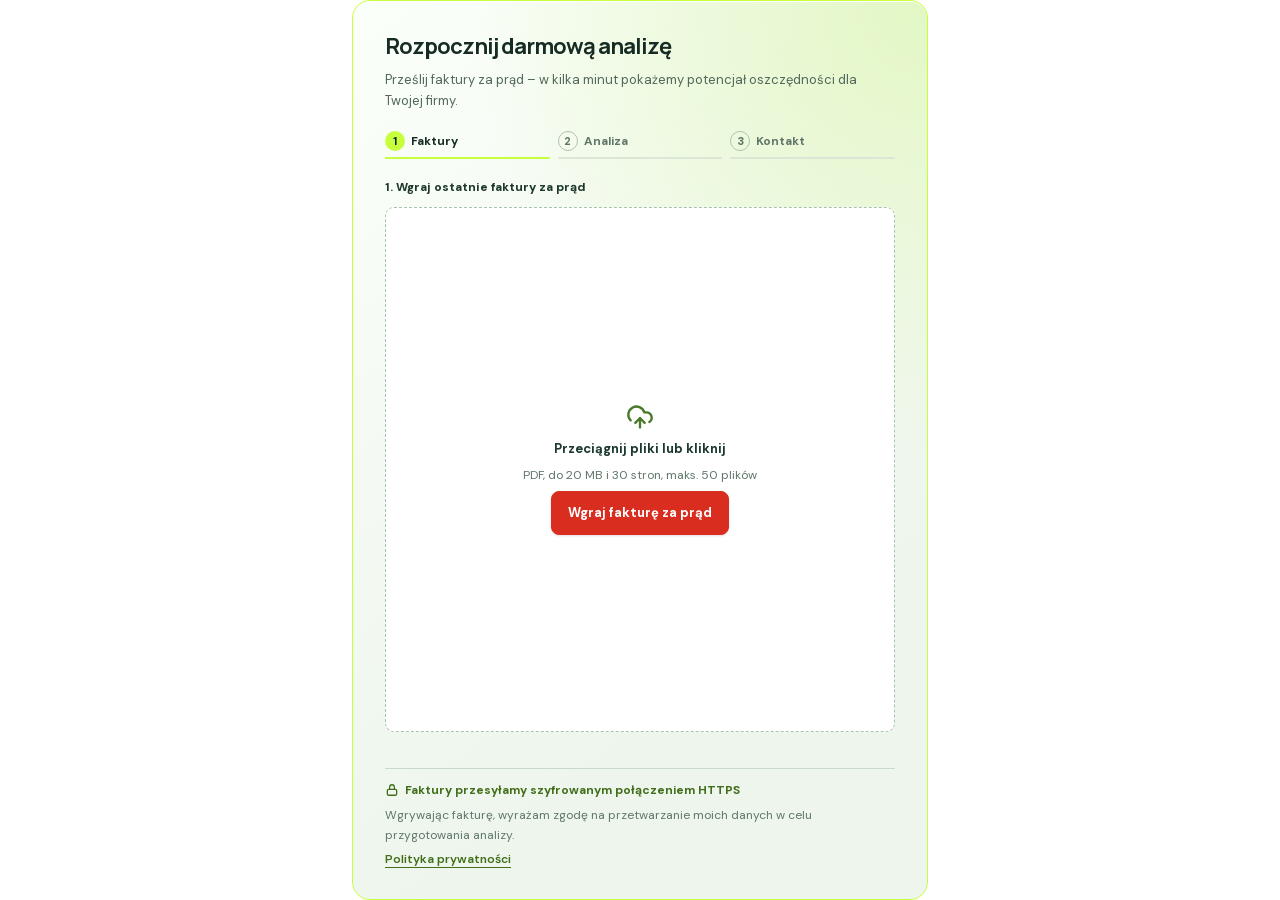
==== formularz-makieta.html @ 15640076 "Makieta zmian formularza ENEIT dla kalkulatorzuzyciapradu.pl" ====
<!doctype html>
<html lang="pl" data-brand="eneit" class="geist_6ee70f7-module__6GiuUG__variable light" style="color-scheme: light;">
<head><meta name="robots" content="noindex, nofollow">
<meta charset="utf-8">
<meta name="viewport" content="width=device-width, initial-scale=1">
<title>Formularz ENEIT – makieta</title>
<link rel="stylesheet" href="css/23jzlk4mvcq10.css">
<link rel="stylesheet" href="css/33uaxjdnvzd6q.css">
<link rel="stylesheet" href="css/0xmy8m2fmzhln.css">
<style>
  /* Makieta: elementy, których brakuje w skompilowanym CSS ENEIT */
  .m-pole { display: block; width: 100%; box-sizing: border-box; padding: 0 12px; border: 1px solid #c8d9c8; background: #fff; color: #152b24; }
  .embed-dark-panel .m-pole { background: #fff !important; color: #152b24 !important; border-color: #fff !important; caret-color: #416e19; }
  .embed-dark-panel .m-pole:focus { outline: 2px solid #c8ff3d; outline-offset: 2px; }
  .m-etykieta-pola { display: block; margin-bottom: 4px; }
  .m-przycisk-wgraj { background: #d92d20 !important; border-color: #d92d20 !important; color: #fff !important; cursor: pointer; }
  .m-przycisk-wgraj:hover { background: #b42318 !important; border-color: #b42318 !important; }
  [data-etap]:not(.m-aktywny) { display: none !important; }
  /* Po wgraniu plików pole robi się niskie, a lista plików ma miejsce */
  .m-kompakt #m-strefa { flex: none; }
  .m-kompakt #m-upuść { min-height: 0; flex: none; flex-direction: row; gap: 12px; padding: 10px 14px; }
  .m-kompakt #m-upuść > svg { width: 20px; height: 20px; }
  .m-kompakt #m-upuść > p { display: none; }
  .m-kompakt #m-wgraj { min-height: 36px; height: 36px; }
  .m-kompakt #m-strefa > p { margin-bottom: 8px; }
  .m-plik { display: flex; align-items: center; gap: 10px; margin-bottom: 8px; padding: 8px 10px; border: 1px solid #d5e7d5; border-radius: 8px; background: #fff; font-size: 13px; }
  .m-plik:last-child { margin-bottom: 0; }
  .m-miniatura { flex: none; width: 34px; height: 44px; overflow: hidden; border: 1px solid #d5e7d5; border-radius: 4px; background: #f4f8f3; display: grid; place-items: center; color: #4b782b; font-size: 9px; font-weight: 800; }
  .m-miniatura iframe { width: 340px; height: 440px; border: 0; transform: scale(.1); transform-origin: 0 0; pointer-events: none; }
  .m-plik-info { min-width: 0; flex: 1; }
  .m-plik-nazwa { display: block; overflow: hidden; white-space: nowrap; text-overflow: ellipsis; font-weight: 700; color: #152b24; }
  .m-plik-meta { display: block; margin-top: 2px; font-size: 12px; color: #52675c; }
  .m-plik-meta b { color: #416e19; font-weight: 700; }
  .m-plik button { flex: none; padding: 4px 6px; border: 0; background: none; color: #416e19; font-size: 12px; font-weight: 700; cursor: pointer; text-decoration: underline; text-underline-offset: 3px; }
  .m-plik button.m-usun { color: #60766a; }

  /* Etap Kontakt: obowiązkowa zgoda pod przyciskiem, ramka rośnie do treści */
  .m-zgoda-oferta { display: flex; align-items: flex-start; gap: 10px; cursor: pointer; font-size: 12px; line-height: 1.5; color: #d7e0dc; }
  .m-zgoda-oferta input { flex: none; width: 18px; height: 18px; margin: 1px 0 0; accent-color: #c8ff3d; cursor: pointer; }
  .m-zgoda-oferta b { color: #c8ff3d; }
  .m-bezpiecznie { display: flex; align-items: flex-start; gap: 10px; padding: 10px 12px; border-radius: 8px; font-size: 12px; line-height: 1.5; border: 1px solid #c8d9c8; background: #f4f9f2; color: #52675c; }
  .m-bezpiecznie svg { flex: none; width: 20px; height: 20px; color: #416e19; }
  .m-bezpiecznie strong { color: #152b24; }
  .m-bezpiecznie-ciemne { border-color: #c8ff3d33; background: #c8ff3d0f; color: #bdc9cc; }
  .m-bezpiecznie-ciemne svg { color: #c8ff3d; }
  .m-bezpiecznie-ciemne strong { color: #fff; }
  .m-zgoda-oferta a { color: #c8ff3d; text-decoration: underline; text-underline-offset: 3px; }
  .m-zgoda-blad { margin: -6px 0 0 28px; font-size: 12px; font-weight: 700; color: #ff8a80; }
  .m-zgoda-oferta.m-blad input { outline: 2px solid #ff8a80; outline-offset: 2px; }
  body.m-wysoki main { height: auto !important; overflow: visible; }
  body.m-wysoki main > div, body.m-wysoki main .overflow-y-auto { flex: none; overflow: visible; }

  /* Wynik: mocno wyróżniona kwota oszczędności */
  .m-wow { position: relative; overflow: hidden; padding: 20px 22px 18px; border-radius: 14px; background: radial-gradient(120% 140% at 0% 0%, #e9ffb3 0%, #c8ff3d 45%, #9fe02a 100%); box-shadow: 0 0 0 1px #a6e63155, 0 12px 34px -10px #8fd11f99, 0 0 40px -8px #c8ff3d; animation: m-wow-wejscie .7s cubic-bezier(.2,.9,.3,1.2) both; }
  .m-wow-blask { position: absolute; inset: -40% auto -40% -30%; width: 40%; background: linear-gradient(100deg, transparent, #ffffffaa, transparent); transform: skewX(-18deg); animation: m-wow-blask 3.2s ease-in-out 0.9s infinite; pointer-events: none; }
  .m-wow-etykieta { position: relative; margin: 0; font-size: 11px; font-weight: 800; letter-spacing: .12em; text-transform: uppercase; color: #1d3b12; }
  .m-wow-kwota { position: relative; margin: 6px 0 4px; font-size: 54px; line-height: 1; font-weight: 800; letter-spacing: -.06em; color: #0c2338; }
  .m-wow-miesiac { position: relative; margin: 0 0 12px; font-size: 14px; color: #1d3b12; }
  .m-wow-miesiac strong { font-weight: 800; color: #0c2338; }
  .m-wow-przypis { position: relative; margin: 0; padding-top: 10px; border-top: 1px solid #0c233826; font-size: 11px; color: #2f4d22; }
  @keyframes m-wow-wejscie { from { opacity: 0; transform: translateY(10px) scale(.96); } }
  @keyframes m-wow-blask { 0% { left: -40%; } 45%, 100% { left: 130%; } }
  @media (prefers-reduced-motion: reduce) { .m-wow, .m-wow-blask { animation: none; } .m-wow-blask { display: none; } }

  /* Etap Analiza: faktury krążące wokół błyskawicy, zmieniające się komunikaty */
  .m-analiza { text-align: center; padding: 14px 16px !important; }
  .m-orbita { position: relative; width: 96px; height: 96px; margin: 0 auto 6px; }
  .m-tor { position: absolute; inset: 11px; border: 1.5px dashed #b9d4b0; border-radius: 50%; }
  .m-rdzen { position: absolute; inset: 31px; display: grid; place-items: center; border-radius: 50%; background: #c8ff3d; color: #0c2338; box-shadow: 0 0 0 6px #c8ff3d33; animation: m-puls 1.6s ease-in-out infinite; }
  .m-rdzen svg { width: 18px; height: 18px; }
  .m-kolo { position: absolute; inset: 0; animation: m-obrot 4.5s linear infinite; }
  .m-faktura { position: absolute; left: 50%; top: 50%; width: 22px; height: 28px; margin: -14px 0 0 -11px; padding: 5px 4px; box-sizing: border-box; border: 1.5px solid #416e19; border-radius: 4px; background: #fff; box-shadow: 0 4px 10px #19352b22; transform: rotate(var(--k)) translateY(-37px) rotate(calc(-1 * var(--k))); }
  .m-faktura > i { display: block; height: 2px; margin-bottom: 3px; border-radius: 1px; background: #a7c2ad; }
  .m-faktura > i:first-child { width: 60%; background: #416e19; }
  .m-kolo .m-faktura { animation: m-kontra 4.5s linear infinite; }
  .m-komunikat { min-height: 1.3em; transition: opacity .35s ease, transform .35s ease; }
  .m-komunikat.m-zmiana { opacity: 0; transform: translateY(6px); }
  .m-kroki { list-style: none; margin: 8px auto 10px; padding: 0; display: grid; gap: 3px; max-width: 260px; text-align: left; }
  .m-kroki li { display: flex; align-items: center; gap: 8px; font-size: 13px; color: #8aa093; transition: color .3s; }
  .m-kroki li::before { content: ''; flex: none; width: 14px; height: 14px; box-sizing: border-box; border: 1.5px solid #c8d9c8; border-radius: 50%; }
  .m-kroki li.m-teraz { color: #152b24; font-weight: 700; }
  .m-kroki li.m-teraz::before { border-color: #78aa39; border-top-color: transparent; animation: m-obrot .8s linear infinite; }
  .m-kroki li.m-gotowe { color: #416e19; }
  .m-kroki li.m-gotowe::before { border: 0; background: #416e19 url("data:image/svg+xml,%3Csvg xmlns='http://www.w3.org/2000/svg' viewBox='0 0 24 24' fill='none' stroke='white' stroke-width='4' stroke-linecap='round' stroke-linejoin='round'%3E%3Cpath d='M20 6 9 17l-5-5'/%3E%3C/svg%3E") center / 9px no-repeat; }
  .m-pasek { background: linear-gradient(90deg, #78aa39, #c8ff3d, #78aa39); background-size: 200% 100%; transition: width .6s ease; animation: m-blask 1.6s linear infinite; }
  @keyframes m-obrot { to { transform: rotate(360deg); } }
  @keyframes m-kontra { from { transform: rotate(var(--k)) translateY(-37px) rotate(calc(-1 * var(--k))); } to { transform: rotate(var(--k)) translateY(-37px) rotate(calc(-1 * var(--k) - 360deg)); } }
  @keyframes m-puls { 50% { box-shadow: 0 0 0 12px #c8ff3d22; } }
  @keyframes m-blask { to { background-position: -200% 0; } }
  @media (prefers-reduced-motion: reduce) {
    .m-kolo, .m-kolo .m-faktura, .m-rdzen, .m-pasek, .m-kroki li.m-teraz::before { animation: none; }
  }
</style>
</head>
<body class="antialiased">
<div class="dm_sans_c2676bee-module__MjeD7W__variable manrope_ee4ddb98-module__3HxfRq__variable embed-surface text-foreground">
<main class="embed-card mx-auto flex h-dvh w-full max-w-xl flex-col overflow-hidden px-[21px] py-[25px] min-[421px]:p-8">
  <div class="flex min-h-0 flex-1 flex-col gap-5">

    <header class="space-y-2">
      <h1 id="m-tytul" class="font-display text-[22px] leading-tight font-bold tracking-[-0.045em] text-[#152b24]">Rozpocznij darmową analizę</h1>
      <p id="m-wstep" class="text-[13px] leading-relaxed text-[#52675c]">Prześlij faktury za prąd – w kilka minut pokażemy potencjał oszczędności dla Twojej firmy.</p>
    </header>

    <nav aria-label="Etapy"><ol id="m-etapy" class="grid grid-cols-3 gap-2"></ol></nav>

    <div class="-mx-1 flex min-h-0 flex-1 flex-col overflow-y-auto px-1">

      <!-- ETAP 1: Faktury -->
      <div data-etap="upload" class="m-aktywny flex min-h-0 flex-1 flex-col gap-4">
        <div id="m-strefa" class="flex flex-1 flex-col">
          <p class="mb-3 text-xs font-extrabold text-[#1e382d]">1. Wgraj ostatnie faktury za prąd</p>
          <div id="m-upuść" role="button" tabindex="0" class="min-h-[135px] flex-1 flex-col justify-center gap-2 p-5 text-center flex cursor-pointer items-center rounded-[9px] border-[1.5px] border-dashed border-[#a7c2ad] bg-white transition-colors hover:border-[#6b9a38]">
            <input id="m-plik" multiple accept="application/pdf" class="hidden" type="file">
            <svg xmlns="http://www.w3.org/2000/svg" width="24" height="24" viewBox="0 0 24 24" fill="none" stroke="currentColor" stroke-width="2" stroke-linecap="round" stroke-linejoin="round" class="size-7 text-[#4b782b]" aria-hidden="true"><path d="M12 13v8"></path><path d="M4 14.899A7 7 0 1 1 15.71 8h1.79a4.5 4.5 0 0 1 2.5 8.242"></path><path d="m8 17 4-4 4 4"></path></svg>
            <p class="text-[13px] font-bold text-[#1b392d]">Przeciągnij pliki lub kliknij</p>
            <p class="text-xs text-[#60766a]">PDF, do 20 MB i 30 stron, maks. 50 plików</p>
            <button id="m-wgraj" class="m-przycisk-wgraj inline-flex items-center justify-center gap-2 whitespace-nowrap border shadow-sm h-9 px-4 py-2 min-h-11 rounded-[8px] text-[13px] font-bold" type="button">Wgraj fakturę za prąd</button>
          </div>
        </div>
        <div id="m-lista" class="-mx-1 min-h-0 overflow-y-auto px-1"></div>
      </div>

      <!-- ETAP 2: Analiza -->
      <div data-etap="processing" class="flex flex-1 flex-col justify-center">
        <div class="m-analiza rounded-[12px] border border-[#d5e7d5] bg-white/70 p-5">
          <div class="m-orbita" aria-hidden="true">
            <span class="m-rdzen">
              <svg viewBox="0 0 24 24" fill="none" stroke="currentColor" stroke-width="2.2" stroke-linecap="round" stroke-linejoin="round"><path d="M13 2 3 14h9l-1 8 10-12h-9l1-8z"/></svg>
            </span>
            <span class="m-tor"></span>
            <span class="m-kolo">
              <span class="m-faktura" style="--k:0deg"><i></i><i></i><i></i></span>
              <span class="m-faktura" style="--k:120deg"><i></i><i></i><i></i></span>
              <span class="m-faktura" style="--k:240deg"><i></i><i></i><i></i></span>
            </span>
          </div>
          <h2 id="m-komunikat" class="m-komunikat font-display text-[22px] leading-tight font-bold tracking-[-0.045em] text-[#152b24]" aria-live="polite">Analizujemy Twoje faktury</h2>
          <ol id="m-kroki" class="m-kroki"></ol>
          <span class="block h-2 w-full overflow-hidden rounded-full bg-[#dbe6d7]"><span id="m-pasek" class="m-pasek block h-full" style="width:0%"></span></span>
          <p id="m-licznik" class="text-[13px] text-[#52675c]" style="margin-top:10px">Przetworzono 0 z 1 faktury</p>
        </div>
      </div>

      <!-- ETAP 3: Wynik i kontakt -->
      <div data-etap="result" class="space-y-4">
        <div class="m-wow" id="m-wow">
          <span class="m-wow-blask" aria-hidden="true"></span>
          <p class="m-wow-etykieta">Możesz zaoszczędzić rocznie</p>
          <p class="m-wow-kwota font-display tabular-nums"><span id="m-kwota" data-kwota="4860">4 860</span>&nbsp;zł</p>
          <p class="m-wow-miesiac">to ok. <strong>405 zł</strong> mniej na rachunkach co miesiąc</p>
          <p class="m-wow-przypis">Szacunek na podstawie odczytu faktur. Dokładną analizę przygotuje doradca.</p>
        </div>
        <form id="m-kontakt" novalidate class="embed-dark-panel space-y-4 p-5 min-[421px]:p-6">
          <h2 class="font-display text-[19px] leading-tight font-bold tracking-[-0.04em] text-white">Zamów ofertę dla swojej firmy, aby zacząć oszczędzać.</h2>
          <div>
            <label class="m-etykieta-pola text-xs font-extrabold text-[#f0f3ef]" for="m-imie">Imię i nazwisko</label>
            <input id="m-imie" class="m-pole min-h-11 rounded-[8px] text-base" autocomplete="off">
          </div>
          <div class="grid items-start gap-4 min-[421px]:grid-cols-2">
            <div>
              <label class="m-etykieta-pola text-xs font-extrabold text-[#f0f3ef]" for="m-email">E-mail firmowy</label>
              <input id="m-email" type="email" class="m-pole min-h-11 rounded-[8px] text-base" autocomplete="off">
            </div>
            <div>
              <label class="m-etykieta-pola text-xs font-extrabold text-[#f0f3ef]" for="m-tel">Telefon</label>
              <input id="m-tel" type="tel" class="m-pole min-h-11 rounded-[8px] text-base" autocomplete="off">
              <p class="text-xs text-[#bdc9cc]" style="margin-top:4px">9 cyfr, opcjonalnie z +48</p>
            </div>
          </div>
          <button type="submit" class="inline-flex items-center justify-center gap-2 h-[53px] w-full rounded-[8px] bg-[#c8ff3d] text-[15px] font-extrabold text-[#0c2338] shadow-none hover:bg-[#ddff79]">Zacznij oszczędzać</button>
          <label class="m-zgoda-oferta">
            <input id="m-zgoda-oferta" type="checkbox" required aria-describedby="m-zgoda-blad">
            <span>Wyrażam zgodę na przetwarzanie moich danych w celu przygotowania i przesłania szczegółowej oferty. Szczegóły w <a href="https://kalkulatorzuzyciapradu.pl/polityka-prywatnosci" target="_blank" rel="noopener noreferrer">Polityce prywatności</a> i <a href="https://kalkulatorzuzyciapradu.pl/regulamin" target="_blank" rel="noopener noreferrer">Regulaminie</a>. <b aria-hidden="true">*</b></span>
          </label>
          <p id="m-zgoda-blad" class="m-zgoda-blad" role="alert" hidden>Zaznacz zgodę, aby otrzymać ofertę.</p>
          <div class="m-bezpiecznie m-bezpiecznie-ciemne">
            <svg viewBox="0 0 24 24" fill="none" stroke="currentColor" stroke-width="2" stroke-linecap="round" stroke-linejoin="round" aria-hidden="true"><path d="M20 13c0 5-3.5 7.5-7.66 8.95a1 1 0 0 1-.67-.01C7.5 20.5 4 18 4 13V6a1 1 0 0 1 1-1c2 0 4.5-1.2 6.24-2.72a1.17 1.17 0 0 1 1.52 0C14.51 3.81 17 5 19 5a1 1 0 0 1 1 1z"/><rect x="9" y="11" width="6" height="5" rx="1"/><path d="M10 11V9.5a2 2 0 0 1 4 0V11"/></svg>
            <span><strong>Twoje dane są bezpieczne.</strong> Przesyłamy je szyfrowanym połączeniem HTTPS i używamy tylko do przygotowania oferty.</span>
          </div>
        </form>
      </div>

      <!-- Podziękowanie -->
      <div data-etap="thanks" class="flex flex-1 flex-col justify-center gap-4">
        <div class="space-y-3 rounded-[12px] border border-[#c8ff3d88] bg-[linear-gradient(120deg,#f4ffe6,#e2fae7)] p-5">
          <svg xmlns="http://www.w3.org/2000/svg" width="24" height="24" viewBox="0 0 24 24" fill="none" stroke="currentColor" stroke-width="2" stroke-linecap="round" stroke-linejoin="round" class="size-8 text-[#416e19]" aria-hidden="true"><circle cx="12" cy="12" r="10"></circle><path d="m9 12 2 2 4-4"></path></svg>
          <h2 class="font-display text-[22px] leading-tight font-bold tracking-[-0.045em] text-[#152b24]">Dziękujemy</h2>
          <p class="text-sm text-[#1e382d]">Doradca skontaktuje się z Tobą wkrótce. (Tekst podziękowania ENEIT ustawia w swoim panelu – tu przykład.)</p>
          <button id="m-od-nowa" type="button" class="text-[13px] font-semibold text-[#416e19] underline underline-offset-4">Zacznij od nowa (tylko w makiecie)</button>
        </div>
      </div>
    </div>

    <!-- Przycisk analizy pod etapem 1 -->
    <button id="m-analizuj" type="button" data-etap="upload-akcja" class="inline-flex items-center justify-center gap-2 h-[53px] w-full rounded-[8px] bg-[#c8ff3d] text-[15px] font-extrabold text-[#0c2338] shadow-none hover:bg-[#ddff79]">Analizuj faktury (0)</button>

    <footer class="shrink-0 border-t border-[#c8d9c8] pt-3 text-xs text-[#60766a]">
      <p id="m-https" class="leading-relaxed" style="margin:0 0 6px;display:flex;align-items:center;gap:6px;color:#416e19;font-weight:700"><svg viewBox="0 0 24 24" width="14" height="14" fill="none" stroke="currentColor" stroke-width="2.2" stroke-linecap="round" stroke-linejoin="round" aria-hidden="true"><rect x="4" y="11" width="16" height="10" rx="2"/><path d="M8 11V7a4 4 0 0 1 8 0v4"/></svg>Faktury przesyłamy szyfrowanym połączeniem HTTPS</p>
      <p id="m-zgoda" class="leading-relaxed" style="margin:0 0 6px">Wgrywając fakturę, wyrażam zgodę na przetwarzanie moich danych w celu przygotowania analizy.</p>
      <a href="https://kalkulatorzuzyciapradu.pl/polityka-prywatnosci" target="_blank" rel="noopener noreferrer" class="font-semibold text-[#416e19] underline underline-offset-4">Polityka prywatności</a>
    </footer>
  </div>
</main>
</div>

<script>
  // Makieta: pliki zostają w przeglądarce, nic nie jest wysyłane.
  const nazwyEtapow = ['Faktury', 'Analiza', 'Kontakt'];
  const naglowki = {
    start: ['Rozpocznij darmową analizę', 'Prześlij faktury za prąd – w kilka minut pokażemy potencjał oszczędności dla Twojej firmy.'],
    result: ['Twoja analiza', 'Wstępny wynik na podstawie przesłanych faktur.'],
  };
  const ikonaPliku = '<svg xmlns="http://www.w3.org/2000/svg" width="24" height="24" viewBox="0 0 24 24" fill="none" stroke="currentColor" stroke-width="2" stroke-linecap="round" stroke-linejoin="round" class="size-4 shrink-0" aria-hidden="true"><path d="M15 2H6a2 2 0 0 0-2 2v16a2 2 0 0 0 2 2h12a2 2 0 0 0 2-2V7Z"/><path d="M14 2v4a2 2 0 0 0 2 2h4"/></svg>';
  const ptaszek = '<svg xmlns="http://www.w3.org/2000/svg" width="24" height="24" viewBox="0 0 24 24" fill="none" stroke="currentColor" stroke-width="3" stroke-linecap="round" stroke-linejoin="round" class="size-3" aria-hidden="true"><path d="M20 6 9 17l-5-5"/></svg>';

  let pliki = [];
  const $ = (id) => document.getElementById(id);

  function rysujEtapy(biezacy) {
    $('m-etapy').innerHTML = nazwyEtapow.map((n, i) => {
      const akt = i === biezacy, zrob = i < biezacy;
      const kolko = akt ? 'grid size-5 shrink-0 place-items-center rounded-full bg-[#c8ff3d] text-[11px] font-extrabold text-[#0c2338]'
        : zrob ? 'grid size-5 shrink-0 place-items-center rounded-full bg-[#416e19] text-[11px] font-extrabold text-white'
        : 'grid size-5 shrink-0 place-items-center rounded-full border border-[#adc4b4] text-[11px] font-extrabold text-[#60766a]';
      const napis = akt ? 'text-xs font-bold text-[#152b24]' : zrob ? 'text-xs font-bold text-[#416e19]' : 'text-xs font-bold text-[#60766a]';
      const kreska = akt || zrob ? 'h-0.5 rounded-full bg-[#c8ff3d]' : 'h-0.5 rounded-full bg-[#dbe6d7]';
      return `<li class="space-y-1.5"><div class="flex items-center gap-1.5"><span class="${kolko}">${zrob ? ptaszek : i + 1}</span><span class="${napis}">${n}</span></div><div class="${kreska}"></div></li>`;
    }).join('');
  }

  function pokaz(etap) {
    document.querySelectorAll('[data-etap]').forEach((el) => {
      el.classList.toggle('m-aktywny', el.dataset.etap === etap || (etap === 'upload' && el.dataset.etap === 'upload-akcja' && pliki.length > 0));
    });
    const [t, w] = etap === 'result' || etap === 'thanks' ? naglowki.result : naglowki.start;
    $('m-tytul').textContent = t;
    $('m-wstep').textContent = w;
    $('m-wstep').hidden = etap === 'processing';
    $('m-zgoda').hidden = etap !== 'upload';
    $('m-https').hidden = etap !== 'upload';
    rysujEtapy({ upload: 0, processing: 1, result: 2, thanks: 2 }[etap]);
    document.body.classList.toggle('m-wysoki', etap === 'result' || etap === 'thanks');
    if (etap === 'result') nabijKwote();
    wyslijWysokosc();
  }

  // Wynik: kwota „nabija się” od zera
  const tysiace = (n) => String(n).replace(/\B(?=(\d{3})+(?!\d))/g, '\u00a0');
  function nabijKwote() {
    const el = $('m-kwota');
    const cel = Number(el.dataset.kwota);
    if (window.matchMedia('(prefers-reduced-motion: reduce)').matches) { el.textContent = tysiace(cel); return; }
    const start = performance.now(), czas = 1400;
    const klatka = (t) => {
      const p = Math.min(1, (t - start) / czas);
      el.textContent = tysiace(Math.round(cel * (1 - Math.pow(1 - p, 3))));
      if (p < 1) requestAnimationFrame(klatka);
    };
    requestAnimationFrame(klatka);
  }

  // Ramka na stronie dopasowuje wysokość do komunikatu (ten sam format, którego używa ENEIT)
  function wyslijWysokosc() {
    if (window.parent === window) return;
    requestAnimationFrame(() => {
      const wysokosc = document.body.classList.contains('m-wysoki')
        ? Math.ceil(document.querySelector('main').getBoundingClientRect().height)
        : (window.innerWidth >= 420 ? 545 : 900);
      window.parent.postMessage({ type: 'eneit-embed-height', height: wysokosc }, '*');
    });
  }

  function rozmiar(b) { return b > 1048576 ? (b / 1048576).toFixed(1).replace('.', ',') + ' MB' : Math.max(1, Math.round(b / 1024)) + ' KB'; }

  const esc = (s) => s.replace(/[&<>"]/g, (z) => ({ '&': '&amp;', '<': '&lt;', '>': '&gt;', '"': '&quot;' }[z]));

  function rysujListe() {
    $('m-lista').innerHTML = pliki.map((p, i) => `
      <div class="m-plik">
        <span class="m-miniatura">${p.url ? `<iframe src="${p.url}#toolbar=0&navpanes=0&view=FitH" tabindex="-1" aria-hidden="true"></iframe>` : 'PDF'}</span>
        <span class="m-plik-info"><span class="m-plik-nazwa" title="${esc(p.name)}">${esc(p.name)}</span><span class="m-plik-meta">${rozmiar(p.size)} · <b>przesłano</b></span></span>
        ${p.url ? `<button type="button" data-podglad="${i}">Podgląd</button>` : ''}
        <button type="button" class="m-usun" data-usun="${i}" aria-label="Usuń ${esc(p.name)}">Usuń</button>
      </div>`).join('');
    document.body.classList.toggle('m-kompakt', pliki.length > 0);
    $('m-wgraj').textContent = pliki.length ? 'Dodaj kolejną fakturę' : 'Wgraj fakturę za prąd';
    $('m-analizuj').textContent = `Analizuj faktury (${pliki.length})`;
    pokaz('upload');
  }

  function dodajPliki(lista) {
    pliki.push(...lista.map((f) => ({ name: f.name, size: f.size, url: f instanceof File ? URL.createObjectURL(f) : null })));
    rysujListe();
  }

  $('m-lista').addEventListener('click', (e) => {
    const b = e.target.closest('button');
    if (!b) return;
    if (b.dataset.podglad) window.open(pliki[b.dataset.podglad].url, '_blank');
    if (b.dataset.usun) { const [p] = pliki.splice(Number(b.dataset.usun), 1); if (p.url) URL.revokeObjectURL(p.url); rysujListe(); }
  });

  // Wybór pliku z dysku; anulowanie okna dodaje przykładową fakturę, żeby dało się przejść dalej
  $('m-wgraj').addEventListener('click', (e) => { e.stopPropagation(); $('m-plik').click(); });
  $('m-upuść').addEventListener('click', () => $('m-plik').click());
  $('m-upuść').addEventListener('keydown', (e) => { if (e.target === e.currentTarget && (e.key === 'Enter' || e.key === ' ')) { e.preventDefault(); $('m-plik').click(); } });
  $('m-plik').addEventListener('change', (e) => { if (e.target.files.length) dodajPliki([...e.target.files]); e.target.value = ''; });
  $('m-plik').addEventListener('cancel', () => dodajPliki([{ name: 'faktura-prad-10-2026.pdf', size: 248000 }]));
  $('m-upuść').addEventListener('dragover', (e) => e.preventDefault());
  $('m-upuść').addEventListener('drop', (e) => { e.preventDefault(); if (e.dataTransfer.files.length) dodajPliki([...e.dataTransfer.files]); });

  // Kolejne kroki analizy – pokazują użytkownikowi, że coś się dzieje
  const krokiAnalizy = ['Analizujemy Twoje faktury', 'Sprawdzamy poziom zużycia', 'Porównujemy dane', 'Przygotowujemy wyliczenia'];
  const CZAS_KROKU = 1800;
  let zegarAnalizy = null;

  function ustawKomunikat(tekst) {
    const h = $('m-komunikat');
    h.classList.add('m-zmiana');
    setTimeout(() => { h.textContent = tekst; h.classList.remove('m-zmiana'); }, 350);
  }

  function rysujKroki(biezacy) {
    $('m-kroki').innerHTML = krokiAnalizy.map((k, i) => `<li class="${i < biezacy ? 'm-gotowe' : i === biezacy ? 'm-teraz' : ''}">${k}</li>`).join('');
  }

  function uruchomAnalize({ zapetl = false } = {}) {
    clearTimeout(zegarAnalizy);
    pokaz('processing');
    const razem = Math.max(1, pliki.length);
    const wszystkie = krokiAnalizy.length;
    let i = 0;
    const krok = () => {
      const postep = Math.min(1, i / wszystkie);
      const przetworzone = Math.min(razem, Math.floor(postep * razem));
      $('m-pasek').style.width = `${Math.max(6, postep * 100)}%`;
      $('m-licznik').textContent = `Przetworzono ${przetworzone} z ${razem} ${razem === 1 ? 'faktury' : 'faktur'}`;
      if (i >= wszystkie) {
        if (zapetl) { i = 0; zegarAnalizy = setTimeout(krok, 900); return; }
        rysujKroki(wszystkie);
        zegarAnalizy = setTimeout(() => pokaz('result'), 900);
        return;
      }
      rysujKroki(i);
      ustawKomunikat(`${krokiAnalizy[i]}…`);
      i += 1;
      zegarAnalizy = setTimeout(krok, CZAS_KROKU);
    };
    rysujKroki(0);
    $('m-komunikat').textContent = `${krokiAnalizy[0]}…`;
    krok();
  }

  $('m-analizuj').addEventListener('click', () => uruchomAnalize({ zapetl: stopNaAnalizie }));

  $('m-kontakt').addEventListener('submit', (e) => {
    e.preventDefault();
    const zgoda = $('m-zgoda-oferta');
    $('m-zgoda-blad').hidden = zgoda.checked;
    zgoda.closest('label').classList.toggle('m-blad', !zgoda.checked);
    if (!zgoda.checked) { zgoda.focus(); wyslijWysokosc(); return; }
    pokaz('thanks');
  });
  $('m-zgoda-oferta').addEventListener('change', (e) => {
    if (!e.target.checked) return;
    $('m-zgoda-blad').hidden = true;
    e.target.closest('label').classList.remove('m-blad');
    wyslijWysokosc();
  });
  $('m-od-nowa').addEventListener('click', () => { pliki.forEach((p) => p.url && URL.revokeObjectURL(p.url)); pliki = []; rysujListe(); });

  // ?etap=analiza – makieta staje na ekranie analizy i nie przechodzi dalej
  const etapZAdresu = new URLSearchParams(location.search).get('etap');
  const stopNaAnalizie = etapZAdresu === 'analiza';
  if (etapZAdresu === 'wynik' || etapZAdresu === 'dziekujemy') {
    dodajPliki([{ name: 'faktura-prad-09-2026.pdf', size: 231000 }, { name: 'faktura-prad-10-2026.pdf', size: 248000 }]);
    pokaz(etapZAdresu === 'wynik' ? 'result' : 'thanks');
  } else if (stopNaAnalizie) {
    dodajPliki([{ name: 'faktura-prad-09-2026.pdf', size: 231000 }, { name: 'faktura-prad-10-2026.pdf', size: 248000 }]);
    uruchomAnalize({ zapetl: true });
  } else {
    pokaz('upload');
  }
</script>
</body>
</html>
---- css/23jzlk4mvcq10.css ----
@font-face{font-family:Geist;font-style:normal;font-weight:100 900;font-display:swap;src:url(../media/fef07dbb0973bf53-s.3p2_lha1f2xer.woff2)format("woff2");unicode-range:U+460-52F,U+1C80-1C8A,U+20B4,U+2DE0-2DFF,U+A640-A69F,U+FE2E-FE2F}@font-face{font-family:Geist;font-style:normal;font-weight:100 900;font-display:swap;src:url(../media/8a480f0b521d4e75-s.1qq4vpdcun5oj.woff2)format("woff2");unicode-range:U+301,U+400-45F,U+490-491,U+4B0-4B1,U+2116}@font-face{font-family:Geist;font-style:normal;font-weight:100 900;font-display:swap;src:url(../media/53b9e256198e5412-s.390ncx5urfkfu.woff2)format("woff2");unicode-range:U+102-103,U+110-111,U+128-129,U+168-169,U+1A0-1A1,U+1AF-1B0,U+300-301,U+303-304,U+308-309,U+323,U+329,U+1EA0-1EF9,U+20AB}@font-face{font-family:Geist;font-style:normal;font-weight:100 900;font-display:swap;src:url(../media/7178b3e590c64307-s.21jp631_3pja2.woff2)format("woff2");unicode-range:U+100-2BA,U+2BD-2C5,U+2C7-2CC,U+2CE-2D7,U+2DD-2FF,U+304,U+308,U+329,U+1D00-1DBF,U+1E00-1E9F,U+1EF2-1EFF,U+2020,U+20A0-20AB,U+20AD-20C4,U+2113,U+2C60-2C7F,U+A720-A7FF}@font-face{font-family:Geist;font-style:normal;font-weight:100 900;font-display:swap;src:url(../media/caa3a2e1cccd8315-s.p.0wgildi0cnwt9.woff2)format("woff2");unicode-range:U+??,U+131,U+152-153,U+2BB-2BC,U+2C6,U+2DA,U+2DC,U+304,U+308,U+329,U+2000-206F,U+20AC,U+2122,U+2191,U+2193,U+2212,U+2215,U+FEFF,U+FFFD}@font-face{font-family:Geist Fallback;src:local(Arial);ascent-override:95.94%;descent-override:28.16%;line-gap-override:0.0%;size-adjust:104.76%}.geist_6ee70f7-module__6GiuUG__className{font-family:Geist,Geist Fallback;font-style:normal}.geist_6ee70f7-module__6GiuUG__variable{--font-geist-sans:"Geist", "Geist Fallback"}
@font-face{font-family:Space Grotesk;font-style:normal;font-weight:400;font-display:swap;src:url(../media/32687112bd2dd8db-s.1gepa_7fcx9fm.woff2)format("woff2");unicode-range:U+102-103,U+110-111,U+128-129,U+168-169,U+1A0-1A1,U+1AF-1B0,U+300-301,U+303-304,U+308-309,U+323,U+329,U+1EA0-1EF9,U+20AB}@font-face{font-family:Space Grotesk;font-style:normal;font-weight:400;font-display:swap;src:url(../media/28868e710e86be81-s.2eksvhm1z0jwa.woff2)format("woff2");unicode-range:U+100-2BA,U+2BD-2C5,U+2C7-2CC,U+2CE-2D7,U+2DD-2FF,U+304,U+308,U+329,U+1D00-1DBF,U+1E00-1E9F,U+1EF2-1EFF,U+2020,U+20A0-20AB,U+20AD-20C4,U+2113,U+2C60-2C7F,U+A720-A7FF}@font-face{font-family:Space Grotesk;font-style:normal;font-weight:400;font-display:swap;src:url(../media/0c89a48fa5027cee-s.2cyn07wtgehh0.woff2)format("woff2");unicode-range:U+??,U+131,U+152-153,U+2BB-2BC,U+2C6,U+2DA,U+2DC,U+304,U+308,U+329,U+2000-206F,U+20AC,U+2122,U+2191,U+2193,U+2212,U+2215,U+FEFF,U+FFFD}@font-face{font-family:Space Grotesk;font-style:normal;font-weight:500;font-display:swap;src:url(../media/32687112bd2dd8db-s.1gepa_7fcx9fm.woff2)format("woff2");unicode-range:U+102-103,U+110-111,U+128-129,U+168-169,U+1A0-1A1,U+1AF-1B0,U+300-301,U+303-304,U+308-309,U+323,U+329,U+1EA0-1EF9,U+20AB}@font-face{font-family:Space Grotesk;font-style:normal;font-weight:500;font-display:swap;src:url(../media/28868e710e86be81-s.2eksvhm1z0jwa.woff2)format("woff2");unicode-range:U+100-2BA,U+2BD-2C5,U+2C7-2CC,U+2CE-2D7,U+2DD-2FF,U+304,U+308,U+329,U+1D00-1DBF,U+1E00-1E9F,U+1EF2-1EFF,U+2020,U+20A0-20AB,U+20AD-20C4,U+2113,U+2C60-2C7F,U+A720-A7FF}@font-face{font-family:Space Grotesk;font-style:normal;font-weight:500;font-display:swap;src:url(../media/0c89a48fa5027cee-s.2cyn07wtgehh0.woff2)format("woff2");unicode-range:U+??,U+131,U+152-153,U+2BB-2BC,U+2C6,U+2DA,U+2DC,U+304,U+308,U+329,U+2000-206F,U+20AC,U+2122,U+2191,U+2193,U+2212,U+2215,U+FEFF,U+FFFD}@font-face{font-family:Space Grotesk;font-style:normal;font-weight:600;font-display:swap;src:url(../media/32687112bd2dd8db-s.1gepa_7fcx9fm.woff2)format("woff2");unicode-range:U+102-103,U+110-111,U+128-129,U+168-169,U+1A0-1A1,U+1AF-1B0,U+300-301,U+303-304,U+308-309,U+323,U+329,U+1EA0-1EF9,U+20AB}@font-face{font-family:Space Grotesk;font-style:normal;font-weight:600;font-display:swap;src:url(../media/28868e710e86be81-s.2eksvhm1z0jwa.woff2)format("woff2");unicode-range:U+100-2BA,U+2BD-2C5,U+2C7-2CC,U+2CE-2D7,U+2DD-2FF,U+304,U+308,U+329,U+1D00-1DBF,U+1E00-1E9F,U+1EF2-1EFF,U+2020,U+20A0-20AB,U+20AD-20C4,U+2113,U+2C60-2C7F,U+A720-A7FF}@font-face{font-family:Space Grotesk;font-style:normal;font-weight:600;font-display:swap;src:url(../media/0c89a48fa5027cee-s.2cyn07wtgehh0.woff2)format("woff2");unicode-range:U+??,U+131,U+152-153,U+2BB-2BC,U+2C6,U+2DA,U+2DC,U+304,U+308,U+329,U+2000-206F,U+20AC,U+2122,U+2191,U+2193,U+2212,U+2215,U+FEFF,U+FFFD}@font-face{font-family:Space Grotesk;font-style:normal;font-weight:700;font-display:swap;src:url(../media/32687112bd2dd8db-s.1gepa_7fcx9fm.woff2)format("woff2");unicode-range:U+102-103,U+110-111,U+128-129,U+168-169,U+1A0-1A1,U+1AF-1B0,U+300-301,U+303-304,U+308-309,U+323,U+329,U+1EA0-1EF9,U+20AB}@font-face{font-family:Space Grotesk;font-style:normal;font-weight:700;font-display:swap;src:url(../media/28868e710e86be81-s.2eksvhm1z0jwa.woff2)format("woff2");unicode-range:U+100-2BA,U+2BD-2C5,U+2C7-2CC,U+2CE-2D7,U+2DD-2FF,U+304,U+308,U+329,U+1D00-1DBF,U+1E00-1E9F,U+1EF2-1EFF,U+2020,U+20A0-20AB,U+20AD-20C4,U+2113,U+2C60-2C7F,U+A720-A7FF}@font-face{font-family:Space Grotesk;font-style:normal;font-weight:700;font-display:swap;src:url(../media/0c89a48fa5027cee-s.2cyn07wtgehh0.woff2)format("woff2");unicode-range:U+??,U+131,U+152-153,U+2BB-2BC,U+2C6,U+2DA,U+2DC,U+304,U+308,U+329,U+2000-206F,U+20AC,U+2122,U+2191,U+2193,U+2212,U+2215,U+FEFF,U+FFFD}@font-face{font-family:Space Grotesk Fallback;src:local(Arial);ascent-override:89.71%;descent-override:26.62%;line-gap-override:0.0%;size-adjust:109.69%}.space_grotesk_31fb3f6c-module__rBGeRq__className{font-family:Space Grotesk,Space Grotesk Fallback;font-style:normal}.space_grotesk_31fb3f6c-module__rBGeRq__variable{--font-space-grotesk:"Space Grotesk", "Space Grotesk Fallback"}
@font-face{font-family:Inter;font-style:normal;font-weight:100 900;font-display:swap;src:url(../media/2c55a0e60120577a-s.0-dom-5bn10r2.woff2)format("woff2");unicode-range:U+460-52F,U+1C80-1C8A,U+20B4,U+2DE0-2DFF,U+A640-A69F,U+FE2E-FE2F}@font-face{font-family:Inter;font-style:normal;font-weight:100 900;font-display:swap;src:url(../media/9c72aa0f40e4eef8-s.1y4-pdgsjb-pw.woff2)format("woff2");unicode-range:U+301,U+400-45F,U+490-491,U+4B0-4B1,U+2116}@font-face{font-family:Inter;font-style:normal;font-weight:100 900;font-display:swap;src:url(../media/ad66f9afd8947f86-s.3lvt2whj97whp.woff2)format("woff2");unicode-range:U+1F??}@font-face{font-family:Inter;font-style:normal;font-weight:100 900;font-display:swap;src:url(../media/5476f68d60460930-s.2uwcyprjm3xu3.woff2)format("woff2");unicode-range:U+370-377,U+37A-37F,U+384-38A,U+38C,U+38E-3A1,U+3A3-3FF}@font-face{font-family:Inter;font-style:normal;font-weight:100 900;font-display:swap;src:url(../media/2bbe8d2671613f1f-s.0k62hbripvv8p.woff2)format("woff2");unicode-range:U+102-103,U+110-111,U+128-129,U+168-169,U+1A0-1A1,U+1AF-1B0,U+300-301,U+303-304,U+308-309,U+323,U+329,U+1EA0-1EF9,U+20AB}@font-face{font-family:Inter;font-style:normal;font-weight:100 900;font-display:swap;src:url(../media/1bffadaabf893a1e-s.3-6t-g6q0vh0a.woff2)format("woff2");unicode-range:U+100-2BA,U+2BD-2C5,U+2C7-2CC,U+2CE-2D7,U+2DD-2FF,U+304,U+308,U+329,U+1D00-1DBF,U+1E00-1E9F,U+1EF2-1EFF,U+2020,U+20A0-20AB,U+20AD-20C4,U+2113,U+2C60-2C7F,U+A720-A7FF}@font-face{font-family:Inter;font-style:normal;font-weight:100 900;font-display:swap;src:url(../media/83afe278b6a6bb3c-s.2bn3s6zvc0dyp.woff2)format("woff2");unicode-range:U+??,U+131,U+152-153,U+2BB-2BC,U+2C6,U+2DA,U+2DC,U+304,U+308,U+329,U+2000-206F,U+20AC,U+2122,U+2191,U+2193,U+2212,U+2215,U+FEFF,U+FFFD}@font-face{font-family:Inter Fallback;src:local(Arial);ascent-override:90.44%;descent-override:22.52%;line-gap-override:0.0%;size-adjust:107.12%}.inter_96c3dc53-module__Rc9zVq__className{font-family:Inter,Inter Fallback;font-style:normal}.inter_96c3dc53-module__Rc9zVq__variable{--font-inter:"Inter", "Inter Fallback"}
@font-face{font-family:IBM Plex Mono;font-style:normal;font-weight:400;font-display:swap;src:url(../media/e390973e931a41c5-s.0rgnxg2b64rzs.woff2)format("woff2");unicode-range:U+460-52F,U+1C80-1C8A,U+20B4,U+2DE0-2DFF,U+A640-A69F,U+FE2E-FE2F}@font-face{font-family:IBM Plex Mono;font-style:normal;font-weight:400;font-display:swap;src:url(../media/59b15b4bcd7b1eb5-s.2vemzm0itqzfy.woff2)format("woff2");unicode-range:U+301,U+400-45F,U+490-491,U+4B0-4B1,U+2116}@font-face{font-family:IBM Plex Mono;font-style:normal;font-weight:400;font-display:swap;src:url(../media/e532fa1b9921e1cd-s.3cb5lpr2l6xud.woff2)format("woff2");unicode-range:U+102-103,U+110-111,U+128-129,U+168-169,U+1A0-1A1,U+1AF-1B0,U+300-301,U+303-304,U+308-309,U+323,U+329,U+1EA0-1EF9,U+20AB}@font-face{font-family:IBM Plex Mono;font-style:normal;font-weight:400;font-display:swap;src:url(../media/2fe89d53234c61d4-s.1u30mmyq6lnsd.woff2)format("woff2");unicode-range:U+100-2BA,U+2BD-2C5,U+2C7-2CC,U+2CE-2D7,U+2DD-2FF,U+304,U+308,U+329,U+1D00-1DBF,U+1E00-1E9F,U+1EF2-1EFF,U+2020,U+20A0-20AB,U+20AD-20C4,U+2113,U+2C60-2C7F,U+A720-A7FF}@font-face{font-family:IBM Plex Mono;font-style:normal;font-weight:400;font-display:swap;src:url(../media/99e609270109b47d-s.40sczeszzbjw1.woff2)format("woff2");unicode-range:U+??,U+131,U+152-153,U+2BB-2BC,U+2C6,U+2DA,U+2DC,U+304,U+308,U+329,U+2000-206F,U+20AC,U+2122,U+2191,U+2193,U+2212,U+2215,U+FEFF,U+FFFD}@font-face{font-family:IBM Plex Mono;font-style:normal;font-weight:500;font-display:swap;src:url(../media/5e05ae5b48faa55e-s.1yd4_i3e35931.woff2)format("woff2");unicode-range:U+460-52F,U+1C80-1C8A,U+20B4,U+2DE0-2DFF,U+A640-A69F,U+FE2E-FE2F}@font-face{font-family:IBM Plex Mono;font-style:normal;font-weight:500;font-display:swap;src:url(../media/a7afbb44bec2bb18-s.1qc6dx89jd2qv.woff2)format("woff2");unicode-range:U+301,U+400-45F,U+490-491,U+4B0-4B1,U+2116}@font-face{font-family:IBM Plex Mono;font-style:normal;font-weight:500;font-display:swap;src:url(../media/02263ebadd758ea4-s.29yke99gs9qpn.woff2)format("woff2");unicode-range:U+102-103,U+110-111,U+128-129,U+168-169,U+1A0-1A1,U+1AF-1B0,U+300-301,U+303-304,U+308-309,U+323,U+329,U+1EA0-1EF9,U+20AB}@font-face{font-family:IBM Plex Mono;font-style:normal;font-weight:500;font-display:swap;src:url(../media/68757d6cddeff913-s.1i-sca43-qwng.woff2)format("woff2");unicode-range:U+100-2BA,U+2BD-2C5,U+2C7-2CC,U+2CE-2D7,U+2DD-2FF,U+304,U+308,U+329,U+1D00-1DBF,U+1E00-1E9F,U+1EF2-1EFF,U+2020,U+20A0-20AB,U+20AD-20C4,U+2113,U+2C60-2C7F,U+A720-A7FF}@font-face{font-family:IBM Plex Mono;font-style:normal;font-weight:500;font-display:swap;src:url(../media/effe91970fc4db64-s.0oace-s_gkfks.woff2)format("woff2");unicode-range:U+??,U+131,U+152-153,U+2BB-2BC,U+2C6,U+2DA,U+2DC,U+304,U+308,U+329,U+2000-206F,U+20AC,U+2122,U+2191,U+2193,U+2212,U+2215,U+FEFF,U+FFFD}@font-face{font-family:IBM Plex Mono;font-style:normal;font-weight:600;font-display:swap;src:url(../media/6ff74e33ebd7bca3-s.352ti9pm7m6qh.woff2)format("woff2");unicode-range:U+460-52F,U+1C80-1C8A,U+20B4,U+2DE0-2DFF,U+A640-A69F,U+FE2E-FE2F}@font-face{font-family:IBM Plex Mono;font-style:normal;font-weight:600;font-display:swap;src:url(../media/1a69062cfe6f77f8-s.0o-3_g79811ob.woff2)format("woff2");unicode-range:U+301,U+400-45F,U+490-491,U+4B0-4B1,U+2116}@font-face{font-family:IBM Plex Mono;font-style:normal;font-weight:600;font-display:swap;src:url(../media/9a4838fcda0d1bca-s.0ngr-xkgqz1kf.woff2)format("woff2");unicode-range:U+102-103,U+110-111,U+128-129,U+168-169,U+1A0-1A1,U+1AF-1B0,U+300-301,U+303-304,U+308-309,U+323,U+329,U+1EA0-1EF9,U+20AB}@font-face{font-family:IBM Plex Mono;font-style:normal;font-weight:600;font-display:swap;src:url(../media/2e95a7d252b9825a-s.15orukf5wyxb5.woff2)format("woff2");unicode-range:U+100-2BA,U+2BD-2C5,U+2C7-2CC,U+2CE-2D7,U+2DD-2FF,U+304,U+308,U+329,U+1D00-1DBF,U+1E00-1E9F,U+1EF2-1EFF,U+2020,U+20A0-20AB,U+20AD-20C4,U+2113,U+2C60-2C7F,U+A720-A7FF}@font-face{font-family:IBM Plex Mono;font-style:normal;font-weight:600;font-display:swap;src:url(../media/23b7a97ae3b5c134-s.226pwps5o-gq_.woff2)format("woff2");unicode-range:U+??,U+131,U+152-153,U+2BB-2BC,U+2C6,U+2DA,U+2DC,U+304,U+308,U+329,U+2000-206F,U+20AC,U+2122,U+2191,U+2193,U+2212,U+2215,U+FEFF,U+FFFD}@font-face{font-family:IBM Plex Mono Fallback;src:local(Arial);ascent-override:76.16%;descent-override:20.43%;line-gap-override:0.0%;size-adjust:134.59%}.ibm_plex_mono_e79ef002-module__uKkIzW__className{font-family:IBM Plex Mono,IBM Plex Mono Fallback;font-style:normal}.ibm_plex_mono_e79ef002-module__uKkIzW__variable{--font-plex-mono:"IBM Plex Mono", "IBM Plex Mono Fallback"}
---- css/33uaxjdnvzd6q.css ----
@layer properties{@supports (((-webkit-hyphens:none)) and (not (margin-trim:inline))) or ((-moz-orient:inline) and (not (color:rgb(from red r g b)))){*,:before,:after,::backdrop{--tw-translate-x:0;--tw-translate-y:0;--tw-translate-z:0;--tw-rotate-x:initial;--tw-rotate-y:initial;--tw-rotate-z:initial;--tw-skew-x:initial;--tw-skew-y:initial;--tw-space-y-reverse:0;--tw-space-x-reverse:0;--tw-divide-x-reverse:0;--tw-border-style:solid;--tw-divide-y-reverse:0;--tw-gradient-position:initial;--tw-gradient-from:#0000;--tw-gradient-via:#0000;--tw-gradient-to:#0000;--tw-gradient-stops:initial;--tw-gradient-via-stops:initial;--tw-gradient-from-position:0%;--tw-gradient-via-position:50%;--tw-gradient-to-position:100%;--tw-leading:initial;--tw-font-weight:initial;--tw-tracking:initial;--tw-ordinal:initial;--tw-slashed-zero:initial;--tw-numeric-figure:initial;--tw-numeric-spacing:initial;--tw-numeric-fraction:initial;--tw-shadow:0 0 #0000;--tw-shadow-color:initial;--tw-shadow-alpha:100%;--tw-inset-shadow:0 0 #0000;--tw-inset-shadow-color:initial;--tw-inset-shadow-alpha:100%;--tw-ring-color:initial;--tw-ring-shadow:0 0 #0000;--tw-inset-ring-color:initial;--tw-inset-ring-shadow:0 0 #0000;--tw-ring-inset:initial;--tw-ring-offset-width:0px;--tw-ring-offset-color:#fff;--tw-ring-offset-shadow:0 0 #0000;--tw-outline-style:solid;--tw-blur:initial;--tw-brightness:initial;--tw-contrast:initial;--tw-grayscale:initial;--tw-hue-rotate:initial;--tw-invert:initial;--tw-opacity:initial;--tw-saturate:initial;--tw-sepia:initial;--tw-drop-shadow:initial;--tw-drop-shadow-color:initial;--tw-drop-shadow-alpha:100%;--tw-drop-shadow-size:initial;--tw-backdrop-blur:initial;--tw-backdrop-brightness:initial;--tw-backdrop-contrast:initial;--tw-backdrop-grayscale:initial;--tw-backdrop-hue-rotate:initial;--tw-backdrop-invert:initial;--tw-backdrop-opacity:initial;--tw-backdrop-saturate:initial;--tw-backdrop-sepia:initial;--tw-duration:initial;--tw-ease:initial;--tw-content:""}}}@layer theme{:root,:host{--color-red-50:#fef2f2;--color-red-100:#ffe2e2;--color-red-200:#ffcaca;--color-red-300:#ffa3a3;--color-red-500:#fb2c36;--color-red-600:#e40014;--color-red-700:#bf000f;--color-red-800:#9f0712;--color-orange-50:#fff7ed;--color-orange-100:#ffedd5;--color-orange-200:#ffd7a8;--color-orange-300:#ffb96d;--color-orange-400:#ff8b1a;--color-orange-500:#fe6e00;--color-orange-600:#f05100;--color-orange-700:#c53c00;--color-orange-800:#9f2d00;--color-orange-950:#441306;--color-amber-50:#fffbeb;--color-amber-100:#fef3c6;--color-amber-200:#fee685;--color-amber-300:#ffd236;--color-amber-400:#fcbb00;--color-amber-500:#f99c00;--color-amber-600:#dd7400;--color-amber-700:#b75000;--color-amber-800:#953d00;--color-amber-950:#461901;--color-yellow-50:#fefce8;--color-yellow-100:#fef9c2;--color-yellow-200:#fff085;--color-yellow-300:#ffe02a;--color-yellow-400:#fac800;--color-yellow-500:#edb200;--color-yellow-600:#cd8900;--color-yellow-700:#a36100;--color-yellow-800:#874b00;--color-yellow-900:#733e0a;--color-yellow-950:#432004;--color-green-50:#f0fdf4;--color-green-100:#dcfce7;--color-green-200:#b9f8cf;--color-green-300:#7bf1a8;--color-green-400:#05df72;--color-green-500:#00c758;--color-green-600:#00a544;--color-green-700:#008138;--color-green-800:#016630;--color-green-900:#0d542b;--color-green-950:#032e15;--color-blue-50:#eff6ff;--color-blue-100:#dbeafe;--color-blue-200:#bedbff;--color-blue-300:#90c5ff;--color-blue-400:#54a2ff;--color-blue-500:#3080ff;--color-blue-600:#155dfc;--color-blue-700:#1447e6;--color-blue-800:#193cb8;--color-blue-900:#1c398e;--color-blue-950:#162456;--color-indigo-50:#eef2ff;--color-indigo-600:#4f39f6;--color-purple-50:#faf5ff;--color-purple-100:#f3e8ff;--color-purple-400:#c07eff;--color-purple-500:#ac4bff;--color-purple-600:#9810fa;--color-purple-700:#8200da;--color-gray-50:#f9fafb;--color-gray-100:#f3f4f6;--color-gray-200:#e5e7eb;--color-gray-300:#d1d5dc;--color-gray-400:#99a1af;--color-gray-500:#6a7282;--color-gray-600:#4a5565;--color-gray-700:#364153;--color-gray-800:#1e2939;--color-gray-900:#101828;--color-black:#000;--color-white:#fff;--spacing:.25rem;--container-xs:20rem;--container-sm:24rem;--container-md:28rem;--container-lg:32rem;--container-xl:36rem;--container-2xl:42rem;--container-3xl:48rem;--container-4xl:56rem;--container-6xl:72rem;--text-xs:.75rem;--text-xs--line-height:calc(1 / .75);--text-sm:.875rem;--text-sm--line-height:calc(1.25 / .875);--text-base:1rem;--text-base--line-height:calc(1.5 / 1);--text-lg:1.125rem;--text-lg--line-height:calc(1.75 / 1.125);--text-xl:1.25rem;--text-xl--line-height:calc(1.75 / 1.25);--text-2xl:1.5rem;--text-2xl--line-height:calc(2 / 1.5);--text-3xl:1.875rem;--text-3xl--line-height:calc(2.25 / 1.875);--text-4xl:2.25rem;--text-4xl--line-height:calc(2.5 / 2.25);--text-5xl:3rem;--text-5xl--line-height:1;--text-6xl:3.75rem;--text-6xl--line-height:1;--font-weight-normal:400;--font-weight-medium:500;--font-weight-semibold:600;--font-weight-bold:700;--font-weight-extrabold:800;--tracking-tight:-.025em;--tracking-wider:.05em;--tracking-widest:.1em;--leading-tight:1.25;--leading-snug:1.375;--leading-relaxed:1.625;--radius-xl:.75rem;--radius-2xl:1rem;--radius-3xl:1.5rem;--ease-out:cubic-bezier(0, 0, .2, 1);--ease-in-out:cubic-bezier(.4, 0, .2, 1);--animate-spin:spin 1s linear infinite;--animate-ping:ping 1s cubic-bezier(0, 0, .2, 1) infinite;--animate-pulse:pulse 2s cubic-bezier(.4, 0, .6, 1) infinite;--blur-sm:8px;--default-transition-duration:.15s;--default-transition-timing-function:cubic-bezier(.4, 0, .2, 1)}@supports (color:lab(0% 0 0)){:root,:host{--color-red-50:lab(96.5005% 4.18508 1.52328);--color-red-100:lab(92.243% 10.2865 3.83865);--color-red-200:lab(86.017% 19.8815 7.75869);--color-red-300:lab(76.5514% 36.422 15.5335);--color-red-500:lab(55.4814% 75.0732 48.8528);--color-red-600:lab(48.4493% 77.4328 61.5452);--color-red-700:lab(40.4273% 67.2623 53.7441);--color-red-800:lab(33.7174% 55.8993 41.0293);--color-orange-50:lab(97.7008% 1.53735 5.90649);--color-orange-100:lab(94.7127% 3.58394 14.3151);--color-orange-200:lab(88.4871% 9.94918 28.8378);--color-orange-300:lab(80.8059% 21.7313 50.4455);--color-orange-400:lab(70.0429% 42.5156 75.8207);--color-orange-500:lab(64.272% 57.1788 90.3583);--color-orange-600:lab(57.1026% 64.2584 89.8886);--color-orange-700:lab(46.4615% 57.7275 70.8507);--color-orange-800:lab(37.1566% 46.6433 50.5562);--color-orange-950:lab(14.1747% 23.4515 19.4461);--color-amber-50:lab(98.6252% -.635922 8.42309);--color-amber-100:lab(95.916% -1.21653 23.111);--color-amber-200:lab(91.7203% -.505269 49.9084);--color-amber-300:lab(86.4156% 6.13147 78.3961);--color-amber-400:lab(80.1641% 16.6016 99.2089);--color-amber-500:lab(72.7183% 31.8672 97.9407);--color-amber-600:lab(60.3514% 40.5624 87.1228);--color-amber-700:lab(47.2709% 42.9082 69.2966);--color-amber-800:lab(37.8822% 37.1699 52.2718);--color-amber-950:lab(15.8111% 20.9107 23.3752);--color-yellow-50:lab(98.6846% -1.79055 9.7766);--color-yellow-100:lab(97.3564% -4.51407 27.344);--color-yellow-200:lab(94.3433% -5.00429 52.9663);--color-yellow-300:lab(89.7033% -.480294 84.4917);--color-yellow-400:lab(83.2664% 8.65132 106.895);--color-yellow-500:lab(76.3898% 14.5258 98.4589);--color-yellow-600:lab(62.7799% 22.4197 86.1544);--color-yellow-700:lab(47.8202% 25.2426 66.5015);--color-yellow-800:lab(38.7484% 23.5833 51.4916);--color-yellow-900:lab(32.3865% 21.1273 38.5959);--color-yellow-950:lab(16.8146% 15.7422 23.1133);--color-green-50:lab(98.1563% -5.60117 2.75915);--color-green-100:lab(96.1861% -13.8464 6.52365);--color-green-200:lab(92.4222% -26.4702 12.9427);--color-green-300:lab(86.9953% -47.2691 25.0054);--color-green-400:lab(78.503% -64.9265 39.7492);--color-green-500:lab(70.5521% -66.5147 45.8073);--color-green-600:lab(59.0978% -58.6621 41.2579);--color-green-700:lab(47.0329% -47.0239 31.4788);--color-green-800:lab(37.4616% -36.7971 22.9692);--color-green-900:lab(30.797% -29.6927 17.382);--color-green-950:lab(15.6845% -20.4225 11.7249);--color-blue-50:lab(96.492% -1.14644 -5.11479);--color-blue-100:lab(92.0301% -2.24757 -11.6453);--color-blue-200:lab(86.15% -4.04379 -21.0797);--color-blue-300:lab(77.5052% -6.4629 -36.42);--color-blue-400:lab(65.0361% -1.42065 -56.9802);--color-blue-500:lab(54.1736% 13.3369 -74.6839);--color-blue-600:lab(44.0605% 29.0279 -86.0352);--color-blue-700:lab(36.9089% 35.0961 -85.6872);--color-blue-800:lab(30.2514% 27.7853 -70.2699);--color-blue-900:lab(26.1542% 15.7545 -51.5504);--color-blue-950:lab(15.6723% 8.86232 -32.2945);--color-indigo-50:lab(95.4818% .411302 -6.78529);--color-indigo-600:lab(38.4009% 52.6132 -92.3857);--color-purple-50:lab(97.1627% 2.99937 -4.13398);--color-purple-100:lab(93.3333% 6.97437 -9.83434);--color-purple-400:lab(63.6946% 47.6127 -59.2066);--color-purple-500:lab(52.0183% 66.11 -78.2316);--color-purple-600:lab(43.0295% 75.21 -86.5669);--color-purple-700:lab(36.1758% 69.8525 -80.0381);--color-gray-50:lab(98.2596% -.247031 -.706708);--color-gray-100:lab(96.1596% -.0823438 -1.13575);--color-gray-200:lab(91.6229% -.159115 -2.26791);--color-gray-300:lab(85.1236% -.612259 -3.7138);--color-gray-400:lab(65.9269% -.832707 -8.17473);--color-gray-500:lab(47.7841% -.393182 -10.0268);--color-gray-600:lab(35.6337% -1.58697 -10.8425);--color-gray-700:lab(27.1134% -.956401 -12.3224);--color-gray-800:lab(16.1051% -1.18239 -11.7533);--color-gray-900:lab(8.11897% .811279 -12.254)}}}@layer base{*,:after,:before,::backdrop{box-sizing:border-box;border:0 solid;margin:0;padding:0}::file-selector-button{box-sizing:border-box;border:0 solid;margin:0;padding:0}html,:host{-webkit-text-size-adjust:100%;tab-size:4;line-height:1.5;font-family:var(--font-body,ui-sans-serif, system-ui, sans-serif, "Apple Color Emoji", "Segoe UI Emoji", "Segoe UI Symbol", "Noto Color Emoji"), ui-sans-serif, system-ui, sans-serif;font-feature-settings:normal;font-variation-settings:normal;-webkit-tap-highlight-color:transparent}hr{height:0;color:inherit;border-top-width:1px}abbr:where([title]){-webkit-text-decoration:underline dotted;text-decoration:underline dotted}h1,h2,h3,h4,h5,h6{font-size:inherit;font-weight:inherit}a{color:inherit;-webkit-text-decoration:inherit;-webkit-text-decoration:inherit;-webkit-text-decoration:inherit;-webkit-text-decoration:inherit;text-decoration:inherit}b,strong{font-weight:bolder}code,kbd,samp,pre{font-family:var(--font-mono,ui-monospace, SFMono-Regular, Menlo, Monaco, Consolas, "Liberation Mono", "Courier New", monospace), ui-monospace, monospace;font-feature-settings:normal;font-variation-settings:normal;font-size:1em}small{font-size:80%}sub,sup{vertical-align:baseline;font-size:75%;line-height:0;position:relative}sub{bottom:-.25em}sup{top:-.5em}table{text-indent:0;border-color:inherit;border-collapse:collapse}:-moz-focusring{outline:auto}progress{vertical-align:baseline}summary{display:list-item}ol,ul,menu{list-style:none}img,svg,video,canvas,audio,iframe,embed,object{vertical-align:middle;display:block}img,video{max-width:100%;height:auto}button,input,select,optgroup,textarea{font:inherit;font-feature-settings:inherit;font-variation-settings:inherit;letter-spacing:inherit;color:inherit;opacity:1;background-color:#0000;border-radius:0}::file-selector-button{font:inherit;font-feature-settings:inherit;font-variation-settings:inherit;letter-spacing:inherit;color:inherit;opacity:1;background-color:#0000;border-radius:0}:where(select:is([multiple],[size])) optgroup{font-weight:bolder}:where(select:is([multiple],[size])) optgroup option{padding-inline-start:20px}::file-selector-button{margin-inline-end:4px}::placeholder{opacity:1}@supports (not ((-webkit-appearance:-apple-pay-button))) or (contain-intrinsic-size:1px){::placeholder{color:currentColor}@supports (color:color-mix(in lab, red, red)){::placeholder{color:color-mix(in oklab, currentcolor 50%, transparent)}}}textarea{resize:vertical}::-webkit-search-decoration{-webkit-appearance:none}::-webkit-date-and-time-value{min-height:1lh;text-align:inherit}::-webkit-datetime-edit{display:inline-flex}::-webkit-datetime-edit-fields-wrapper{padding:0}::-webkit-datetime-edit{padding-block:0}::-webkit-datetime-edit-year-field{padding-block:0}::-webkit-datetime-edit-month-field{padding-block:0}::-webkit-datetime-edit-day-field{padding-block:0}::-webkit-datetime-edit-hour-field{padding-block:0}::-webkit-datetime-edit-minute-field{padding-block:0}::-webkit-datetime-edit-second-field{padding-block:0}::-webkit-datetime-edit-millisecond-field{padding-block:0}::-webkit-datetime-edit-meridiem-field{padding-block:0}::-webkit-calendar-picker-indicator{line-height:1}:-moz-ui-invalid{box-shadow:none}button,input:where([type=button],[type=reset],[type=submit]){appearance:button}::file-selector-button{appearance:button}::-webkit-inner-spin-button{height:auto}::-webkit-outer-spin-button{height:auto}[hidden]:where(:not([hidden=until-found])){display:none!important}*,:after,:before,::backdrop{border-color:var(--color-gray-200,currentColor)}::file-selector-button{border-color:var(--color-gray-200,currentColor)}:root{--background:0 0% 100%;--foreground:221 13% 22%;--card:0 0% 100%;--card-foreground:221 13% 22%;--popover:0 0% 100%;--popover-foreground:221 13% 22%;--primary:142 71% 45%;--primary-foreground:0 0% 100%;--primary-strong:142 72% 29%;--primary-strong-foreground:0 0% 100%;--secondary:210 40% 96%;--secondary-foreground:221 13% 22%;--muted:210 40% 96%;--muted-foreground:215 16% 47%;--accent:142 71% 45%;--accent-foreground:0 0% 100%;--destructive:0 72% 51%;--destructive-foreground:0 0% 100%;--border:214 32% 91%;--input:214 32% 91%;--ring:142 71% 45%;--chart-1:142 71% 45%;--chart-2:173 58% 39%;--chart-3:197 37% 24%;--chart-4:43 74% 66%;--chart-5:27 87% 67%;--radius:.5rem;--font-display:var(--font-geist-sans), ui-sans-serif, system-ui, sans-serif;--font-body:var(--font-geist-sans), ui-sans-serif, system-ui, sans-serif;--font-mono:ui-monospace, SFMono-Regular, Menlo, Monaco, Consolas, "Liberation Mono", "Courier New", monospace}.dark{--background:220 49% 8%;--foreground:210 28% 93%;--card:219 43% 12%;--card-foreground:210 28% 93%;--popover:219 43% 12%;--popover-foreground:210 28% 93%;--primary:142 71% 45%;--primary-foreground:143 78% 7%;--primary-strong:var(--primary);--primary-strong-foreground:var(--primary-foreground);--secondary:211 29% 15%;--secondary-foreground:210 28% 93%;--muted:211 29% 15%;--muted-foreground:215 20% 65%;--accent:142 71% 45%;--accent-foreground:143 78% 7%;--destructive:1 83% 63%;--destructive-foreground:0 0% 100%;--border:213 29% 19%;--input:213 29% 19%;--ring:142 71% 45%;--chart-1:142 71% 45%;--chart-2:172 66% 50%;--chart-3:213 94% 68%;--chart-4:43 96% 56%;--chart-5:38 92% 50%}[data-brand=energoskaner]{--background:200 20% 97%;--foreground:206 37% 12%;--card:0 0% 100%;--card-foreground:206 37% 12%;--popover:0 0% 100%;--popover-foreground:206 37% 12%;--primary:172 75% 26%;--primary-foreground:0 0% 100%;--primary-strong:var(--primary);--primary-strong-foreground:var(--primary-foreground);--secondary:190 19% 94%;--secondary-foreground:206 37% 12%;--muted:190 19% 94%;--muted-foreground:201 12% 42%;--accent:172 75% 26%;--accent-foreground:0 0% 100%;--destructive:2 64% 56%;--destructive-foreground:0 0% 100%;--border:202 22% 90%;--input:202 22% 90%;--ring:172 75% 26%;--chart-1:172 75% 26%;--chart-2:38 70% 51%;--chart-3:193 37% 27%;--chart-4:171 40% 51%;--chart-5:33 64% 67%;--radius:.625rem;--font-display:var(--font-space-grotesk), ui-sans-serif, system-ui, sans-serif;--font-body:var(--font-inter), ui-sans-serif, system-ui, sans-serif;--font-mono:var(--font-plex-mono), ui-monospace, monospace}[data-brand=energoskaner].dark{--background:210 38% 6%;--foreground:202 31% 93%;--card:207 35% 10%;--card-foreground:202 31% 93%;--popover:207 35% 10%;--popover-foreground:202 31% 93%;--primary:172 68% 39%;--primary-foreground:172 78% 7%;--primary-strong:var(--primary);--primary-strong-foreground:var(--primary-foreground);--secondary:207 30% 15%;--secondary-foreground:202 31% 93%;--muted:207 30% 15%;--muted-foreground:204 16% 63%;--accent:172 68% 39%;--accent-foreground:172 78% 7%;--destructive:3 75% 64%;--destructive-foreground:0 0% 100%;--border:205 28% 18%;--input:205 28% 18%;--ring:172 68% 39%;--chart-1:172 68% 39%;--chart-2:39 75% 56%;--chart-3:196 21% 45%;--chart-4:171 40% 51%;--chart-5:33 64% 67%}*{border-color:hsl(var(--border))}body{background-color:hsl(var(--background));color:hsl(var(--foreground));font-family:var(--font-body)}h1,h2,h3{font-family:var(--font-display)}}@layer components;@layer utilities{.pointer-events-auto{pointer-events:auto}.pointer-events-none{pointer-events:none}.collapse{visibility:collapse}.invisible{visibility:hidden}.visible{visibility:visible}.sr-only{clip-path:inset(50%);white-space:nowrap;border-width:0;width:1px;height:1px;margin:-1px;padding:0;position:absolute;overflow:hidden}.absolute{position:absolute}.fixed{position:fixed}.relative{position:relative}.static{position:static}.sticky{position:sticky}.inset-0{inset:0}.-top-1{top:calc(var(--spacing) * -1)}.-top-2{top:calc(var(--spacing) * -2)}.-top-24{top:calc(var(--spacing) * -24)}.top-0{top:0}.top-1\/2{top:50%}.top-2{top:calc(var(--spacing) * 2)}.top-4{top:calc(var(--spacing) * 4)}.top-8{top:calc(var(--spacing) * 8)}.top-10{top:calc(var(--spacing) * 10)}.top-20{top:calc(var(--spacing) * 20)}.top-\[50\%\]{top:50%}.-right-1{right:calc(var(--spacing) * -1)}.-right-2{right:calc(var(--spacing) * -2)}.-right-16{right:calc(var(--spacing) * -16)}.right-0{right:0}.right-1{right:var(--spacing)}.right-2{right:calc(var(--spacing) * 2)}.right-3{right:calc(var(--spacing) * 3)}.right-4{right:calc(var(--spacing) * 4)}.right-6{right:calc(var(--spacing) * 6)}.bottom-0{bottom:0}.-left-\[9999px\]{left:-9999px}.left-0{left:0}.left-1{left:var(--spacing)}.left-2{left:calc(var(--spacing) * 2)}.left-3{left:calc(var(--spacing) * 3)}.left-4{left:calc(var(--spacing) * 4)}.left-20{left:calc(var(--spacing) * 20)}.left-\[50\%\]{left:50%}.isolate{isolation:isolate}.z-10{z-index:10}.z-20{z-index:20}.z-30{z-index:30}.z-40{z-index:40}.z-50{z-index:50}.z-\[100\]{z-index:100}.order-1{order:1}.order-2{order:2}.order-3{order:3}.col-span-2{grid-column:span 2/span 2}.col-span-5{grid-column:span 5/span 5}.col-span-7{grid-column:span 7/span 7}.row-1{grid-row:1}.container{width:100%}@media (min-width:40rem){.container{max-width:40rem}}@media (min-width:48rem){.container{max-width:48rem}}@media (min-width:64rem){.container{max-width:64rem}}@media (min-width:80rem){.container{max-width:80rem}}@media (min-width:96rem){.container{max-width:96rem}}.container\!{width:100%!important}@media (min-width:40rem){.container\!{max-width:40rem!important}}@media (min-width:48rem){.container\!{max-width:48rem!important}}@media (min-width:64rem){.container\!{max-width:64rem!important}}@media (min-width:80rem){.container\!{max-width:80rem!important}}@media (min-width:96rem){.container\!{max-width:96rem!important}}.m-0{margin:0}.m-4{margin:calc(var(--spacing) * 4)}.-mx-1{margin-inline:calc(var(--spacing) * -1)}.mx-0{margin-inline:0}.mx-2{margin-inline:calc(var(--spacing) * 2)}.mx-4{margin-inline:calc(var(--spacing) * 4)}.mx-auto{margin-inline:auto}.my-1{margin-block:var(--spacing)}.my-2{margin-block:calc(var(--spacing) * 2)}.my-4{margin-block:calc(var(--spacing) * 4)}.my-6{margin-block:calc(var(--spacing) * 6)}.my-8{margin-block:calc(var(--spacing) * 8)}.mt-0{margin-top:0}.mt-0\.5{margin-top:calc(var(--spacing) * .5)}.mt-1{margin-top:var(--spacing)}.mt-2{margin-top:calc(var(--spacing) * 2)}.mt-3{margin-top:calc(var(--spacing) * 3)}.mt-4{margin-top:calc(var(--spacing) * 4)}.mt-6{margin-top:calc(var(--spacing) * 6)}.mt-8{margin-top:calc(var(--spacing) * 8)}.mt-px{margin-top:1px}.mr-1{margin-right:var(--spacing)}.mr-2{margin-right:calc(var(--spacing) * 2)}.-mb-px{margin-bottom:-1px}.mb-1{margin-bottom:var(--spacing)}.mb-2{margin-bottom:calc(var(--spacing) * 2)}.mb-3{margin-bottom:calc(var(--spacing) * 3)}.mb-4{margin-bottom:calc(var(--spacing) * 4)}.mb-5{margin-bottom:calc(var(--spacing) * 5)}.mb-6{margin-bottom:calc(var(--spacing) * 6)}.mb-8{margin-bottom:calc(var(--spacing) * 8)}.ml-0{margin-left:0}.ml-1{margin-left:var(--spacing)}.ml-2{margin-left:calc(var(--spacing) * 2)}.ml-4{margin-left:calc(var(--spacing) * 4)}.ml-20{margin-left:calc(var(--spacing) * 20)}.ml-64{margin-left:calc(var(--spacing) * 64)}.ml-\[46px\]{margin-left:46px}.ml-auto{margin-left:auto}.line-clamp-2{-webkit-line-clamp:2;-webkit-box-orient:vertical;display:-webkit-box;overflow:hidden}.block{display:block}.contents{display:contents}.flex{display:flex}.grid{display:grid}.hidden{display:none}.inline{display:inline}.inline-block{display:inline-block}.inline-flex{display:inline-flex}.table{display:table}.table-row{display:table-row}.aspect-square{aspect-ratio:1}.size-3{width:calc(var(--spacing) * 3);height:calc(var(--spacing) * 3)}.size-3\.5{width:calc(var(--spacing) * 3.5);height:calc(var(--spacing) * 3.5)}.size-4{width:calc(var(--spacing) * 4);height:calc(var(--spacing) * 4)}.size-5{width:calc(var(--spacing) * 5);height:calc(var(--spacing) * 5)}.size-7{width:calc(var(--spacing) * 7);height:calc(var(--spacing) * 7)}.size-8{width:calc(var(--spacing) * 8);height:calc(var(--spacing) * 8)}.h-0\.5{height:calc(var(--spacing) * .5)}.h-1{height:var(--spacing)}.h-1\.5{height:calc(var(--spacing) * 1.5)}.h-2{height:calc(var(--spacing) * 2)}.h-2\.5{height:calc(var(--spacing) * 2.5)}.h-3{height:calc(var(--spacing) * 3)}.h-3\.5{height:calc(var(--spacing) * 3.5)}.h-4{height:calc(var(--spacing) * 4)}.h-5{height:calc(var(--spacing) * 5)}.h-6{height:calc(var(--spacing) * 6)}.h-7{height:calc(var(--spacing) * 7)}.h-8{height:calc(var(--spacing) * 8)}.h-9{height:calc(var(--spacing) * 9)}.h-10{height:calc(var(--spacing) * 10)}.h-11{height:calc(var(--spacing) * 11)}.h-12{height:calc(var(--spacing) * 12)}.h-14{height:calc(var(--spacing) * 14)}.h-16{height:calc(var(--spacing) * 16)}.h-20{height:calc(var(--spacing) * 20)}.h-24{height:calc(var(--spacing) * 24)}.h-32{height:calc(var(--spacing) * 32)}.h-48{height:calc(var(--spacing) * 48)}.h-64{height:calc(var(--spacing) * 64)}.h-80{height:calc(var(--spacing) * 80)}.h-96{height:calc(var(--spacing) * 96)}.h-\[1px\]{height:1px}.h-\[18px\]{height:18px}.h-\[53px\]{height:53px}.h-\[60vh\]{height:60vh}.h-\[300px\]{height:300px}.h-\[500px\]{height:500px}.h-\[550px\]{height:550px}.h-\[560px\]{height:560px}.h-\[600px\]{height:600px}.h-\[var\(--radix-select-trigger-height\)\]{height:var(--radix-select-trigger-height)}.h-auto{height:auto}.h-dvh{height:100dvh}.h-full{height:100%}.h-px{height:1px}.max-h-0{max-height:0}.max-h-40{max-height:calc(var(--spacing) * 40)}.max-h-60{max-height:calc(var(--spacing) * 60)}.max-h-80{max-height:calc(var(--spacing) * 80)}.max-h-96{max-height:calc(var(--spacing) * 96)}.max-h-\[85vh\]{max-height:85vh}.max-h-\[300px\]{max-height:300px}.max-h-\[400px\]{max-height:400px}.max-h-\[var\(--radix-dropdown-menu-content-available-height\)\]{max-height:var(--radix-dropdown-menu-content-available-height)}.min-h-0{min-height:0}.min-h-6{min-height:calc(var(--spacing) * 6)}.min-h-8{min-height:calc(var(--spacing) * 8)}.min-h-11{min-height:calc(var(--spacing) * 11)}.min-h-\[44px\]{min-height:44px}.min-h-\[60px\]{min-height:60px}.min-h-\[135px\]{min-height:135px}.min-h-\[400px\]{min-height:400px}.min-h-screen{min-height:100vh}.min-h-svh{min-height:100svh}.w-1\.5{width:calc(var(--spacing) * 1.5)}.w-1\/2{width:50%}.w-1\/3{width:33.3333%}.w-2{width:calc(var(--spacing) * 2)}.w-2\.5{width:calc(var(--spacing) * 2.5)}.w-3{width:calc(var(--spacing) * 3)}.w-3\.5{width:calc(var(--spacing) * 3.5)}.w-3\/4{width:75%}.w-4{width:calc(var(--spacing) * 4)}.w-5{width:calc(var(--spacing) * 5)}.w-6{width:calc(var(--spacing) * 6)}.w-7{width:calc(var(--spacing) * 7)}.w-8{width:calc(var(--spacing) * 8)}.w-9{width:calc(var(--spacing) * 9)}.w-10{width:calc(var(--spacing) * 10)}.w-11{width:calc(var(--spacing) * 11)}.w-12{width:calc(var(--spacing) * 12)}.w-14{width:calc(var(--spacing) * 14)}.w-16{width:calc(var(--spacing) * 16)}.w-20{width:calc(var(--spacing) * 20)}.w-24{width:calc(var(--spacing) * 24)}.w-28{width:calc(var(--spacing) * 28)}.w-32{width:calc(var(--spacing) * 32)}.w-40{width:calc(var(--spacing) * 40)}.w-48{width:calc(var(--spacing) * 48)}.w-56{width:calc(var(--spacing) * 56)}.w-64{width:calc(var(--spacing) * 64)}.w-72{width:calc(var(--spacing) * 72)}.w-80{width:calc(var(--spacing) * 80)}.w-96{width:calc(var(--spacing) * 96)}.w-\[--radix-popover-trigger-width\]{width:--radix-popover-trigger-width}.w-\[1px\]{width:1px}.w-\[18px\]{width:18px}.w-\[50px\]{width:50px}.w-\[70px\]{width:70px}.w-\[80px\]{width:80px}.w-\[100px\]{width:100px}.w-\[160px\]{width:160px}.w-\[180px\]{width:180px}.w-\[200px\]{width:200px}.w-auto{width:auto}.w-fit{width:fit-content}.w-full{width:100%}.w-px{width:1px}.max-w-2xl{max-width:var(--container-2xl)}.max-w-3xl{max-width:var(--container-3xl)}.max-w-4xl{max-width:var(--container-4xl)}.max-w-6xl{max-width:var(--container-6xl)}.max-w-\[200px\]{max-width:200px}.max-w-lg{max-width:var(--container-lg)}.max-w-md{max-width:var(--container-md)}.max-w-sm{max-width:var(--container-sm)}.max-w-xl{max-width:var(--container-xl)}.max-w-xs{max-width:var(--container-xs)}.min-w-0{min-width:0}.min-w-\[8rem\]{min-width:8rem}.min-w-\[44px\]{min-width:44px}.min-w-\[200px\]{min-width:200px}.min-w-\[var\(--radix-select-trigger-width\)\]{min-width:var(--radix-select-trigger-width)}.flex-1{flex:1}.flex-shrink-0{flex-shrink:0}.shrink{flex-shrink:1}.shrink-0{flex-shrink:0}.grow{flex-grow:1}.caption-bottom{caption-side:bottom}.border-collapse{border-collapse:collapse}.origin-\[--radix-dropdown-menu-content-transform-origin\]{transform-origin:--radix-dropdown-menu-content-transform-origin}.origin-\[--radix-tooltip-content-transform-origin\]{transform-origin:--radix-tooltip-content-transform-origin}.-translate-x-full{--tw-translate-x:-100%;translate:var(--tw-translate-x) var(--tw-translate-y)}.translate-x-0{--tw-translate-x:0;translate:var(--tw-translate-x) var(--tw-translate-y)}.translate-x-\[-50\%\]{--tw-translate-x:-50%;translate:var(--tw-translate-x) var(--tw-translate-y)}.-translate-y-1\/2{--tw-translate-y:calc(calc(1 / 2 * 100%) * -1);translate:var(--tw-translate-x) var(--tw-translate-y)}.translate-y-\[-50\%\]{--tw-translate-y:-50%;translate:var(--tw-translate-x) var(--tw-translate-y)}.-rotate-90{rotate:-90deg}.rotate-45{rotate:45deg}.rotate-180{rotate:180deg}.transform{transform:var(--tw-rotate-x,) var(--tw-rotate-y,) var(--tw-rotate-z,) var(--tw-skew-x,) var(--tw-skew-y,)}.animate-ping{animation:var(--animate-ping)}.animate-pulse{animation:var(--animate-pulse)}.animate-spin{animation:var(--animate-spin)}.cursor-default{cursor:default}.cursor-help{cursor:help}.cursor-not-allowed{cursor:not-allowed}.cursor-pointer{cursor:pointer}.touch-none{touch-action:none}.resize{resize:both}.list-inside{list-style-position:inside}.list-decimal{list-style-type:decimal}.list-disc{list-style-type:disc}.grid-cols-1{grid-template-columns:repeat(1,minmax(0,1fr))}.grid-cols-2{grid-template-columns:repeat(2,minmax(0,1fr))}.grid-cols-3{grid-template-columns:repeat(3,minmax(0,1fr))}.grid-cols-4{grid-template-columns:repeat(4,minmax(0,1fr))}.grid-cols-5{grid-template-columns:repeat(5,minmax(0,1fr))}.grid-cols-12{grid-template-columns:repeat(12,minmax(0,1fr))}.grid-cols-\[8rem_1fr\]{grid-template-columns:8rem 1fr}.flex-col{flex-direction:column}.flex-col-reverse{flex-direction:column-reverse}.flex-row{flex-direction:row}.flex-wrap{flex-wrap:wrap}.place-items-center{place-items:center}.items-baseline{align-items:baseline}.items-center{align-items:center}.items-end{align-items:flex-end}.items-start{align-items:flex-start}.items-stretch{align-items:stretch}.justify-between{justify-content:space-between}.justify-center{justify-content:center}.justify-end{justify-content:flex-end}.justify-start{justify-content:flex-start}.gap-1{gap:var(--spacing)}.gap-1\.5{gap:calc(var(--spacing) * 1.5)}.gap-2{gap:calc(var(--spacing) * 2)}.gap-2\.5{gap:calc(var(--spacing) * 2.5)}.gap-3{gap:calc(var(--spacing) * 3)}.gap-4{gap:calc(var(--spacing) * 4)}.gap-5{gap:calc(var(--spacing) * 5)}.gap-6{gap:calc(var(--spacing) * 6)}.gap-8{gap:calc(var(--spacing) * 8)}.gap-16{gap:calc(var(--spacing) * 16)}:where(.space-y-0>:not(:last-child)){--tw-space-y-reverse:0;margin-block:0}:where(.space-y-0\.5>:not(:last-child)){--tw-space-y-reverse:0;margin-block-start:calc(calc(var(--spacing) * .5) * var(--tw-space-y-reverse));margin-block-end:calc(calc(var(--spacing) * .5) * calc(1 - var(--tw-space-y-reverse)))}:where(.space-y-1>:not(:last-child)){--tw-space-y-reverse:0;margin-block-start:calc(var(--spacing) * var(--tw-space-y-reverse));margin-block-end:calc(var(--spacing) * calc(1 - var(--tw-space-y-reverse)))}:where(.space-y-1\.5>:not(:last-child)){--tw-space-y-reverse:0;margin-block-start:calc(calc(var(--spacing) * 1.5) * var(--tw-space-y-reverse));margin-block-end:calc(calc(var(--spacing) * 1.5) * calc(1 - var(--tw-space-y-reverse)))}:where(.space-y-2>:not(:last-child)){--tw-space-y-reverse:0;margin-block-start:calc(calc(var(--spacing) * 2) * var(--tw-space-y-reverse));margin-block-end:calc(calc(var(--spacing) * 2) * calc(1 - var(--tw-space-y-reverse)))}:where(.space-y-3>:not(:last-child)){--tw-space-y-reverse:0;margin-block-start:calc(calc(var(--spacing) * 3) * var(--tw-space-y-reverse));margin-block-end:calc(calc(var(--spacing) * 3) * calc(1 - var(--tw-space-y-reverse)))}:where(.space-y-4>:not(:last-child)){--tw-space-y-reverse:0;margin-block-start:calc(calc(var(--spacing) * 4) * var(--tw-space-y-reverse));margin-block-end:calc(calc(var(--spacing) * 4) * calc(1 - var(--tw-space-y-reverse)))}:where(.space-y-5>:not(:last-child)){--tw-space-y-reverse:0;margin-block-start:calc(calc(var(--spacing) * 5) * var(--tw-space-y-reverse));margin-block-end:calc(calc(var(--spacing) * 5) * calc(1 - var(--tw-space-y-reverse)))}:where(.space-y-6>:not(:last-child)){--tw-space-y-reverse:0;margin-block-start:calc(calc(var(--spacing) * 6) * var(--tw-space-y-reverse));margin-block-end:calc(calc(var(--spacing) * 6) * calc(1 - var(--tw-space-y-reverse)))}:where(.space-y-8>:not(:last-child)){--tw-space-y-reverse:0;margin-block-start:calc(calc(var(--spacing) * 8) * var(--tw-space-y-reverse));margin-block-end:calc(calc(var(--spacing) * 8) * calc(1 - var(--tw-space-y-reverse)))}.gap-x-3{column-gap:calc(var(--spacing) * 3)}.gap-x-4{column-gap:calc(var(--spacing) * 4)}:where(.space-x-1>:not(:last-child)){--tw-space-x-reverse:0;margin-inline-start:calc(var(--spacing) * var(--tw-space-x-reverse));margin-inline-end:calc(var(--spacing) * calc(1 - var(--tw-space-x-reverse)))}:where(.space-x-2>:not(:last-child)){--tw-space-x-reverse:0;margin-inline-start:calc(calc(var(--spacing) * 2) * var(--tw-space-x-reverse));margin-inline-end:calc(calc(var(--spacing) * 2) * calc(1 - var(--tw-space-x-reverse)))}:where(.space-x-3>:not(:last-child)){--tw-space-x-reverse:0;margin-inline-start:calc(calc(var(--spacing) * 3) * var(--tw-space-x-reverse));margin-inline-end:calc(calc(var(--spacing) * 3) * calc(1 - var(--tw-space-x-reverse)))}:where(.space-x-4>:not(:last-child)){--tw-space-x-reverse:0;margin-inline-start:calc(calc(var(--spacing) * 4) * var(--tw-space-x-reverse));margin-inline-end:calc(calc(var(--spacing) * 4) * calc(1 - var(--tw-space-x-reverse)))}.gap-y-1{row-gap:var(--spacing)}.gap-y-2{row-gap:calc(var(--spacing) * 2)}:where(.divide-x>:not(:last-child)){--tw-divide-x-reverse:0;border-inline-style:var(--tw-border-style);border-inline-start-width:calc(1px * var(--tw-divide-x-reverse));border-inline-end-width:calc(1px * calc(1 - var(--tw-divide-x-reverse)))}:where(.divide-y>:not(:last-child)){--tw-divide-y-reverse:0;border-bottom-style:var(--tw-border-style);border-top-style:var(--tw-border-style);border-top-width:calc(1px * var(--tw-divide-y-reverse));border-bottom-width:calc(1px * calc(1 - var(--tw-divide-y-reverse)))}:where(.divide-gray-100>:not(:last-child)){border-color:var(--color-gray-100)}.self-center{align-self:center}.self-start{align-self:flex-start}.truncate{text-overflow:ellipsis;white-space:nowrap;overflow:hidden}.overflow-auto{overflow:auto}.overflow-hidden{overflow:hidden}.overflow-x-auto{overflow-x:auto}.overflow-x-hidden{overflow-x:hidden}.overflow-y-auto{overflow-y:auto}.rounded{border-radius:.25rem}.rounded-2xl{border-radius:var(--radius-2xl)}.rounded-3xl{border-radius:var(--radius-3xl)}.rounded-\[4px\]{border-radius:4px}.rounded-\[8px\]{border-radius:8px}.rounded-\[9px\]{border-radius:9px}.rounded-\[12px\]{border-radius:12px}.rounded-\[inherit\]{border-radius:inherit}.rounded-full{border-radius:3.40282e38px}.rounded-lg{border-radius:var(--radius)}.rounded-md{border-radius:calc(var(--radius) - 2px)}.rounded-sm{border-radius:calc(var(--radius) - 4px)}.rounded-xl{border-radius:var(--radius-xl)}.rounded-t-2xl{border-top-left-radius:var(--radius-2xl);border-top-right-radius:var(--radius-2xl)}.rounded-t-lg{border-top-left-radius:var(--radius);border-top-right-radius:var(--radius)}.rounded-t-xl{border-top-left-radius:var(--radius-xl);border-top-right-radius:var(--radius-xl)}.rounded-b-2xl{border-bottom-right-radius:var(--radius-2xl);border-bottom-left-radius:var(--radius-2xl)}.border{border-style:var(--tw-border-style);border-width:1px}.border-0{border-style:var(--tw-border-style);border-width:0}.border-2{border-style:var(--tw-border-style);border-width:2px}.border-4{border-style:var(--tw-border-style);border-width:4px}.border-\[1\.5px\]{border-style:var(--tw-border-style);border-width:1.5px}.border-x{border-inline-style:var(--tw-border-style);border-inline-width:1px}.border-t{border-top-style:var(--tw-border-style);border-top-width:1px}.border-t-0{border-top-style:var(--tw-border-style);border-top-width:0}.border-t-2{border-top-style:var(--tw-border-style);border-top-width:2px}.border-r{border-right-style:var(--tw-border-style);border-right-width:1px}.border-b{border-bottom-style:var(--tw-border-style);border-bottom-width:1px}.border-b-2{border-bottom-style:var(--tw-border-style);border-bottom-width:2px}.border-l{border-left-style:var(--tw-border-style);border-left-width:1px}.border-dashed{--tw-border-style:dashed;border-style:dashed}.border-\[\#9cc27a\]{border-color:#9cc27a}.border-\[\#416e19\]{border-color:#416e19}.border-\[\#a7c2ad\]{border-color:#a7c2ad}.border-\[\#adc4b4\]{border-color:#adc4b4}.border-\[\#b8d8bd\]{border-color:#b8d8bd}.border-\[\#c8d9c8\]{border-color:#c8d9c8}.border-\[\#c8ff3d55\]{border-color:#c8ff3d55}.border-\[\#c8ff3d88\]{border-color:#c8ff3d88}.border-\[\#d5e7d5\]{border-color:#d5e7d5}.border-amber-200{border-color:var(--color-amber-200)}.border-amber-300{border-color:var(--color-amber-300)}.border-amber-500{border-color:var(--color-amber-500)}.border-amber-600\/40{border-color:#dd740066}@supports (color:color-mix(in lab, red, red)){.border-amber-600\/40{border-color:color-mix(in oklab, var(--color-amber-600) 40%, transparent)}}.border-blue-100{border-color:var(--color-blue-100)}.border-blue-200{border-color:var(--color-blue-200)}.border-blue-300{border-color:var(--color-blue-300)}.border-border{border-color:hsl(var(--border))}.border-destructive,.border-destructive\/50{border-color:hsl(var(--destructive))}@supports (color:color-mix(in lab, red, red)){.border-destructive\/50{border-color:color-mix(in oklab, hsl(var(--destructive)) 50%, transparent)}}.border-foreground{border-color:hsl(var(--foreground))}.border-gray-50{border-color:var(--color-gray-50)}.border-gray-100{border-color:var(--color-gray-100)}.border-gray-200{border-color:var(--color-gray-200)}.border-gray-300{border-color:var(--color-gray-300)}.border-green-200{border-color:var(--color-green-200)}.border-green-300{border-color:var(--color-green-300)}.border-green-500{border-color:var(--color-green-500)}.border-input{border-color:hsl(var(--input))}.border-muted{border-color:hsl(var(--muted))}.border-muted-foreground\/25{border-color:hsl(var(--muted-foreground))}@supports (color:color-mix(in lab, red, red)){.border-muted-foreground\/25{border-color:color-mix(in oklab, hsl(var(--muted-foreground)) 25%, transparent)}}.border-orange-200{border-color:var(--color-orange-200)}.border-orange-300{border-color:var(--color-orange-300)}.border-primary{border-color:hsl(var(--primary))}.border-primary-strong{border-color:hsl(var(--primary-strong))}.border-primary\/20{border-color:hsl(var(--primary))}@supports (color:color-mix(in lab, red, red)){.border-primary\/20{border-color:color-mix(in oklab, hsl(var(--primary)) 20%, transparent)}}.border-primary\/30{border-color:hsl(var(--primary))}@supports (color:color-mix(in lab, red, red)){.border-primary\/30{border-color:color-mix(in oklab, hsl(var(--primary)) 30%, transparent)}}.border-purple-100{border-color:var(--color-purple-100)}.border-red-200{border-color:var(--color-red-200)}.border-red-500{border-color:var(--color-red-500)}.border-transparent{border-color:#0000}.border-white\/10{border-color:#ffffff1a}@supports (color:color-mix(in lab, red, red)){.border-white\/10{border-color:color-mix(in oklab, var(--color-white) 10%, transparent)}}.border-yellow-100{border-color:var(--color-yellow-100)}.border-yellow-200{border-color:var(--color-yellow-200)}.border-yellow-300{border-color:var(--color-yellow-300)}.border-yellow-400{border-color:var(--color-yellow-400)}.border-yellow-500{border-color:var(--color-yellow-500)}.border-t-transparent{border-top-color:#0000}.border-l-transparent{border-left-color:#0000}.bg-\[\#78aa39\]{background-color:#78aa39}.bg-\[\#416e19\]{background-color:#416e19}.bg-\[\#c8ff3d14\]{background-color:#c8ff3d14}.bg-\[\#c8ff3d\]{background-color:#c8ff3d}.bg-\[\#dbe6d7\]{background-color:#dbe6d7}.bg-\[\#e9f1e8\]{background-color:#e9f1e8}.bg-\[\#eef7e6\]{background-color:#eef7e6}.bg-\[\#f1f5f9\]{background-color:#f1f5f9}.bg-\[\#f8faf9\]{background-color:#f8faf9}.bg-\[\#f8fafc\]{background-color:#f8fafc}.bg-\[\#fafafa\]{background-color:#fafafa}.bg-\[\#fafbfc\]{background-color:#fafbfc}.bg-accent,.bg-accent\/50{background-color:hsl(var(--accent))}@supports (color:color-mix(in lab, red, red)){.bg-accent\/50{background-color:color-mix(in oklab, hsl(var(--accent)) 50%, transparent)}}.bg-amber-50{background-color:var(--color-amber-50)}.bg-amber-100{background-color:var(--color-amber-100)}.bg-amber-950{background-color:var(--color-amber-950)}.bg-background,.bg-background\/80{background-color:hsl(var(--background))}@supports (color:color-mix(in lab, red, red)){.bg-background\/80{background-color:color-mix(in oklab, hsl(var(--background)) 80%, transparent)}}.bg-black{background-color:var(--color-black)}.bg-black\/10{background-color:#0000001a}@supports (color:color-mix(in lab, red, red)){.bg-black\/10{background-color:color-mix(in oklab, var(--color-black) 10%, transparent)}}.bg-black\/50{background-color:#00000080}@supports (color:color-mix(in lab, red, red)){.bg-black\/50{background-color:color-mix(in oklab, var(--color-black) 50%, transparent)}}.bg-black\/80{background-color:#000c}@supports (color:color-mix(in lab, red, red)){.bg-black\/80{background-color:color-mix(in oklab, var(--color-black) 80%, transparent)}}.bg-blue-50{background-color:var(--color-blue-50)}.bg-blue-100{background-color:var(--color-blue-100)}.bg-blue-500{background-color:var(--color-blue-500)}.bg-border{background-color:hsl(var(--border))}.bg-card{background-color:hsl(var(--card))}.bg-destructive,.bg-destructive\/10{background-color:hsl(var(--destructive))}@supports (color:color-mix(in lab, red, red)){.bg-destructive\/10{background-color:color-mix(in oklab, hsl(var(--destructive)) 10%, transparent)}}.bg-destructive\/15{background-color:hsl(var(--destructive))}@supports (color:color-mix(in lab, red, red)){.bg-destructive\/15{background-color:color-mix(in oklab, hsl(var(--destructive)) 15%, transparent)}}.bg-gray-50{background-color:var(--color-gray-50)}.bg-gray-50\/50{background-color:#f9fafb80}@supports (color:color-mix(in lab, red, red)){.bg-gray-50\/50{background-color:color-mix(in oklab, var(--color-gray-50) 50%, transparent)}}.bg-gray-100{background-color:var(--color-gray-100)}.bg-gray-200{background-color:var(--color-gray-200)}.bg-gray-300{background-color:var(--color-gray-300)}.bg-green-50{background-color:var(--color-green-50)}.bg-green-100{background-color:var(--color-green-100)}.bg-green-400\/30{background-color:#05df724d}@supports (color:color-mix(in lab, red, red)){.bg-green-400\/30{background-color:color-mix(in oklab, var(--color-green-400) 30%, transparent)}}.bg-green-500{background-color:var(--color-green-500)}.bg-green-600{background-color:var(--color-green-600)}.bg-muted,.bg-muted\/10{background-color:hsl(var(--muted))}@supports (color:color-mix(in lab, red, red)){.bg-muted\/10{background-color:color-mix(in oklab, hsl(var(--muted)) 10%, transparent)}}.bg-muted\/30{background-color:hsl(var(--muted))}@supports (color:color-mix(in lab, red, red)){.bg-muted\/30{background-color:color-mix(in oklab, hsl(var(--muted)) 30%, transparent)}}.bg-muted\/50{background-color:hsl(var(--muted))}@supports (color:color-mix(in lab, red, red)){.bg-muted\/50{background-color:color-mix(in oklab, hsl(var(--muted)) 50%, transparent)}}.bg-orange-50{background-color:var(--color-orange-50)}.bg-orange-100{background-color:var(--color-orange-100)}.bg-orange-500{background-color:var(--color-orange-500)}.bg-orange-600{background-color:var(--color-orange-600)}.bg-popover{background-color:hsl(var(--popover))}.bg-primary{background-color:hsl(var(--primary))}.bg-primary-strong{background-color:hsl(var(--primary-strong))}.bg-primary\/5{background-color:hsl(var(--primary))}@supports (color:color-mix(in lab, red, red)){.bg-primary\/5{background-color:color-mix(in oklab, hsl(var(--primary)) 5%, transparent)}}.bg-primary\/10{background-color:hsl(var(--primary))}@supports (color:color-mix(in lab, red, red)){.bg-primary\/10{background-color:color-mix(in oklab, hsl(var(--primary)) 10%, transparent)}}.bg-primary\/20{background-color:hsl(var(--primary))}@supports (color:color-mix(in lab, red, red)){.bg-primary\/20{background-color:color-mix(in oklab, hsl(var(--primary)) 20%, transparent)}}.bg-purple-50{background-color:var(--color-purple-50)}.bg-purple-100{background-color:var(--color-purple-100)}.bg-purple-500{background-color:var(--color-purple-500)}.bg-red-50{background-color:var(--color-red-50)}.bg-red-100{background-color:var(--color-red-100)}.bg-red-500{background-color:var(--color-red-500)}.bg-red-600{background-color:var(--color-red-600)}.bg-secondary{background-color:hsl(var(--secondary))}.bg-transparent{background-color:#0000}.bg-white{background-color:var(--color-white)}.bg-white\/10{background-color:#ffffff1a}@supports (color:color-mix(in lab, red, red)){.bg-white\/10{background-color:color-mix(in oklab, var(--color-white) 10%, transparent)}}.bg-white\/20{background-color:#fff3}@supports (color:color-mix(in lab, red, red)){.bg-white\/20{background-color:color-mix(in oklab, var(--color-white) 20%, transparent)}}.bg-white\/70{background-color:#ffffffb3}@supports (color:color-mix(in lab, red, red)){.bg-white\/70{background-color:color-mix(in oklab, var(--color-white) 70%, transparent)}}.bg-white\/75{background-color:#ffffffbf}@supports (color:color-mix(in lab, red, red)){.bg-white\/75{background-color:color-mix(in oklab, var(--color-white) 75%, transparent)}}.bg-white\/80{background-color:#fffc}@supports (color:color-mix(in lab, red, red)){.bg-white\/80{background-color:color-mix(in oklab, var(--color-white) 80%, transparent)}}.bg-white\/95{background-color:#fffffff2}@supports (color:color-mix(in lab, red, red)){.bg-white\/95{background-color:color-mix(in oklab, var(--color-white) 95%, transparent)}}.bg-yellow-50{background-color:var(--color-yellow-50)}.bg-yellow-50\/50{background-color:#fefce880}@supports (color:color-mix(in lab, red, red)){.bg-yellow-50\/50{background-color:color-mix(in oklab, var(--color-yellow-50) 50%, transparent)}}.bg-yellow-100{background-color:var(--color-yellow-100)}.bg-yellow-500{background-color:var(--color-yellow-500)}.bg-yellow-600{background-color:var(--color-yellow-600)}.bg-gradient-to-b{--tw-gradient-position:to bottom in oklab;background-image:linear-gradient(var(--tw-gradient-stops))}.bg-gradient-to-br{--tw-gradient-position:to bottom right in oklab;background-image:linear-gradient(var(--tw-gradient-stops))}.bg-gradient-to-r{--tw-gradient-position:to right in oklab;background-image:linear-gradient(var(--tw-gradient-stops))}.bg-\[linear-gradient\(120deg\,\#f4ffe6\,\#e2fae7\)\]{background-image:linear-gradient(120deg,#f4ffe6,#e2fae7)}.from-blue-400{--tw-gradient-from:var(--color-blue-400);--tw-gradient-stops:var(--tw-gradient-via-stops,var(--tw-gradient-position), var(--tw-gradient-from) var(--tw-gradient-from-position), var(--tw-gradient-to) var(--tw-gradient-to-position))}.from-blue-500{--tw-gradient-from:var(--color-blue-500);--tw-gradient-stops:var(--tw-gradient-via-stops,var(--tw-gradient-position), var(--tw-gradient-from) var(--tw-gradient-from-position), var(--tw-gradient-to) var(--tw-gradient-to-position))}.from-gray-50{--tw-gradient-from:var(--color-gray-50);--tw-gradient-stops:var(--tw-gradient-via-stops,var(--tw-gradient-position), var(--tw-gradient-from) var(--tw-gradient-from-position), var(--tw-gradient-to) var(--tw-gradient-to-position))}.from-gray-100{--tw-gradient-from:var(--color-gray-100);--tw-gradient-stops:var(--tw-gradient-via-stops,var(--tw-gradient-position), var(--tw-gradient-from) var(--tw-gradient-from-position), var(--tw-gradient-to) var(--tw-gradient-to-position))}.from-orange-400{--tw-gradient-from:var(--color-orange-400);--tw-gradient-stops:var(--tw-gradient-via-stops,var(--tw-gradient-position), var(--tw-gradient-from) var(--tw-gradient-from-position), var(--tw-gradient-to) var(--tw-gradient-to-position))}.from-primary\/5{--tw-gradient-from:hsl(var(--primary))}@supports (color:color-mix(in lab, red, red)){.from-primary\/5{--tw-gradient-from:color-mix(in oklab, hsl(var(--primary)) 5%, transparent)}}.from-primary\/5{--tw-gradient-stops:var(--tw-gradient-via-stops,var(--tw-gradient-position), var(--tw-gradient-from) var(--tw-gradient-from-position), var(--tw-gradient-to) var(--tw-gradient-to-position))}.from-purple-50{--tw-gradient-from:var(--color-purple-50);--tw-gradient-stops:var(--tw-gradient-via-stops,var(--tw-gradient-position), var(--tw-gradient-from) var(--tw-gradient-from-position), var(--tw-gradient-to) var(--tw-gradient-to-position))}.from-purple-400{--tw-gradient-from:var(--color-purple-400);--tw-gradient-stops:var(--tw-gradient-via-stops,var(--tw-gradient-position), var(--tw-gradient-from) var(--tw-gradient-from-position), var(--tw-gradient-to) var(--tw-gradient-to-position))}.from-red-50{--tw-gradient-from:var(--color-red-50);--tw-gradient-stops:var(--tw-gradient-via-stops,var(--tw-gradient-position), var(--tw-gradient-from) var(--tw-gradient-from-position), var(--tw-gradient-to) var(--tw-gradient-to-position))}.from-transparent{--tw-gradient-from:transparent;--tw-gradient-stops:var(--tw-gradient-via-stops,var(--tw-gradient-position), var(--tw-gradient-from) var(--tw-gradient-from-position), var(--tw-gradient-to) var(--tw-gradient-to-position))}.from-white{--tw-gradient-from:var(--color-white);--tw-gradient-stops:var(--tw-gradient-via-stops,var(--tw-gradient-position), var(--tw-gradient-from) var(--tw-gradient-from-position), var(--tw-gradient-to) var(--tw-gradient-to-position))}.from-yellow-50{--tw-gradient-from:var(--color-yellow-50);--tw-gradient-stops:var(--tw-gradient-via-stops,var(--tw-gradient-position), var(--tw-gradient-from) var(--tw-gradient-from-position), var(--tw-gradient-to) var(--tw-gradient-to-position))}.from-yellow-400{--tw-gradient-from:var(--color-yellow-400);--tw-gradient-stops:var(--tw-gradient-via-stops,var(--tw-gradient-position), var(--tw-gradient-from) var(--tw-gradient-from-position), var(--tw-gradient-to) var(--tw-gradient-to-position))}.via-blue-600{--tw-gradient-via:var(--color-blue-600);--tw-gradient-via-stops:var(--tw-gradient-position), var(--tw-gradient-from) var(--tw-gradient-from-position), var(--tw-gradient-via) var(--tw-gradient-via-position), var(--tw-gradient-to) var(--tw-gradient-to-position);--tw-gradient-stops:var(--tw-gradient-via-stops)}.via-foreground\/10{--tw-gradient-via:hsl(var(--foreground))}@supports (color:color-mix(in lab, red, red)){.via-foreground\/10{--tw-gradient-via:color-mix(in oklab, hsl(var(--foreground)) 10%, transparent)}}.via-foreground\/10{--tw-gradient-via-stops:var(--tw-gradient-position), var(--tw-gradient-from) var(--tw-gradient-from-position), var(--tw-gradient-via) var(--tw-gradient-via-position), var(--tw-gradient-to) var(--tw-gradient-to-position);--tw-gradient-stops:var(--tw-gradient-via-stops)}.to-\[\#fafdf9\]{--tw-gradient-to:#fafdf9;--tw-gradient-stops:var(--tw-gradient-via-stops,var(--tw-gradient-position), var(--tw-gradient-from) var(--tw-gradient-from-position), var(--tw-gradient-to) var(--tw-gradient-to-position))}.to-blue-600{--tw-gradient-to:var(--color-blue-600);--tw-gradient-stops:var(--tw-gradient-via-stops,var(--tw-gradient-position), var(--tw-gradient-from) var(--tw-gradient-from-position), var(--tw-gradient-to) var(--tw-gradient-to-position))}.to-gray-100{--tw-gradient-to:var(--color-gray-100);--tw-gradient-stops:var(--tw-gradient-via-stops,var(--tw-gradient-position), var(--tw-gradient-from) var(--tw-gradient-from-position), var(--tw-gradient-to) var(--tw-gradient-to-position))}.to-gray-200{--tw-gradient-to:var(--color-gray-200);--tw-gradient-stops:var(--tw-gradient-via-stops,var(--tw-gradient-position), var(--tw-gradient-from) var(--tw-gradient-from-position), var(--tw-gradient-to) var(--tw-gradient-to-position))}.to-indigo-50{--tw-gradient-to:var(--color-indigo-50);--tw-gradient-stops:var(--tw-gradient-via-stops,var(--tw-gradient-position), var(--tw-gradient-from) var(--tw-gradient-from-position), var(--tw-gradient-to) var(--tw-gradient-to-position))}.to-indigo-600{--tw-gradient-to:var(--color-indigo-600);--tw-gradient-stops:var(--tw-gradient-via-stops,var(--tw-gradient-position), var(--tw-gradient-from) var(--tw-gradient-from-position), var(--tw-gradient-to) var(--tw-gradient-to-position))}.to-orange-50{--tw-gradient-to:var(--color-orange-50);--tw-gradient-stops:var(--tw-gradient-via-stops,var(--tw-gradient-position), var(--tw-gradient-from) var(--tw-gradient-from-position), var(--tw-gradient-to) var(--tw-gradient-to-position))}.to-orange-500{--tw-gradient-to:var(--color-orange-500);--tw-gradient-stops:var(--tw-gradient-via-stops,var(--tw-gradient-position), var(--tw-gradient-from) var(--tw-gradient-from-position), var(--tw-gradient-to) var(--tw-gradient-to-position))}.to-orange-600{--tw-gradient-to:var(--color-orange-600);--tw-gradient-stops:var(--tw-gradient-via-stops,var(--tw-gradient-position), var(--tw-gradient-from) var(--tw-gradient-from-position), var(--tw-gradient-to) var(--tw-gradient-to-position))}.to-primary\/10{--tw-gradient-to:hsl(var(--primary))}@supports (color:color-mix(in lab, red, red)){.to-primary\/10{--tw-gradient-to:color-mix(in oklab, hsl(var(--primary)) 10%, transparent)}}.to-primary\/10{--tw-gradient-stops:var(--tw-gradient-via-stops,var(--tw-gradient-position), var(--tw-gradient-from) var(--tw-gradient-from-position), var(--tw-gradient-to) var(--tw-gradient-to-position))}.to-purple-600{--tw-gradient-to:var(--color-purple-600);--tw-gradient-stops:var(--tw-gradient-via-stops,var(--tw-gradient-position), var(--tw-gradient-from) var(--tw-gradient-from-position), var(--tw-gradient-to) var(--tw-gradient-to-position))}.to-red-100{--tw-gradient-to:var(--color-red-100);--tw-gradient-stops:var(--tw-gradient-via-stops,var(--tw-gradient-position), var(--tw-gradient-from) var(--tw-gradient-from-position), var(--tw-gradient-to) var(--tw-gradient-to-position))}.to-transparent{--tw-gradient-to:transparent;--tw-gradient-stops:var(--tw-gradient-via-stops,var(--tw-gradient-position), var(--tw-gradient-from) var(--tw-gradient-from-position), var(--tw-gradient-to) var(--tw-gradient-to-position))}.fill-current{fill:currentColor}.fill-primary{fill:hsl(var(--primary))}.object-contain{object-fit:contain}.object-cover{object-fit:cover}.p-0{padding:0}.p-1{padding:var(--spacing)}.p-1\.5{padding:calc(var(--spacing) * 1.5)}.p-2{padding:calc(var(--spacing) * 2)}.p-3{padding:calc(var(--spacing) * 3)}.p-4{padding:calc(var(--spacing) * 4)}.p-5{padding:calc(var(--spacing) * 5)}.p-6{padding:calc(var(--spacing) * 6)}.p-8{padding:calc(var(--spacing) * 8)}.p-10{padding:calc(var(--spacing) * 10)}.p-\[1px\]{padding:1px}.px-1{padding-inline:var(--spacing)}.px-1\.5{padding-inline:calc(var(--spacing) * 1.5)}.px-2{padding-inline:calc(var(--spacing) * 2)}.px-2\.5{padding-inline:calc(var(--spacing) * 2.5)}.px-3{padding-inline:calc(var(--spacing) * 3)}.px-4{padding-inline:calc(var(--spacing) * 4)}.px-5{padding-inline:calc(var(--spacing) * 5)}.px-6{padding-inline:calc(var(--spacing) * 6)}.px-7{padding-inline:calc(var(--spacing) * 7)}.px-8{padding-inline:calc(var(--spacing) * 8)}.px-\[21px\]{padding-inline:21px}.py-0{padding-block:0}.py-0\.5{padding-block:calc(var(--spacing) * .5)}.py-1{padding-block:var(--spacing)}.py-1\.5{padding-block:calc(var(--spacing) * 1.5)}.py-2{padding-block:calc(var(--spacing) * 2)}.py-2\.5{padding-block:calc(var(--spacing) * 2.5)}.py-3{padding-block:calc(var(--spacing) * 3)}.py-4{padding-block:calc(var(--spacing) * 4)}.py-6{padding-block:calc(var(--spacing) * 6)}.py-8{padding-block:calc(var(--spacing) * 8)}.py-12{padding-block:calc(var(--spacing) * 12)}.py-16{padding-block:calc(var(--spacing) * 16)}.py-\[25px\]{padding-block:25px}.pt-0{padding-top:0}.pt-1{padding-top:var(--spacing)}.pt-2{padding-top:calc(var(--spacing) * 2)}.pt-3{padding-top:calc(var(--spacing) * 3)}.pt-4{padding-top:calc(var(--spacing) * 4)}.pt-5{padding-top:calc(var(--spacing) * 5)}.pt-6{padding-top:calc(var(--spacing) * 6)}.pr-2{padding-right:calc(var(--spacing) * 2)}.pr-4{padding-right:calc(var(--spacing) * 4)}.pr-8{padding-right:calc(var(--spacing) * 8)}.pr-10{padding-right:calc(var(--spacing) * 10)}.pr-12{padding-right:calc(var(--spacing) * 12)}.pr-14{padding-right:calc(var(--spacing) * 14)}.pr-16{padding-right:calc(var(--spacing) * 16)}.pr-20{padding-right:calc(var(--spacing) * 20)}.pb-2{padding-bottom:calc(var(--spacing) * 2)}.pb-3{padding-bottom:calc(var(--spacing) * 3)}.pb-4{padding-bottom:calc(var(--spacing) * 4)}.pb-5{padding-bottom:calc(var(--spacing) * 5)}.\!pl-0{padding-left:0!important}.pl-2{padding-left:calc(var(--spacing) * 2)}.pl-4{padding-left:calc(var(--spacing) * 4)}.pl-7{padding-left:calc(var(--spacing) * 7)}.pl-8{padding-left:calc(var(--spacing) * 8)}.pl-9{padding-left:calc(var(--spacing) * 9)}.pl-10{padding-left:calc(var(--spacing) * 10)}.pl-11{padding-left:calc(var(--spacing) * 11)}.text-center{text-align:center}.text-left{text-align:left}.text-right{text-align:right}.align-middle{vertical-align:middle}.font-display{font-family:var(--font-display), ui-sans-serif, system-ui, sans-serif}.font-mono{font-family:var(--font-mono), ui-monospace, monospace}.font-sans{font-family:var(--font-body), ui-sans-serif, system-ui, sans-serif}.text-2xl{font-size:var(--text-2xl);line-height:var(--tw-leading,var(--text-2xl--line-height))}.text-3xl{font-size:var(--text-3xl);line-height:var(--tw-leading,var(--text-3xl--line-height))}.text-4xl{font-size:var(--text-4xl);line-height:var(--tw-leading,var(--text-4xl--line-height))}.text-5xl{font-size:var(--text-5xl);line-height:var(--tw-leading,var(--text-5xl--line-height))}.text-6xl{font-size:var(--text-6xl);line-height:var(--tw-leading,var(--text-6xl--line-height))}.text-base{font-size:var(--text-base);line-height:var(--tw-leading,var(--text-base--line-height))}.text-lg{font-size:var(--text-lg);line-height:var(--tw-leading,var(--text-lg--line-height))}.text-sm{font-size:var(--text-sm);line-height:var(--tw-leading,var(--text-sm--line-height))}.text-xl{font-size:var(--text-xl);line-height:var(--tw-leading,var(--text-xl--line-height))}.text-xs{font-size:var(--text-xs);line-height:var(--tw-leading,var(--text-xs--line-height))}.text-\[0\.8rem\]{font-size:.8rem}.text-\[10px\]{font-size:10px}.text-\[11px\]{font-size:11px}.text-\[13px\]{font-size:13px}.text-\[15px\]{font-size:15px}.text-\[19px\]{font-size:19px}.text-\[22px\]{font-size:22px}.text-\[40px\]{font-size:40px}.\!leading-tight{--tw-leading:var(--leading-tight)!important;line-height:var(--leading-tight)!important}.leading-none{--tw-leading:1;line-height:1}.leading-relaxed{--tw-leading:var(--leading-relaxed);line-height:var(--leading-relaxed)}.leading-snug{--tw-leading:var(--leading-snug);line-height:var(--leading-snug)}.leading-tight{--tw-leading:var(--leading-tight);line-height:var(--leading-tight)}.font-bold{--tw-font-weight:var(--font-weight-bold);font-weight:var(--font-weight-bold)}.font-extrabold{--tw-font-weight:var(--font-weight-extrabold);font-weight:var(--font-weight-extrabold)}.font-medium{--tw-font-weight:var(--font-weight-medium);font-weight:var(--font-weight-medium)}.font-normal{--tw-font-weight:var(--font-weight-normal);font-weight:var(--font-weight-normal)}.font-semibold{--tw-font-weight:var(--font-weight-semibold);font-weight:var(--font-weight-semibold)}.tracking-\[-0\.04em\]{--tw-tracking:-.04em;letter-spacing:-.04em}.tracking-\[-0\.06em\]{--tw-tracking:-.06em;letter-spacing:-.06em}.tracking-\[-0\.045em\]{--tw-tracking:-.045em;letter-spacing:-.045em}.tracking-\[\.11em\]{--tw-tracking:.11em;letter-spacing:.11em}.tracking-\[2px\]{--tw-tracking:2px;letter-spacing:2px}.tracking-tight{--tw-tracking:var(--tracking-tight);letter-spacing:var(--tracking-tight)}.tracking-wider{--tw-tracking:var(--tracking-wider);letter-spacing:var(--tracking-wider)}.tracking-widest{--tw-tracking:var(--tracking-widest);letter-spacing:var(--tracking-widest)}.break-all{word-break:break-all}.whitespace-nowrap{white-space:nowrap}.whitespace-pre-line{white-space:pre-line}.text-\[\#0c2338\]{color:#0c2338}.text-\[\#1b5b49\]{color:#1b5b49}.text-\[\#1b392d\]{color:#1b392d}.text-\[\#1e382d\]{color:#1e382d}.text-\[\#4a6760\]{color:#4a6760}.text-\[\#4b782b\]{color:#4b782b}.text-\[\#152b24\]{color:#152b24}.text-\[\#416e19\]{color:#416e19}.text-\[\#52675c\]{color:#52675c}.text-\[\#60766a\]{color:#60766a}.text-\[\#bdc9cc\]{color:#bdc9cc}.text-\[\#c8ff3d\]{color:#c8ff3d}.text-\[\#eaf4f4\]{color:#eaf4f4}.text-\[\#eaf4f4\]\/45{color:#eaf4f473;color:lab(95.4316% -3.42134 -1.20864/.45)}.text-\[\#eaf4f4\]\/60{color:#eaf4f499;color:lab(95.4316% -3.42134 -1.20864/.6)}.text-\[\#f0f3ef\]{color:#f0f3ef}.text-\[hsl\(var\(--primary-text\)\)\]{color:hsl(var(--primary-text))}.text-accent-foreground{color:hsl(var(--accent-foreground))}.text-amber-200{color:var(--color-amber-200)}.text-amber-500{color:var(--color-amber-500)}.text-amber-600{color:var(--color-amber-600)}.text-amber-700{color:var(--color-amber-700)}.text-amber-800{color:var(--color-amber-800)}.text-amber-950{color:var(--color-amber-950)}.text-blue-500{color:var(--color-blue-500)}.text-blue-600{color:var(--color-blue-600)}.text-blue-700{color:var(--color-blue-700)}.text-blue-800{color:var(--color-blue-800)}.text-blue-900{color:var(--color-blue-900)}.text-card-foreground{color:hsl(var(--card-foreground))}.text-current{color:currentColor}.text-destructive{color:hsl(var(--destructive))}.text-destructive-foreground{color:hsl(var(--destructive-foreground))}.text-foreground{color:hsl(var(--foreground))}.text-gray-300{color:var(--color-gray-300)}.text-gray-400{color:var(--color-gray-400)}.text-gray-500{color:var(--color-gray-500)}.text-gray-600{color:var(--color-gray-600)}.text-gray-700{color:var(--color-gray-700)}.text-gray-800{color:var(--color-gray-800)}.text-gray-900{color:var(--color-gray-900)}.text-green-300{color:var(--color-green-300)}.text-green-500{color:var(--color-green-500)}.text-green-600{color:var(--color-green-600)}.text-green-700{color:var(--color-green-700)}.text-green-800{color:var(--color-green-800)}.text-green-900{color:var(--color-green-900)}.text-input{color:hsl(var(--input))}.text-muted-foreground,.text-muted-foreground\/50{color:hsl(var(--muted-foreground))}@supports (color:color-mix(in lab, red, red)){.text-muted-foreground\/50{color:color-mix(in oklab, hsl(var(--muted-foreground)) 50%, transparent)}}.text-orange-500{color:var(--color-orange-500)}.text-orange-600{color:var(--color-orange-600)}.text-orange-700{color:var(--color-orange-700)}.text-orange-800{color:var(--color-orange-800)}.text-popover-foreground{color:hsl(var(--popover-foreground))}.text-primary{color:hsl(var(--primary))}.text-primary-foreground{color:hsl(var(--primary-foreground))}.text-primary-strong{color:hsl(var(--primary-strong))}.text-primary-strong-foreground{color:hsl(var(--primary-strong-foreground))}.text-primary\/60{color:hsl(var(--primary))}@supports (color:color-mix(in lab, red, red)){.text-primary\/60{color:color-mix(in oklab, hsl(var(--primary)) 60%, transparent)}}.text-primary\/70{color:hsl(var(--primary))}@supports (color:color-mix(in lab, red, red)){.text-primary\/70{color:color-mix(in oklab, hsl(var(--primary)) 70%, transparent)}}.text-purple-500{color:var(--color-purple-500)}.text-purple-600{color:var(--color-purple-600)}.text-purple-700{color:var(--color-purple-700)}.text-red-500{color:var(--color-red-500)}.text-red-600{color:var(--color-red-600)}.text-red-700{color:var(--color-red-700)}.text-red-800{color:var(--color-red-800)}.text-secondary-foreground{color:hsl(var(--secondary-foreground))}.text-white{color:var(--color-white)}.text-white\/70{color:#ffffffb3}@supports (color:color-mix(in lab, red, red)){.text-white\/70{color:color-mix(in oklab, var(--color-white) 70%, transparent)}}.text-white\/80{color:#fffc}@supports (color:color-mix(in lab, red, red)){.text-white\/80{color:color-mix(in oklab, var(--color-white) 80%, transparent)}}.text-yellow-500{color:var(--color-yellow-500)}.text-yellow-600{color:var(--color-yellow-600)}.text-yellow-700{color:var(--color-yellow-700)}.text-yellow-800{color:var(--color-yellow-800)}.text-yellow-900{color:var(--color-yellow-900)}.lowercase{text-transform:lowercase}.uppercase{text-transform:uppercase}.italic{font-style:italic}.tabular-nums{--tw-numeric-spacing:tabular-nums;font-variant-numeric:var(--tw-ordinal,) var(--tw-slashed-zero,) var(--tw-numeric-figure,) var(--tw-numeric-spacing,) var(--tw-numeric-fraction,)}.underline{text-decoration-line:underline}.decoration-dotted{text-decoration-style:dotted}.underline-offset-4{text-underline-offset:4px}.antialiased{-webkit-font-smoothing:antialiased;-moz-osx-font-smoothing:grayscale}.opacity-0{opacity:0}.opacity-10{opacity:.1}.opacity-50{opacity:.5}.opacity-60{opacity:.6}.opacity-70{opacity:.7}.opacity-75{opacity:.75}.opacity-80{opacity:.8}.opacity-90{opacity:.9}.opacity-100{opacity:1}.shadow{--tw-shadow:0 1px 3px 0 var(--tw-shadow-color,#0000001a), 0 1px 2px -1px var(--tw-shadow-color,#0000001a);box-shadow:var(--tw-inset-shadow), var(--tw-inset-ring-shadow), var(--tw-ring-offset-shadow), var(--tw-ring-shadow), var(--tw-shadow)}.shadow-2xl{--tw-shadow:0 25px 50px -12px var(--tw-shadow-color,#00000040);box-shadow:var(--tw-inset-shadow), var(--tw-inset-ring-shadow), var(--tw-ring-offset-shadow), var(--tw-ring-shadow), var(--tw-shadow)}.shadow-inner{--tw-shadow:inset 0 2px 4px 0 var(--tw-shadow-color,#0000000d);box-shadow:var(--tw-inset-shadow), var(--tw-inset-ring-shadow), var(--tw-ring-offset-shadow), var(--tw-ring-shadow), var(--tw-shadow)}.shadow-lg{--tw-shadow:0 10px 15px -3px var(--tw-shadow-color,#0000001a), 0 4px 6px -4px var(--tw-shadow-color,#0000001a);box-shadow:var(--tw-inset-shadow), var(--tw-inset-ring-shadow), var(--tw-ring-offset-shadow), var(--tw-ring-shadow), var(--tw-shadow)}.shadow-md{--tw-shadow:0 4px 6px -1px var(--tw-shadow-color,#0000001a), 0 2px 4px -2px var(--tw-shadow-color,#0000001a);box-shadow:var(--tw-inset-shadow), var(--tw-inset-ring-shadow), var(--tw-ring-offset-shadow), var(--tw-ring-shadow), var(--tw-shadow)}.shadow-none{--tw-shadow:0 0 #0000;box-shadow:var(--tw-inset-shadow), var(--tw-inset-ring-shadow), var(--tw-ring-offset-shadow), var(--tw-ring-shadow), var(--tw-shadow)}.shadow-sm{--tw-shadow:0 1px 3px 0 var(--tw-shadow-color,#0000001a), 0 1px 2px -1px var(--tw-shadow-color,#0000001a);box-shadow:var(--tw-inset-shadow), var(--tw-inset-ring-shadow), var(--tw-ring-offset-shadow), var(--tw-ring-shadow), var(--tw-shadow)}.shadow-xl{--tw-shadow:0 20px 25px -5px var(--tw-shadow-color,#0000001a), 0 8px 10px -6px var(--tw-shadow-color,#0000001a);box-shadow:var(--tw-inset-shadow), var(--tw-inset-ring-shadow), var(--tw-ring-offset-shadow), var(--tw-ring-shadow), var(--tw-shadow)}.ring{--tw-ring-shadow:var(--tw-ring-inset,) 0 0 0 calc(1px + var(--tw-ring-offset-width)) var(--tw-ring-color,currentcolor);box-shadow:var(--tw-inset-shadow), var(--tw-inset-ring-shadow), var(--tw-ring-offset-shadow), var(--tw-ring-shadow), var(--tw-shadow)}.ring-0{--tw-ring-shadow:var(--tw-ring-inset,) 0 0 0 calc(0px + var(--tw-ring-offset-width)) var(--tw-ring-color,currentcolor);box-shadow:var(--tw-inset-shadow), var(--tw-inset-ring-shadow), var(--tw-ring-offset-shadow), var(--tw-ring-shadow), var(--tw-shadow)}.ring-1{--tw-ring-shadow:var(--tw-ring-inset,) 0 0 0 calc(1px + var(--tw-ring-offset-width)) var(--tw-ring-color,currentcolor);box-shadow:var(--tw-inset-shadow), var(--tw-inset-ring-shadow), var(--tw-ring-offset-shadow), var(--tw-ring-shadow), var(--tw-shadow)}.ring-2{--tw-ring-shadow:var(--tw-ring-inset,) 0 0 0 calc(2px + var(--tw-ring-offset-width)) var(--tw-ring-color,currentcolor);box-shadow:var(--tw-inset-shadow), var(--tw-inset-ring-shadow), var(--tw-ring-offset-shadow), var(--tw-ring-shadow), var(--tw-shadow)}.ring-4{--tw-ring-shadow:var(--tw-ring-inset,) 0 0 0 calc(4px + var(--tw-ring-offset-width)) var(--tw-ring-color,currentcolor);box-shadow:var(--tw-inset-shadow), var(--tw-inset-ring-shadow), var(--tw-ring-offset-shadow), var(--tw-ring-shadow), var(--tw-shadow)}.shadow-black\/15{--tw-shadow-color:#00000026}@supports (color:color-mix(in lab, red, red)){.shadow-black\/15{--tw-shadow-color:color-mix(in oklab, color-mix(in oklab, var(--color-black) 15%, transparent) var(--tw-shadow-alpha), transparent)}}.shadow-blue-500\/30{--tw-shadow-color:#3080ff4d}@supports (color:color-mix(in lab, red, red)){.shadow-blue-500\/30{--tw-shadow-color:color-mix(in oklab, color-mix(in oklab, var(--color-blue-500) 30%, transparent) var(--tw-shadow-alpha), transparent)}}.shadow-orange-500\/30{--tw-shadow-color:#fe6e004d}@supports (color:color-mix(in lab, red, red)){.shadow-orange-500\/30{--tw-shadow-color:color-mix(in oklab, color-mix(in oklab, var(--color-orange-500) 30%, transparent) var(--tw-shadow-alpha), transparent)}}.shadow-purple-500\/30{--tw-shadow-color:#ac4bff4d}@supports (color:color-mix(in lab, red, red)){.shadow-purple-500\/30{--tw-shadow-color:color-mix(in oklab, color-mix(in oklab, var(--color-purple-500) 30%, transparent) var(--tw-shadow-alpha), transparent)}}.shadow-yellow-500\/30{--tw-shadow-color:#edb2004d}@supports (color:color-mix(in lab, red, red)){.shadow-yellow-500\/30{--tw-shadow-color:color-mix(in oklab, color-mix(in oklab, var(--color-yellow-500) 30%, transparent) var(--tw-shadow-alpha), transparent)}}.ring-primary{--tw-ring-color:hsl(var(--primary))}.ring-primary-strong{--tw-ring-color:hsl(var(--primary-strong))}.ring-ring{--tw-ring-color:hsl(var(--ring))}.ring-offset-2{--tw-ring-offset-width:2px;--tw-ring-offset-shadow:var(--tw-ring-inset,) 0 0 0 var(--tw-ring-offset-width) var(--tw-ring-offset-color)}.ring-offset-background{--tw-ring-offset-color:hsl(var(--background))}.outline{outline-style:var(--tw-outline-style);outline-width:1px}.blur{--tw-blur:blur(8px);filter:var(--tw-blur,) var(--tw-brightness,) var(--tw-contrast,) var(--tw-grayscale,) var(--tw-hue-rotate,) var(--tw-invert,) var(--tw-saturate,) var(--tw-sepia,) var(--tw-drop-shadow,)}.invert{--tw-invert:invert(100%);filter:var(--tw-blur,) var(--tw-brightness,) var(--tw-contrast,) var(--tw-grayscale,) var(--tw-hue-rotate,) var(--tw-invert,) var(--tw-saturate,) var(--tw-sepia,) var(--tw-drop-shadow,)}.filter{filter:var(--tw-blur,) var(--tw-brightness,) var(--tw-contrast,) var(--tw-grayscale,) var(--tw-hue-rotate,) var(--tw-invert,) var(--tw-saturate,) var(--tw-sepia,) var(--tw-drop-shadow,)}.backdrop-blur{--tw-backdrop-blur:blur(8px);-webkit-backdrop-filter:var(--tw-backdrop-blur,) var(--tw-backdrop-brightness,) var(--tw-backdrop-contrast,) var(--tw-backdrop-grayscale,) var(--tw-backdrop-hue-rotate,) var(--tw-backdrop-invert,) var(--tw-backdrop-opacity,) var(--tw-backdrop-saturate,) var(--tw-backdrop-sepia,);backdrop-filter:var(--tw-backdrop-blur,) var(--tw-backdrop-brightness,) var(--tw-backdrop-contrast,) var(--tw-backdrop-grayscale,) var(--tw-backdrop-hue-rotate,) var(--tw-backdrop-invert,) var(--tw-backdrop-opacity,) var(--tw-backdrop-saturate,) var(--tw-backdrop-sepia,)}.backdrop-blur-sm{--tw-backdrop-blur:blur(var(--blur-sm));-webkit-backdrop-filter:var(--tw-backdrop-blur,) var(--tw-backdrop-brightness,) var(--tw-backdrop-contrast,) var(--tw-backdrop-grayscale,) var(--tw-backdrop-hue-rotate,) var(--tw-backdrop-invert,) var(--tw-backdrop-opacity,) var(--tw-backdrop-saturate,) var(--tw-backdrop-sepia,);backdrop-filter:var(--tw-backdrop-blur,) var(--tw-backdrop-brightness,) var(--tw-backdrop-contrast,) var(--tw-backdrop-grayscale,) var(--tw-backdrop-hue-rotate,) var(--tw-backdrop-invert,) var(--tw-backdrop-opacity,) var(--tw-backdrop-saturate,) var(--tw-backdrop-sepia,)}.backdrop-filter{-webkit-backdrop-filter:var(--tw-backdrop-blur,) var(--tw-backdrop-brightness,) var(--tw-backdrop-contrast,) var(--tw-backdrop-grayscale,) var(--tw-backdrop-hue-rotate,) var(--tw-backdrop-invert,) var(--tw-backdrop-opacity,) var(--tw-backdrop-saturate,) var(--tw-backdrop-sepia,);backdrop-filter:var(--tw-backdrop-blur,) var(--tw-backdrop-brightness,) var(--tw-backdrop-contrast,) var(--tw-backdrop-grayscale,) var(--tw-backdrop-hue-rotate,) var(--tw-backdrop-invert,) var(--tw-backdrop-opacity,) var(--tw-backdrop-saturate,) var(--tw-backdrop-sepia,)}.transition{transition-property:color,background-color,border-color,outline-color,text-decoration-color,fill,stroke,--tw-gradient-from,--tw-gradient-via,--tw-gradient-to,opacity,box-shadow,transform,translate,scale,rotate,filter,-webkit-backdrop-filter,backdrop-filter,display,content-visibility,overlay,pointer-events;transition-timing-function:var(--tw-ease,var(--default-transition-timing-function));transition-duration:var(--tw-duration,var(--default-transition-duration))}.transition-all{transition-property:all;transition-timing-function:var(--tw-ease,var(--default-transition-timing-function));transition-duration:var(--tw-duration,var(--default-transition-duration))}.transition-colors{transition-property:color,background-color,border-color,outline-color,text-decoration-color,fill,stroke,--tw-gradient-from,--tw-gradient-via,--tw-gradient-to;transition-timing-function:var(--tw-ease,var(--default-transition-timing-function));transition-duration:var(--tw-duration,var(--default-transition-duration))}.transition-opacity{transition-property:opacity;transition-timing-function:var(--tw-ease,var(--default-transition-timing-function));transition-duration:var(--tw-duration,var(--default-transition-duration))}.transition-transform{transition-property:transform,translate,scale,rotate;transition-timing-function:var(--tw-ease,var(--default-transition-timing-function));transition-duration:var(--tw-duration,var(--default-transition-duration))}.delay-75{transition-delay:75ms}.delay-150{transition-delay:.15s}.duration-200{--tw-duration:.2s;transition-duration:.2s}.duration-300{--tw-duration:.3s;transition-duration:.3s}.duration-500{--tw-duration:.5s;transition-duration:.5s}.ease-in-out{--tw-ease:var(--ease-in-out);transition-timing-function:var(--ease-in-out)}.ease-out{--tw-ease:var(--ease-out);transition-timing-function:var(--ease-out)}.will-change-transform{will-change:transform}.animate-in{--tw-enter-opacity:initial;--tw-enter-scale:initial;--tw-enter-rotate:initial;--tw-enter-translate-x:initial;--tw-enter-translate-y:initial;animation-name:enter;animation-duration:.15s}.outline-none{--tw-outline-style:none;outline-style:none}.select-none{-webkit-user-select:none;user-select:none}.\[boundary-detect\:AXPO\]{boundary-detect:AXPO}.\[boundary-detect\:TAURON\]{boundary-detect:TAURON}.\[extract\:multi-ppe\]{extract:multi-ppe}.\[story\:421-441\]{story:421-441}.\[story\:461-482\]{story:461-482}.delay-75{animation-delay:75ms}.delay-150{animation-delay:.15s}.duration-200{animation-duration:.2s}.duration-300{animation-duration:.3s}.duration-500{animation-duration:.5s}.ease-in-out{animation-timing-function:cubic-bezier(.4,0,.2,1)}.ease-out{animation-timing-function:cubic-bezier(0,0,.2,1)}.fade-in,.fade-in-0{--tw-enter-opacity:0}.running{animation-play-state:running}.zoom-in-95{--tw-enter-scale:.95}@media (hover:hover){.group-hover\:opacity-100:is(:where(.group):hover *){opacity:1}}.peer-disabled\:cursor-not-allowed:is(:where(.peer):disabled~*){cursor:not-allowed}.peer-disabled\:opacity-70:is(:where(.peer):disabled~*){opacity:.7}.file\:border-0::file-selector-button{border-style:var(--tw-border-style);border-width:0}.file\:bg-transparent::file-selector-button{background-color:#0000}.file\:text-sm::file-selector-button{font-size:var(--text-sm);line-height:var(--tw-leading,var(--text-sm--line-height))}.file\:font-medium::file-selector-button{--tw-font-weight:var(--font-weight-medium);font-weight:var(--font-weight-medium)}.file\:text-foreground::file-selector-button{color:hsl(var(--foreground))}.placeholder\:text-\[\#81969b\]::placeholder{color:#81969b}.placeholder\:text-muted-foreground::placeholder{color:hsl(var(--muted-foreground))}.before\:absolute:before{content:var(--tw-content);position:absolute}.before\:top-0:before{content:var(--tw-content);top:0}.before\:left-0:before{content:var(--tw-content);left:0}.before\:h-full:before{content:var(--tw-content);height:100%}.before\:w-1:before{content:var(--tw-content);width:var(--spacing)}.before\:rounded-r-sm:before{content:var(--tw-content);border-top-right-radius:calc(var(--radius) - 4px);border-bottom-right-radius:calc(var(--radius) - 4px)}.before\:bg-primary:before{content:var(--tw-content);background-color:hsl(var(--primary))}.last\:mb-0:last-child{margin-bottom:0}.last\:border-0:last-child{border-style:var(--tw-border-style);border-width:0}.focus-within\:relative:focus-within{position:relative}.focus-within\:z-20:focus-within{z-index:20}@media (hover:hover){.hover\:-translate-y-px:hover{--tw-translate-y:-1px;translate:var(--tw-translate-x) var(--tw-translate-y)}.hover\:scale-\[1\.02\]:hover{scale:1.02}.hover\:border-\[\#6b9a38\]:hover{border-color:#6b9a38}.hover\:border-\[\#416e19\]:hover{border-color:#416e19}.hover\:border-gray-400:hover{border-color:var(--color-gray-400)}.hover\:border-primary\/50:hover{border-color:hsl(var(--primary))}@supports (color:color-mix(in lab, red, red)){.hover\:border-primary\/50:hover{border-color:color-mix(in oklab, hsl(var(--primary)) 50%, transparent)}}.hover\:bg-\[\#ddff79\]:hover{background-color:#ddff79}.hover\:bg-\[\#e4f5d5\]:hover{background-color:#e4f5d5}.hover\:bg-accent:hover{background-color:hsl(var(--accent))}.hover\:bg-background:hover{background-color:hsl(var(--background))}.hover\:bg-blue-600:hover{background-color:var(--color-blue-600)}.hover\:bg-destructive\/10:hover{background-color:hsl(var(--destructive))}@supports (color:color-mix(in lab, red, red)){.hover\:bg-destructive\/10:hover{background-color:color-mix(in oklab, hsl(var(--destructive)) 10%, transparent)}}.hover\:bg-destructive\/80:hover{background-color:hsl(var(--destructive))}@supports (color:color-mix(in lab, red, red)){.hover\:bg-destructive\/80:hover{background-color:color-mix(in oklab, hsl(var(--destructive)) 80%, transparent)}}.hover\:bg-destructive\/90:hover{background-color:hsl(var(--destructive))}@supports (color:color-mix(in lab, red, red)){.hover\:bg-destructive\/90:hover{background-color:color-mix(in oklab, hsl(var(--destructive)) 90%, transparent)}}.hover\:bg-gray-50:hover{background-color:var(--color-gray-50)}.hover\:bg-gray-100:hover{background-color:var(--color-gray-100)}.hover\:bg-green-50:hover{background-color:var(--color-green-50)}.hover\:bg-green-200:hover{background-color:var(--color-green-200)}.hover\:bg-muted\/50:hover{background-color:hsl(var(--muted))}@supports (color:color-mix(in lab, red, red)){.hover\:bg-muted\/50:hover{background-color:color-mix(in oklab, hsl(var(--muted)) 50%, transparent)}}.hover\:bg-primary:hover{background-color:hsl(var(--primary))}.hover\:bg-primary-strong\/90:hover{background-color:hsl(var(--primary-strong))}@supports (color:color-mix(in lab, red, red)){.hover\:bg-primary-strong\/90:hover{background-color:color-mix(in oklab, hsl(var(--primary-strong)) 90%, transparent)}}.hover\:bg-primary\/20:hover{background-color:hsl(var(--primary))}@supports (color:color-mix(in lab, red, red)){.hover\:bg-primary\/20:hover{background-color:color-mix(in oklab, hsl(var(--primary)) 20%, transparent)}}.hover\:bg-primary\/80:hover{background-color:hsl(var(--primary))}@supports (color:color-mix(in lab, red, red)){.hover\:bg-primary\/80:hover{background-color:color-mix(in oklab, hsl(var(--primary)) 80%, transparent)}}.hover\:bg-primary\/90:hover{background-color:hsl(var(--primary))}@supports (color:color-mix(in lab, red, red)){.hover\:bg-primary\/90:hover{background-color:color-mix(in oklab, hsl(var(--primary)) 90%, transparent)}}.hover\:bg-purple-600:hover{background-color:var(--color-purple-600)}.hover\:bg-red-50:hover{background-color:var(--color-red-50)}.hover\:bg-red-200:hover{background-color:var(--color-red-200)}.hover\:bg-red-600:hover{background-color:var(--color-red-600)}.hover\:bg-red-700:hover{background-color:var(--color-red-700)}.hover\:bg-secondary\/80:hover{background-color:hsl(var(--secondary))}@supports (color:color-mix(in lab, red, red)){.hover\:bg-secondary\/80:hover{background-color:color-mix(in oklab, hsl(var(--secondary)) 80%, transparent)}}.hover\:bg-transparent:hover{background-color:#0000}.hover\:bg-white:hover{background-color:var(--color-white)}.hover\:bg-white\/30:hover{background-color:#ffffff4d}@supports (color:color-mix(in lab, red, red)){.hover\:bg-white\/30:hover{background-color:color-mix(in oklab, var(--color-white) 30%, transparent)}}.hover\:bg-white\/50:hover{background-color:#ffffff80}@supports (color:color-mix(in lab, red, red)){.hover\:bg-white\/50:hover{background-color:color-mix(in oklab, var(--color-white) 50%, transparent)}}.hover\:bg-white\/90:hover{background-color:#ffffffe6}@supports (color:color-mix(in lab, red, red)){.hover\:bg-white\/90:hover{background-color:color-mix(in oklab, var(--color-white) 90%, transparent)}}.hover\:bg-yellow-50:hover{background-color:var(--color-yellow-50)}.hover\:bg-yellow-100:hover{background-color:var(--color-yellow-100)}.hover\:bg-yellow-200:hover{background-color:var(--color-yellow-200)}.hover\:text-accent-foreground:hover{color:hsl(var(--accent-foreground))}.hover\:text-blue-800:hover{color:var(--color-blue-800)}.hover\:text-destructive:hover{color:hsl(var(--destructive))}.hover\:text-foreground:hover{color:hsl(var(--foreground))}.hover\:text-gray-600:hover{color:var(--color-gray-600)}.hover\:text-gray-700:hover{color:var(--color-gray-700)}.hover\:text-gray-800:hover{color:var(--color-gray-800)}.hover\:text-gray-900:hover{color:var(--color-gray-900)}.hover\:text-primary-foreground:hover{color:hsl(var(--primary-foreground))}.hover\:text-red-500:hover{color:var(--color-red-500)}.hover\:text-yellow-500:hover{color:var(--color-yellow-500)}.hover\:text-yellow-800:hover{color:var(--color-yellow-800)}.hover\:underline:hover{text-decoration-line:underline}.hover\:opacity-100:hover{opacity:1}.hover\:shadow-md:hover{--tw-shadow:0 4px 6px -1px var(--tw-shadow-color,#0000001a), 0 2px 4px -2px var(--tw-shadow-color,#0000001a);box-shadow:var(--tw-inset-shadow), var(--tw-inset-ring-shadow), var(--tw-ring-offset-shadow), var(--tw-ring-shadow), var(--tw-shadow)}}.focus\:not-sr-only:focus{clip-path:none;white-space:normal;width:auto;height:auto;margin:0;padding:0;position:static;overflow:visible}.focus\:absolute:focus{position:absolute}.focus\:top-4:focus{top:calc(var(--spacing) * 4)}.focus\:left-4:focus{left:calc(var(--spacing) * 4)}.focus\:z-\[100\]:focus{z-index:100}.focus\:rounded-md:focus{border-radius:calc(var(--radius) - 2px)}.focus\:bg-accent:focus{background-color:hsl(var(--accent))}.focus\:bg-primary:focus{background-color:hsl(var(--primary))}.focus\:px-4:focus{padding-inline:calc(var(--spacing) * 4)}.focus\:py-2:focus{padding-block:calc(var(--spacing) * 2)}.focus\:text-accent-foreground:focus{color:hsl(var(--accent-foreground))}.focus\:text-destructive:focus{color:hsl(var(--destructive))}.focus\:text-primary-foreground:focus{color:hsl(var(--primary-foreground))}.focus\:text-white:focus{color:var(--color-white)}.focus\:ring-2:focus{--tw-ring-shadow:var(--tw-ring-inset,) 0 0 0 calc(2px + var(--tw-ring-offset-width)) var(--tw-ring-color,currentcolor);box-shadow:var(--tw-inset-shadow), var(--tw-inset-ring-shadow), var(--tw-ring-offset-shadow), var(--tw-ring-shadow), var(--tw-shadow)}.focus\:ring-primary:focus{--tw-ring-color:hsl(var(--primary))}.focus\:ring-ring:focus{--tw-ring-color:hsl(var(--ring))}.focus\:ring-offset-2:focus{--tw-ring-offset-width:2px;--tw-ring-offset-shadow:var(--tw-ring-inset,) 0 0 0 var(--tw-ring-offset-width) var(--tw-ring-offset-color)}.focus\:outline-none:focus{--tw-outline-style:none;outline-style:none}.focus-visible\:ring-1:focus-visible{--tw-ring-shadow:var(--tw-ring-inset,) 0 0 0 calc(1px + var(--tw-ring-offset-width)) var(--tw-ring-color,currentcolor);box-shadow:var(--tw-inset-shadow), var(--tw-inset-ring-shadow), var(--tw-ring-offset-shadow), var(--tw-ring-shadow), var(--tw-shadow)}.focus-visible\:ring-2:focus-visible{--tw-ring-shadow:var(--tw-ring-inset,) 0 0 0 calc(2px + var(--tw-ring-offset-width)) var(--tw-ring-color,currentcolor);box-shadow:var(--tw-inset-shadow), var(--tw-inset-ring-shadow), var(--tw-ring-offset-shadow), var(--tw-ring-shadow), var(--tw-shadow)}.focus-visible\:ring-\[\#416e19\]:focus-visible{--tw-ring-color:#416e19}.focus-visible\:ring-\[\#c8ff3d\]:focus-visible{--tw-ring-color:#c8ff3d}.focus-visible\:ring-primary-strong:focus-visible{--tw-ring-color:hsl(var(--primary-strong))}.focus-visible\:ring-ring:focus-visible{--tw-ring-color:hsl(var(--ring))}.focus-visible\:ring-offset-2:focus-visible{--tw-ring-offset-width:2px;--tw-ring-offset-shadow:var(--tw-ring-inset,) 0 0 0 var(--tw-ring-offset-width) var(--tw-ring-offset-color)}.focus-visible\:ring-offset-\[\#0b2233\]:focus-visible{--tw-ring-offset-color:#0b2233}.focus-visible\:ring-offset-background:focus-visible{--tw-ring-offset-color:hsl(var(--background))}.focus-visible\:outline-none:focus-visible{--tw-outline-style:none;outline-style:none}.active\:scale-\[0\.98\]:active{scale:.98}.active\:bg-gray-200:active{background-color:var(--color-gray-200)}.disabled\:pointer-events-none:disabled{pointer-events:none}.disabled\:cursor-not-allowed:disabled{cursor:not-allowed}.disabled\:border:disabled{border-style:var(--tw-border-style);border-width:1px}.disabled\:border-\[\#b9cead\]:disabled{border-color:#b9cead}.disabled\:bg-\[\#dbe6d7\]:disabled{background-color:#dbe6d7}.disabled\:text-\[\#557051\]:disabled{color:#557051}.disabled\:opacity-50:disabled{opacity:.5}.disabled\:opacity-100:disabled{opacity:1}.aria-disabled\:cursor-not-allowed[aria-disabled=true]{cursor:not-allowed}.aria-disabled\:bg-\[\#eef3ed\][aria-disabled=true]{background-color:#eef3ed}@media (hover:hover){.aria-disabled\:hover\:border-\[\#a7c2ad\][aria-disabled=true]:hover{border-color:#a7c2ad}.aria-disabled\:hover\:bg-\[\#eef3ed\][aria-disabled=true]:hover{background-color:#eef3ed}}.aria-selected\:bg-accent[aria-selected=true],.aria-selected\:bg-accent\/50[aria-selected=true]{background-color:hsl(var(--accent))}@supports (color:color-mix(in lab, red, red)){.aria-selected\:bg-accent\/50[aria-selected=true]{background-color:color-mix(in oklab, hsl(var(--accent)) 50%, transparent)}}.aria-selected\:text-accent-foreground[aria-selected=true]{color:hsl(var(--accent-foreground))}.aria-selected\:text-muted-foreground[aria-selected=true]{color:hsl(var(--muted-foreground))}.aria-selected\:opacity-30[aria-selected=true]{opacity:.3}.aria-selected\:opacity-100[aria-selected=true]{opacity:1}.data-\[disabled\]\:pointer-events-none[data-disabled]{pointer-events:none}.data-\[disabled\]\:opacity-50[data-disabled]{opacity:.5}.data-\[disabled\=true\]\:pointer-events-none[data-disabled=true]{pointer-events:none}.data-\[disabled\=true\]\:opacity-50[data-disabled=true]{opacity:.5}.data-\[selected\=true\]\:bg-accent[data-selected=true]{background-color:hsl(var(--accent))}.data-\[selected\=true\]\:bg-muted[data-selected=true]{background-color:hsl(var(--muted))}.data-\[selected\=true\]\:text-accent-foreground[data-selected=true]{color:hsl(var(--accent-foreground))}.data-\[selected\=true\]\:text-foreground[data-selected=true]{color:hsl(var(--foreground))}.data-\[side\=bottom\]\:translate-y-1[data-side=bottom]{--tw-translate-y:var(--spacing);translate:var(--tw-translate-x) var(--tw-translate-y)}.data-\[side\=bottom\]\:slide-in-from-top-2[data-side=bottom]{--tw-enter-translate-y:-.5rem}.data-\[side\=left\]\:-translate-x-1[data-side=left]{--tw-translate-x:calc(var(--spacing) * -1);translate:var(--tw-translate-x) var(--tw-translate-y)}.data-\[side\=left\]\:slide-in-from-right-2[data-side=left]{--tw-enter-translate-x:.5rem}.data-\[side\=right\]\:translate-x-1[data-side=right]{--tw-translate-x:var(--spacing);translate:var(--tw-translate-x) var(--tw-translate-y)}.data-\[side\=right\]\:slide-in-from-left-2[data-side=right]{--tw-enter-translate-x:-.5rem}.data-\[side\=top\]\:-translate-y-1[data-side=top]{--tw-translate-y:calc(var(--spacing) * -1);translate:var(--tw-translate-x) var(--tw-translate-y)}.data-\[side\=top\]\:slide-in-from-bottom-2[data-side=top]{--tw-enter-translate-y:.5rem}.data-\[state\=active\]\:bg-background[data-state=active]{background-color:hsl(var(--background))}.data-\[state\=active\]\:text-foreground[data-state=active]{color:hsl(var(--foreground))}.data-\[state\=active\]\:shadow[data-state=active]{--tw-shadow:0 1px 3px 0 var(--tw-shadow-color,#0000001a), 0 1px 2px -1px var(--tw-shadow-color,#0000001a);box-shadow:var(--tw-inset-shadow), var(--tw-inset-ring-shadow), var(--tw-ring-offset-shadow), var(--tw-ring-shadow), var(--tw-shadow)}.data-\[state\=checked\]\:translate-x-5[data-state=checked]{--tw-translate-x:calc(var(--spacing) * 5);translate:var(--tw-translate-x) var(--tw-translate-y)}.data-\[state\=checked\]\:border-primary-strong[data-state=checked]{border-color:hsl(var(--primary-strong))}.data-\[state\=checked\]\:bg-\[\#416e19\][data-state=checked]{background-color:#416e19}.data-\[state\=checked\]\:bg-primary[data-state=checked]{background-color:hsl(var(--primary))}.data-\[state\=checked\]\:bg-primary-strong[data-state=checked]{background-color:hsl(var(--primary-strong))}.data-\[state\=checked\]\:text-primary-foreground[data-state=checked]{color:hsl(var(--primary-foreground))}.data-\[state\=checked\]\:text-white[data-state=checked]{color:var(--color-white)}.data-\[state\=closed\]\:animate-out[data-state=closed]{--tw-exit-opacity:initial;--tw-exit-scale:initial;--tw-exit-rotate:initial;--tw-exit-translate-x:initial;--tw-exit-translate-y:initial;animation-name:exit;animation-duration:.15s}.data-\[state\=closed\]\:fade-out-0[data-state=closed]{--tw-exit-opacity:0}.data-\[state\=closed\]\:slide-out-to-left-1\/2[data-state=closed]{--tw-exit-translate-x:-50%}.data-\[state\=closed\]\:slide-out-to-top-\[48\%\][data-state=closed]{--tw-exit-translate-y:-48%}.data-\[state\=closed\]\:zoom-out-95[data-state=closed]{--tw-exit-scale:.95}.data-\[state\=open\]\:bg-accent[data-state=open]{background-color:hsl(var(--accent))}.data-\[state\=open\]\:text-muted-foreground[data-state=open]{color:hsl(var(--muted-foreground))}.data-\[state\=open\]\:animate-in[data-state=open]{--tw-enter-opacity:initial;--tw-enter-scale:initial;--tw-enter-rotate:initial;--tw-enter-translate-x:initial;--tw-enter-translate-y:initial;animation-name:enter;animation-duration:.15s}.data-\[state\=open\]\:fade-in-0[data-state=open]{--tw-enter-opacity:0}.data-\[state\=open\]\:slide-in-from-left-1\/2[data-state=open]{--tw-enter-translate-x:-50%}.data-\[state\=open\]\:slide-in-from-top-\[48\%\][data-state=open]{--tw-enter-translate-y:-48%}.data-\[state\=open\]\:zoom-in-95[data-state=open]{--tw-enter-scale:.95}.data-\[state\=selected\]\:bg-muted[data-state=selected]{background-color:hsl(var(--muted))}.data-\[state\=unchecked\]\:translate-x-0[data-state=unchecked]{--tw-translate-x:0;translate:var(--tw-translate-x) var(--tw-translate-y)}.data-\[state\=unchecked\]\:bg-input[data-state=unchecked]{background-color:hsl(var(--input))}@media (min-width:421px){.min-\[421px\]\:grid-cols-2{grid-template-columns:repeat(2,minmax(0,1fr))}.min-\[421px\]\:p-6{padding:calc(var(--spacing) * 6)}.min-\[421px\]\:p-8{padding:calc(var(--spacing) * 8)}}@media (min-width:40rem){.sm\:order-1{order:1}.sm\:order-3{order:3}.sm\:col-span-2{grid-column:span 2/span 2}.sm\:mt-0{margin-top:0}.sm\:ml-3{margin-left:calc(var(--spacing) * 3)}.sm\:block{display:block}.sm\:flex{display:flex}.sm\:inline{display:inline}.sm\:inline-block{display:inline-block}.sm\:w-auto{width:auto}.sm\:max-w-\[480px\]{max-width:480px}.sm\:max-w-lg{max-width:var(--container-lg)}.sm\:max-w-md{max-width:var(--container-md)}.sm\:max-w-xl{max-width:var(--container-xl)}.sm\:shrink-0{flex-shrink:0}.sm\:grid-cols-2{grid-template-columns:repeat(2,minmax(0,1fr))}.sm\:grid-cols-3{grid-template-columns:repeat(3,minmax(0,1fr))}.sm\:grid-cols-\[12rem_1fr_1fr\]{grid-template-columns:12rem 1fr 1fr}.sm\:flex-row{flex-direction:row}.sm\:flex-wrap{flex-wrap:wrap}.sm\:items-center{align-items:center}.sm\:justify-center{justify-content:center}.sm\:justify-end{justify-content:flex-end}.sm\:gap-6{gap:calc(var(--spacing) * 6)}:where(.sm\:space-y-0>:not(:last-child)){--tw-space-y-reverse:0;margin-block:0}:where(.sm\:space-x-0>:not(:last-child)){--tw-space-x-reverse:0;margin-inline:0}:where(.sm\:space-x-2>:not(:last-child)){--tw-space-x-reverse:0;margin-inline-start:calc(calc(var(--spacing) * 2) * var(--tw-space-x-reverse));margin-inline-end:calc(calc(var(--spacing) * 2) * calc(1 - var(--tw-space-x-reverse)))}:where(.sm\:space-x-4>:not(:last-child)){--tw-space-x-reverse:0;margin-inline-start:calc(calc(var(--spacing) * 4) * var(--tw-space-x-reverse));margin-inline-end:calc(calc(var(--spacing) * 4) * calc(1 - var(--tw-space-x-reverse)))}.sm\:rounded-lg{border-radius:var(--radius)}.sm\:px-6{padding-inline:calc(var(--spacing) * 6)}.sm\:pl-0{padding-left:0}.sm\:text-left{text-align:left}}@media (min-width:48rem){.md\:order-1{order:1}.md\:order-2{order:2}.md\:flex{display:flex}.md\:hidden{display:none}.md\:w-auto{width:auto}.md\:grid-cols-2{grid-template-columns:repeat(2,minmax(0,1fr))}.md\:grid-cols-3{grid-template-columns:repeat(3,minmax(0,1fr))}.md\:grid-cols-4{grid-template-columns:repeat(4,minmax(0,1fr))}.md\:flex-row{flex-direction:row}.md\:items-start{align-items:flex-start}.md\:justify-between{justify-content:space-between}.md\:justify-end{justify-content:flex-end}.md\:p-6{padding:calc(var(--spacing) * 6)}.md\:p-10{padding:calc(var(--spacing) * 10)}.md\:text-base{font-size:var(--text-base);line-height:var(--tw-leading,var(--text-base--line-height))}.md\:text-sm{font-size:var(--text-sm);line-height:var(--tw-leading,var(--text-sm--line-height))}}@media (min-width:64rem){.lg\:sticky{position:sticky}.lg\:top-20{top:calc(var(--spacing) * 20)}.lg\:z-30{z-index:30}.lg\:order-1{order:1}.lg\:order-2{order:2}.lg\:col-span-1{grid-column:span 1/span 1}.lg\:col-span-2{grid-column:span 2/span 2}.lg\:block{display:block}.lg\:hidden{display:none}.lg\:inline-flex{display:inline-flex}.lg\:h-\[calc\(100vh-17rem\)\]{height:calc(100vh - 17rem)}.lg\:translate-x-0{--tw-translate-x:0;translate:var(--tw-translate-x) var(--tw-translate-y)}.lg\:grid-cols-2{grid-template-columns:repeat(2,minmax(0,1fr))}.lg\:grid-cols-3{grid-template-columns:repeat(3,minmax(0,1fr))}.lg\:p-6{padding:calc(var(--spacing) * 6)}.lg\:p-8{padding:calc(var(--spacing) * 8)}.lg\:px-6{padding-inline:calc(var(--spacing) * 6)}.lg\:pl-16{padding-left:calc(var(--spacing) * 16)}.lg\:pl-64{padding-left:calc(var(--spacing) * 64)}.lg\:text-4xl{font-size:var(--text-4xl);line-height:var(--tw-leading,var(--text-4xl--line-height))}}.dark\:border-amber-800:is(.dark *){border-color:var(--color-amber-800)}.dark\:border-blue-800:is(.dark *){border-color:var(--color-blue-800)}.dark\:border-border:is(.dark *){border-color:hsl(var(--border))}.dark\:border-destructive:is(.dark *){border-color:hsl(var(--destructive))}.dark\:border-green-800:is(.dark *){border-color:var(--color-green-800)}.dark\:border-orange-800:is(.dark *){border-color:var(--color-orange-800)}.dark\:border-yellow-600:is(.dark *){border-color:var(--color-yellow-600)}.dark\:border-yellow-700:is(.dark *){border-color:var(--color-yellow-700)}.dark\:bg-amber-950:is(.dark *){background-color:var(--color-amber-950)}.dark\:bg-amber-950\/30:is(.dark *){background-color:#4619014d}@supports (color:color-mix(in lab, red, red)){.dark\:bg-amber-950\/30:is(.dark *){background-color:color-mix(in oklab, var(--color-amber-950) 30%, transparent)}}.dark\:bg-blue-950\/30:is(.dark *){background-color:#1624564d}@supports (color:color-mix(in lab, red, red)){.dark\:bg-blue-950\/30:is(.dark *){background-color:color-mix(in oklab, var(--color-blue-950) 30%, transparent)}}.dark\:bg-card:is(.dark *),.dark\:bg-card\/95:is(.dark *){background-color:hsl(var(--card))}@supports (color:color-mix(in lab, red, red)){.dark\:bg-card\/95:is(.dark *){background-color:color-mix(in oklab, hsl(var(--card)) 95%, transparent)}}.dark\:bg-green-900:is(.dark *){background-color:var(--color-green-900)}.dark\:bg-green-950:is(.dark *){background-color:var(--color-green-950)}.dark\:bg-green-950\/30:is(.dark *){background-color:#032e154d}@supports (color:color-mix(in lab, red, red)){.dark\:bg-green-950\/30:is(.dark *){background-color:color-mix(in oklab, var(--color-green-950) 30%, transparent)}}.dark\:bg-muted:is(.dark *){background-color:hsl(var(--muted))}.dark\:bg-orange-950\/30:is(.dark *){background-color:#4413064d}@supports (color:color-mix(in lab, red, red)){.dark\:bg-orange-950\/30:is(.dark *){background-color:color-mix(in oklab, var(--color-orange-950) 30%, transparent)}}.dark\:bg-yellow-900:is(.dark *){background-color:var(--color-yellow-900)}.dark\:bg-yellow-900\/10:is(.dark *){background-color:#733e0a1a}@supports (color:color-mix(in lab, red, red)){.dark\:bg-yellow-900\/10:is(.dark *){background-color:color-mix(in oklab, var(--color-yellow-900) 10%, transparent)}}.dark\:bg-yellow-900\/20:is(.dark *){background-color:#733e0a33}@supports (color:color-mix(in lab, red, red)){.dark\:bg-yellow-900\/20:is(.dark *){background-color:color-mix(in oklab, var(--color-yellow-900) 20%, transparent)}}.dark\:bg-yellow-950:is(.dark *){background-color:var(--color-yellow-950)}.dark\:text-amber-200:is(.dark *){color:var(--color-amber-200)}.dark\:text-amber-300:is(.dark *){color:var(--color-amber-300)}.dark\:text-amber-400:is(.dark *){color:var(--color-amber-400)}.dark\:text-blue-200:is(.dark *){color:var(--color-blue-200)}.dark\:text-foreground:is(.dark *){color:hsl(var(--foreground))}.dark\:text-green-100:is(.dark *){color:var(--color-green-100)}.dark\:text-green-200:is(.dark *){color:var(--color-green-200)}.dark\:text-muted-foreground:is(.dark *){color:hsl(var(--muted-foreground))}.dark\:text-orange-200:is(.dark *){color:var(--color-orange-200)}.dark\:text-orange-300:is(.dark *){color:var(--color-orange-300)}.dark\:text-red-300:is(.dark *){color:var(--color-red-300)}.dark\:text-yellow-100:is(.dark *){color:var(--color-yellow-100)}.dark\:text-yellow-200:is(.dark *){color:var(--color-yellow-200)}.dark\:text-yellow-300:is(.dark *){color:var(--color-yellow-300)}@media (hover:hover){.dark\:hover\:bg-muted:is(.dark *):hover{background-color:hsl(var(--muted))}.dark\:hover\:text-foreground:is(.dark *):hover{color:hsl(var(--foreground))}.dark\:hover\:text-yellow-200:is(.dark *):hover{color:var(--color-yellow-200)}}.dark\:active\:bg-muted:is(.dark *):active{background-color:hsl(var(--muted))}.\[\&_\[cmdk-group-heading\]\]\:px-2 [cmdk-group-heading]{padding-inline:calc(var(--spacing) * 2)}.\[\&_\[cmdk-group-heading\]\]\:py-1\.5 [cmdk-group-heading]{padding-block:calc(var(--spacing) * 1.5)}.\[\&_\[cmdk-group-heading\]\]\:text-xs [cmdk-group-heading]{font-size:var(--text-xs);line-height:var(--tw-leading,var(--text-xs--line-height))}.\[\&_\[cmdk-group-heading\]\]\:font-medium [cmdk-group-heading]{--tw-font-weight:var(--font-weight-medium);font-weight:var(--font-weight-medium)}.\[\&_\[cmdk-group-heading\]\]\:text-muted-foreground [cmdk-group-heading]{color:hsl(var(--muted-foreground))}.\[\&_\[cmdk-group\]\]\:px-2 [cmdk-group]{padding-inline:calc(var(--spacing) * 2)}.\[\&_\[cmdk-group\]\:not\(\[hidden\]\)_\~\[cmdk-group\]\]\:pt-0 [cmdk-group]:not([hidden])~[cmdk-group]{padding-top:0}.\[\&_\[cmdk-input-wrapper\]_svg\]\:h-5 [cmdk-input-wrapper] svg{height:calc(var(--spacing) * 5)}.\[\&_\[cmdk-input-wrapper\]_svg\]\:w-5 [cmdk-input-wrapper] svg{width:calc(var(--spacing) * 5)}.\[\&_\[cmdk-input\]\]\:h-12 [cmdk-input]{height:calc(var(--spacing) * 12)}.\[\&_\[cmdk-item\]\]\:px-2 [cmdk-item]{padding-inline:calc(var(--spacing) * 2)}.\[\&_\[cmdk-item\]\]\:py-3 [cmdk-item]{padding-block:calc(var(--spacing) * 3)}.\[\&_\[cmdk-item\]_svg\]\:h-5 [cmdk-item] svg{height:calc(var(--spacing) * 5)}.\[\&_\[cmdk-item\]_svg\]\:w-5 [cmdk-item] svg{width:calc(var(--spacing) * 5)}.\[\&_p\]\:leading-relaxed p{--tw-leading:var(--leading-relaxed);line-height:var(--leading-relaxed)}.\[\&_svg\]\:pointer-events-none svg{pointer-events:none}.\[\&_svg\]\:size-4 svg{width:calc(var(--spacing) * 4);height:calc(var(--spacing) * 4)}.\[\&_svg\]\:shrink-0 svg{flex-shrink:0}.\[\&_tr\]\:border-b tr{border-bottom-style:var(--tw-border-style);border-bottom-width:1px}.\[\&_tr\:last-child\]\:border-0 tr:last-child{border-style:var(--tw-border-style);border-width:0}.\[\&\:has\(\[aria-selected\]\)\]\:bg-accent:has([aria-selected]){background-color:hsl(var(--accent))}.first\:\[\&\:has\(\[aria-selected\]\)\]\:rounded-l-md:first-child:has([aria-selected]){border-top-left-radius:calc(var(--radius) - 2px);border-bottom-left-radius:calc(var(--radius) - 2px)}.last\:\[\&\:has\(\[aria-selected\]\)\]\:rounded-r-md:last-child:has([aria-selected]){border-top-right-radius:calc(var(--radius) - 2px);border-bottom-right-radius:calc(var(--radius) - 2px)}.\[\&\:has\(\[aria-selected\]\.day-outside\)\]\:bg-accent\/50:has([aria-selected].day-outside){background-color:hsl(var(--accent))}@supports (color:color-mix(in lab, red, red)){.\[\&\:has\(\[aria-selected\]\.day-outside\)\]\:bg-accent\/50:has([aria-selected].day-outside){background-color:color-mix(in oklab, hsl(var(--accent)) 50%, transparent)}}.\[\&\:has\(\[aria-selected\]\.day-range-end\)\]\:rounded-r-md:has([aria-selected].day-range-end){border-top-right-radius:calc(var(--radius) - 2px);border-bottom-right-radius:calc(var(--radius) - 2px)}.\[\&\:has\(\[role\=checkbox\]\)\]\:pr-0:has([role=checkbox]){padding-right:0}.\[\&\>\[role\=checkbox\]\]\:translate-y-\[2px\]>[role=checkbox]{--tw-translate-y:2px;translate:var(--tw-translate-x) var(--tw-translate-y)}.\[\&\>dd\]\:min-w-0>dd{min-width:0}.\[\&\>dd\]\:break-words>dd{overflow-wrap:break-word}.\[\&\>span\]\:line-clamp-1>span{-webkit-line-clamp:1;-webkit-box-orient:vertical;display:-webkit-box;overflow:hidden}.\[\&\>svg\]\:absolute>svg{position:absolute}.\[\&\>svg\]\:top-4>svg{top:calc(var(--spacing) * 4)}.\[\&\>svg\]\:left-4>svg{left:calc(var(--spacing) * 4)}.\[\&\>svg\]\:size-4>svg{width:calc(var(--spacing) * 4);height:calc(var(--spacing) * 4)}.\[\&\>svg\]\:shrink-0>svg{flex-shrink:0}.\[\&\>svg\]\:text-amber-600>svg{color:var(--color-amber-600)}.\[\&\>svg\]\:text-destructive>svg{color:hsl(var(--destructive))}.\[\&\>svg\]\:text-foreground>svg{color:hsl(var(--foreground))}.\[\&\>svg\+div\]\:translate-y-\[-3px\]>svg+div{--tw-translate-y:-3px;translate:var(--tw-translate-x) var(--tw-translate-y)}.\[\&\>svg\~\*\]\:pl-7>svg~*{padding-left:calc(var(--spacing) * 7)}.\[\&\>tr\]\:last\:border-b-0>tr:last-child{border-bottom-style:var(--tw-border-style);border-bottom-width:0}.\[\&\[data-state\=open\]\>svg\]\:rotate-180[data-state=open]>svg{rotate:180deg}}@keyframes enter{0%{opacity:var(--tw-enter-opacity,1);transform:translate3d(var(--tw-enter-translate-x,0), var(--tw-enter-translate-y,0), 0) scale3d(var(--tw-enter-scale,1), var(--tw-enter-scale,1), var(--tw-enter-scale,1)) rotate(var(--tw-enter-rotate,0))}}@keyframes exit{to{opacity:var(--tw-exit-opacity,1);transform:translate3d(var(--tw-exit-translate-x,0), var(--tw-exit-translate-y,0), 0) scale3d(var(--tw-exit-scale,1), var(--tw-exit-scale,1), var(--tw-exit-scale,1)) rotate(var(--tw-exit-rotate,0))}}@property --tw-translate-x{syntax:"*";inherits:false;initial-value:0}@property --tw-translate-y{syntax:"*";inherits:false;initial-value:0}@property --tw-translate-z{syntax:"*";inherits:false;initial-value:0}@property --tw-rotate-x{syntax:"*";inherits:false}@property --tw-rotate-y{syntax:"*";inherits:false}@property --tw-rotate-z{syntax:"*";inherits:false}@property --tw-skew-x{syntax:"*";inherits:false}@property --tw-skew-y{syntax:"*";inherits:false}@property --tw-space-y-reverse{syntax:"*";inherits:false;initial-value:0}@property --tw-space-x-reverse{syntax:"*";inherits:false;initial-value:0}@property --tw-divide-x-reverse{syntax:"*";inherits:false;initial-value:0}@property --tw-border-style{syntax:"*";inherits:false;initial-value:solid}@property --tw-divide-y-reverse{syntax:"*";inherits:false;initial-value:0}@property --tw-gradient-position{syntax:"*";inherits:false}@property --tw-gradient-from{syntax:"<color>";inherits:false;initial-value:#0000}@property --tw-gradient-via{syntax:"<color>";inherits:false;initial-value:#0000}@property --tw-gradient-to{syntax:"<color>";inherits:false;initial-value:#0000}@property --tw-gradient-stops{syntax:"*";inherits:false}@property --tw-gradient-via-stops{syntax:"*";inherits:false}@property --tw-gradient-from-position{syntax:"<length-percentage>";inherits:false;initial-value:0%}@property --tw-gradient-via-position{syntax:"<length-percentage>";inherits:false;initial-value:50%}@property --tw-gradient-to-position{syntax:"<length-percentage>";inherits:false;initial-value:100%}@property --tw-leading{syntax:"*";inherits:false}@property --tw-font-weight{syntax:"*";inherits:false}@property --tw-tracking{syntax:"*";inherits:false}@property --tw-ordinal{syntax:"*";inherits:false}@property --tw-slashed-zero{syntax:"*";inherits:false}@property --tw-numeric-figure{syntax:"*";inherits:false}@property --tw-numeric-spacing{syntax:"*";inherits:false}@property --tw-numeric-fraction{syntax:"*";inherits:false}@property --tw-shadow{syntax:"*";inherits:false;initial-value:0 0 #0000}@property --tw-shadow-color{syntax:"*";inherits:false}@property --tw-shadow-alpha{syntax:"<percentage>";inherits:false;initial-value:100%}@property --tw-inset-shadow{syntax:"*";inherits:false;initial-value:0 0 #0000}@property --tw-inset-shadow-color{syntax:"*";inherits:false}@property --tw-inset-shadow-alpha{syntax:"<percentage>";inherits:false;initial-value:100%}@property --tw-ring-color{syntax:"*";inherits:false}@property --tw-ring-shadow{syntax:"*";inherits:false;initial-value:0 0 #0000}@property --tw-inset-ring-color{syntax:"*";inherits:false}@property --tw-inset-ring-shadow{syntax:"*";inherits:false;initial-value:0 0 #0000}@property --tw-ring-inset{syntax:"*";inherits:false}@property --tw-ring-offset-width{syntax:"<length>";inherits:false;initial-value:0}@property --tw-ring-offset-color{syntax:"*";inherits:false;initial-value:#fff}@property --tw-ring-offset-shadow{syntax:"*";inherits:false;initial-value:0 0 #0000}@property --tw-outline-style{syntax:"*";inherits:false;initial-value:solid}@property --tw-blur{syntax:"*";inherits:false}@property --tw-brightness{syntax:"*";inherits:false}@property --tw-contrast{syntax:"*";inherits:false}@property --tw-grayscale{syntax:"*";inherits:false}@property --tw-hue-rotate{syntax:"*";inherits:false}@property --tw-invert{syntax:"*";inherits:false}@property --tw-opacity{syntax:"*";inherits:false}@property --tw-saturate{syntax:"*";inherits:false}@property --tw-sepia{syntax:"*";inherits:false}@property --tw-drop-shadow{syntax:"*";inherits:false}@property --tw-drop-shadow-color{syntax:"*";inherits:false}@property --tw-drop-shadow-alpha{syntax:"<percentage>";inherits:false;initial-value:100%}@property --tw-drop-shadow-size{syntax:"*";inherits:false}@property --tw-backdrop-blur{syntax:"*";inherits:false}@property --tw-backdrop-brightness{syntax:"*";inherits:false}@property --tw-backdrop-contrast{syntax:"*";inherits:false}@property --tw-backdrop-grayscale{syntax:"*";inherits:false}@property --tw-backdrop-hue-rotate{syntax:"*";inherits:false}@property --tw-backdrop-invert{syntax:"*";inherits:false}@property --tw-backdrop-opacity{syntax:"*";inherits:false}@property --tw-backdrop-saturate{syntax:"*";inherits:false}@property --tw-backdrop-sepia{syntax:"*";inherits:false}@property --tw-duration{syntax:"*";inherits:false}@property --tw-ease{syntax:"*";inherits:false}@property --tw-content{syntax:"*";inherits:false;initial-value:""}@keyframes spin{to{transform:rotate(360deg)}}@keyframes ping{75%,to{opacity:0;transform:scale(2)}}@keyframes pulse{50%{opacity:.5}}
---- css/0xmy8m2fmzhln.css ----
@font-face{font-family:DM Sans;font-style:normal;font-weight:100 1000;font-display:swap;src:url(../media/c3cb240f9c892514-s.p.3z_x6eowsw16y.woff2)format("woff2");unicode-range:U+100-2BA,U+2BD-2C5,U+2C7-2CC,U+2CE-2D7,U+2DD-2FF,U+304,U+308,U+329,U+1D00-1DBF,U+1E00-1E9F,U+1EF2-1EFF,U+2020,U+20A0-20AB,U+20AD-20C4,U+2113,U+2C60-2C7F,U+A720-A7FF}@font-face{font-family:DM Sans;font-style:normal;font-weight:100 1000;font-display:swap;src:url(../media/5c285b27cdda1fe8-s.p.2_mbdogr7ni8i.woff2)format("woff2");unicode-range:U+??,U+131,U+152-153,U+2BB-2BC,U+2C6,U+2DA,U+2DC,U+304,U+308,U+329,U+2000-206F,U+20AC,U+2122,U+2191,U+2193,U+2212,U+2215,U+FEFF,U+FFFD}@font-face{font-family:DM Sans Fallback;src:local(Arial);ascent-override:94.9%;descent-override:29.66%;line-gap-override:0.0%;size-adjust:104.53%}.dm_sans_c2676bee-module__MjeD7W__className{font-family:DM Sans,DM Sans Fallback;font-style:normal}.dm_sans_c2676bee-module__MjeD7W__variable{--font-dm-sans:"DM Sans", "DM Sans Fallback"}
@font-face{font-family:Manrope;font-style:normal;font-weight:200 800;font-display:swap;src:url(../media/a342834df7752944-s.3q9gh2jvntrwt.woff2)format("woff2");unicode-range:U+460-52F,U+1C80-1C8A,U+20B4,U+2DE0-2DFF,U+A640-A69F,U+FE2E-FE2F}@font-face{font-family:Manrope;font-style:normal;font-weight:200 800;font-display:swap;src:url(../media/d3fe2f289711ac3f-s.2v2sz4qlut9s1.woff2)format("woff2");unicode-range:U+301,U+400-45F,U+490-491,U+4B0-4B1,U+2116}@font-face{font-family:Manrope;font-style:normal;font-weight:200 800;font-display:swap;src:url(../media/58c4895d0a0ef7cc-s.09bkcrcuv-0po.woff2)format("woff2");unicode-range:U+370-377,U+37A-37F,U+384-38A,U+38C,U+38E-3A1,U+3A3-3FF}@font-face{font-family:Manrope;font-style:normal;font-weight:200 800;font-display:swap;src:url(../media/bfc7db5c00d21bc5-s.23qr8woi9ij9e.woff2)format("woff2");unicode-range:U+102-103,U+110-111,U+128-129,U+168-169,U+1A0-1A1,U+1AF-1B0,U+300-301,U+303-304,U+308-309,U+323,U+329,U+1EA0-1EF9,U+20AB}@font-face{font-family:Manrope;font-style:normal;font-weight:200 800;font-display:swap;src:url(../media/6ab0db14f70d8ed6-s.p.1_0gbi-gsbqmd.woff2)format("woff2");unicode-range:U+100-2BA,U+2BD-2C5,U+2C7-2CC,U+2CE-2D7,U+2DD-2FF,U+304,U+308,U+329,U+1D00-1DBF,U+1E00-1E9F,U+1EF2-1EFF,U+2020,U+20A0-20AB,U+20AD-20C4,U+2113,U+2C60-2C7F,U+A720-A7FF}@font-face{font-family:Manrope;font-style:normal;font-weight:200 800;font-display:swap;src:url(../media/a343f882a40d2cc9-s.p.0p-wng2nn8o-p.woff2)format("woff2");unicode-range:U+??,U+131,U+152-153,U+2BB-2BC,U+2C6,U+2DA,U+2DC,U+304,U+308,U+329,U+2000-206F,U+20AC,U+2122,U+2191,U+2193,U+2212,U+2215,U+FEFF,U+FFFD}@font-face{font-family:Manrope Fallback;src:local(Arial);ascent-override:103.31%;descent-override:29.07%;line-gap-override:0.0%;size-adjust:103.19%}.manrope_ee4ddb98-module__3HxfRq__className{font-family:Manrope,Manrope Fallback;font-style:normal}.manrope_ee4ddb98-module__3HxfRq__variable{--font-manrope:"Manrope", "Manrope Fallback"}
html:has(.embed-surface){background:0 0}html:has(.embed-surface) body{background:0 0}.embed-surface{--background:100 100% 99%;--foreground:161 34% 13%;--card:0 0% 100%;--card-foreground:161 34% 13%;--popover:0 0% 100%;--popover-foreground:161 34% 13%;--primary:77 100% 62%;--primary-foreground:209 65% 13%;--primary-strong:77 100% 62%;--primary-strong-foreground:209 65% 13%;--secondary:113 24% 93%;--secondary-foreground:161 34% 13%;--muted:113 24% 93%;--muted-foreground:149 11% 36%;--accent:92 66% 90%;--accent-foreground:161 34% 13%;--destructive:5 59% 41%;--destructive-foreground:0 0% 100%;--border:138 16% 72%;--input:138 16% 72%;--ring:92 63% 26%;--radius:.5rem;--font-body:var(--font-dm-sans), ui-sans-serif, system-ui, sans-serif;--font-display:var(--font-manrope), ui-sans-serif, system-ui, sans-serif;font-family:var(--font-body);font-synthesis:none;color:hsl(var(--foreground))}.embed-surface ::selection{color:#0c2338;background:#c8ff3d}.embed-card{background:radial-gradient(circle at 100% 0,#e3f7c4 0,#0000 43%),linear-gradient(145deg,#fbfff9,#edf5ec 75%);border:1px solid #c8ff3d;border-radius:18px;box-shadow:inset 0 1px #fff}@media (max-width:420px){.embed-card{border-radius:12px}}.embed-dark-panel{--foreground:90 14% 95%;--card-foreground:90 14% 95%;--muted-foreground:192 11% 77%;--border:192 9% 56%;--input:192 9% 56%;--ring:77 100% 62%;--destructive:6 100% 74%;--destructive-foreground:209 65% 13%;color:hsl(var(--foreground));background:linear-gradient(145deg,#122e40,#071a29);border:1px solid #c8ff3d52;border-radius:12px}.embed-dark-panel input{color:#fff;background:#ffffff0a}.embed-dark-panel input:focus-visible{border-color:#c8ff3d;box-shadow:0 0 0 2px #c8ff3d29}
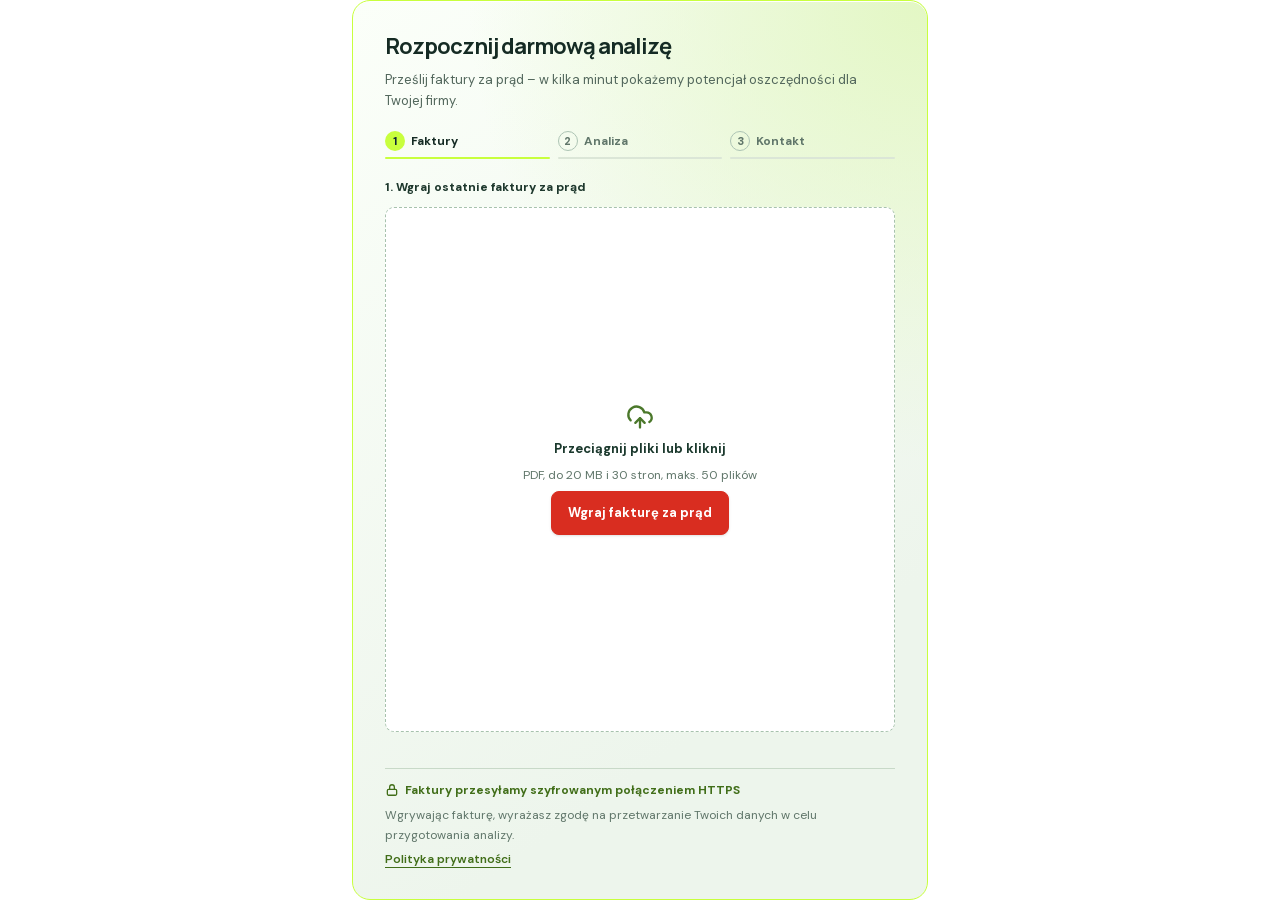
==== commit d76c4e22: "Zdanie o zgodzie w drugiej osobie" ====
--- a/formularz-makieta.html
+++ b/formularz-makieta.html
@@ -197,7 +197,7 @@
 
     <footer class="shrink-0 border-t border-[#c8d9c8] pt-3 text-xs text-[#60766a]">
       <p id="m-https" class="leading-relaxed" style="margin:0 0 6px;display:flex;align-items:center;gap:6px;color:#416e19;font-weight:700"><svg viewBox="0 0 24 24" width="14" height="14" fill="none" stroke="currentColor" stroke-width="2.2" stroke-linecap="round" stroke-linejoin="round" aria-hidden="true"><rect x="4" y="11" width="16" height="10" rx="2"/><path d="M8 11V7a4 4 0 0 1 8 0v4"/></svg>Faktury przesyłamy szyfrowanym połączeniem HTTPS</p>
-      <p id="m-zgoda" class="leading-relaxed" style="margin:0 0 6px">Wgrywając fakturę, wyrażam zgodę na przetwarzanie moich danych w celu przygotowania analizy.</p>
+      <p id="m-zgoda" class="leading-relaxed" style="margin:0 0 6px">Wgrywając fakturę, wyrażasz zgodę na przetwarzanie Twoich danych w celu przygotowania analizy.</p>
       <a href="https://kalkulatorzuzyciapradu.pl/polityka-prywatnosci" target="_blank" rel="noopener noreferrer" class="font-semibold text-[#416e19] underline underline-offset-4">Polityka prywatności</a>
     </footer>
   </div>
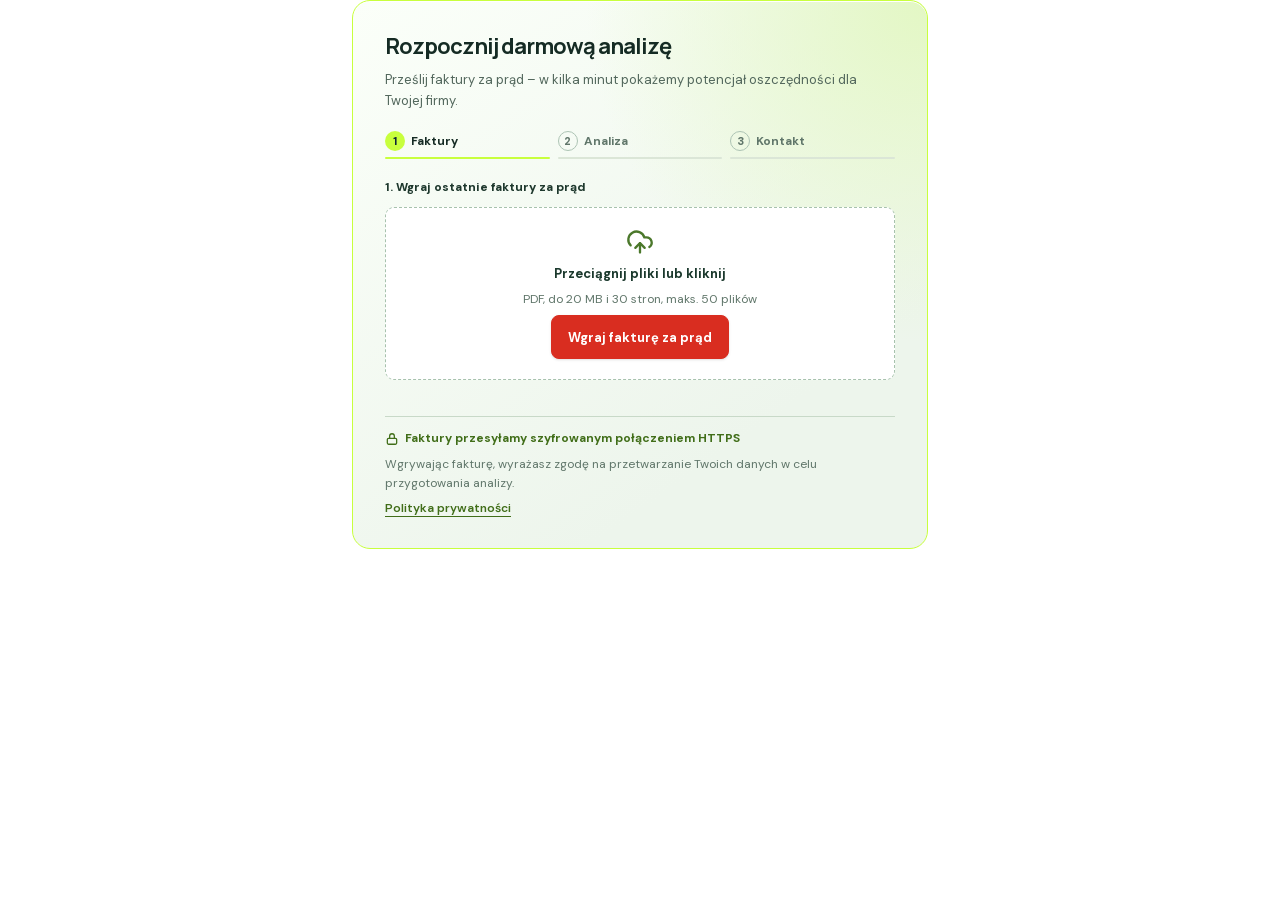
==== commit ec8df198: "Ramka rośnie z liczbą faktur (do 3), README z opisem plików" ====
--- a/formularz-makieta.html
+++ b/formularz-makieta.html
@@ -47,8 +47,13 @@
   .m-zgoda-oferta a { color: #c8ff3d; text-decoration: underline; text-underline-offset: 3px; }
   .m-zgoda-blad { margin: -6px 0 0 28px; font-size: 12px; font-weight: 700; color: #ff8a80; }
   .m-zgoda-oferta.m-blad input { outline: 2px solid #ff8a80; outline-offset: 2px; }
+  /* Formularz ma naturalną wysokość treści i wysyła ją stronie; na szerokiej ramce minimum 545 px (równo z hero) */
   body.m-wysoki main { height: auto !important; overflow: visible; }
-  body.m-wysoki main > div, body.m-wysoki main .overflow-y-auto { flex: none; overflow: visible; }
+  @media (min-width: 420px) { body.m-wysoki main { min-height: 545px; } }
+  body.m-wysoki main > div, body.m-wysoki main .overflow-y-auto { flex: 1 0 auto; min-height: auto; overflow: visible; }
+  /* Do 3 faktur lista rośnie razem z ramką, od 4. przewija się w środku (widać kawałek kolejnego wiersza) */
+  body.m-wysoki #m-lista { flex: none; }
+  body.m-wysoki #m-lista.m-przewijana { max-height: 218px; overflow-y: auto; }
 
   /* Wynik: mocno wyróżniona kwota oszczędności */
   .m-wow { position: relative; overflow: hidden; padding: 20px 22px 18px; border-radius: 14px; background: radial-gradient(120% 140% at 0% 0%, #e9ffb3 0%, #c8ff3d 45%, #9fe02a 100%); box-shadow: 0 0 0 1px #a6e63155, 0 12px 34px -10px #8fd11f99, 0 0 40px -8px #c8ff3d; animation: m-wow-wejscie .7s cubic-bezier(.2,.9,.3,1.2) both; }
@@ -92,7 +97,7 @@
   }
 </style>
 </head>
-<body class="antialiased">
+<body class="antialiased m-wysoki">
 <div class="dm_sans_c2676bee-module__MjeD7W__variable manrope_ee4ddb98-module__3HxfRq__variable embed-surface text-foreground">
 <main class="embed-card mx-auto flex h-dvh w-full max-w-xl flex-col overflow-hidden px-[21px] py-[25px] min-[421px]:p-8">
   <div class="flex min-h-0 flex-1 flex-col gap-5">
@@ -240,7 +245,6 @@
     $('m-zgoda').hidden = etap !== 'upload';
     $('m-https').hidden = etap !== 'upload';
     rysujEtapy({ upload: 0, processing: 1, result: 2, thanks: 2 }[etap]);
-    document.body.classList.toggle('m-wysoki', etap === 'result' || etap === 'thanks');
     if (etap === 'result') nabijKwote();
     wyslijWysokosc();
   }
@@ -260,13 +264,14 @@
     requestAnimationFrame(klatka);
   }
 
+  // Każda zmiana rozmiaru treści (lista plików, komunikat błędu, szerokość) = nowa wysokość ramki
+  if ('ResizeObserver' in window) new ResizeObserver(() => wyslijWysokosc()).observe(document.querySelector('main'), { box: 'border-box' });
+
   // Ramka na stronie dopasowuje wysokość do komunikatu (ten sam format, którego używa ENEIT)
   function wyslijWysokosc() {
     if (window.parent === window) return;
     requestAnimationFrame(() => {
-      const wysokosc = document.body.classList.contains('m-wysoki')
-        ? Math.ceil(document.querySelector('main').getBoundingClientRect().height)
-        : (window.innerWidth >= 420 ? 545 : 900);
+      const wysokosc = Math.min(12000, Math.max(300, Math.ceil(document.querySelector('main').getBoundingClientRect().height)));
       window.parent.postMessage({ type: 'eneit-embed-height', height: wysokosc }, '*');
     });
   }
@@ -284,6 +289,7 @@
         <button type="button" class="m-usun" data-usun="${i}" aria-label="Usuń ${esc(p.name)}">Usuń</button>
       </div>`).join('');
     document.body.classList.toggle('m-kompakt', pliki.length > 0);
+    $('m-lista').classList.toggle('m-przewijana', pliki.length > 3);
     $('m-wgraj').textContent = pliki.length ? 'Dodaj kolejną fakturę' : 'Wgraj fakturę za prąd';
     $('m-analizuj').textContent = `Analizuj faktury (${pliki.length})`;
     pokaz('upload');
